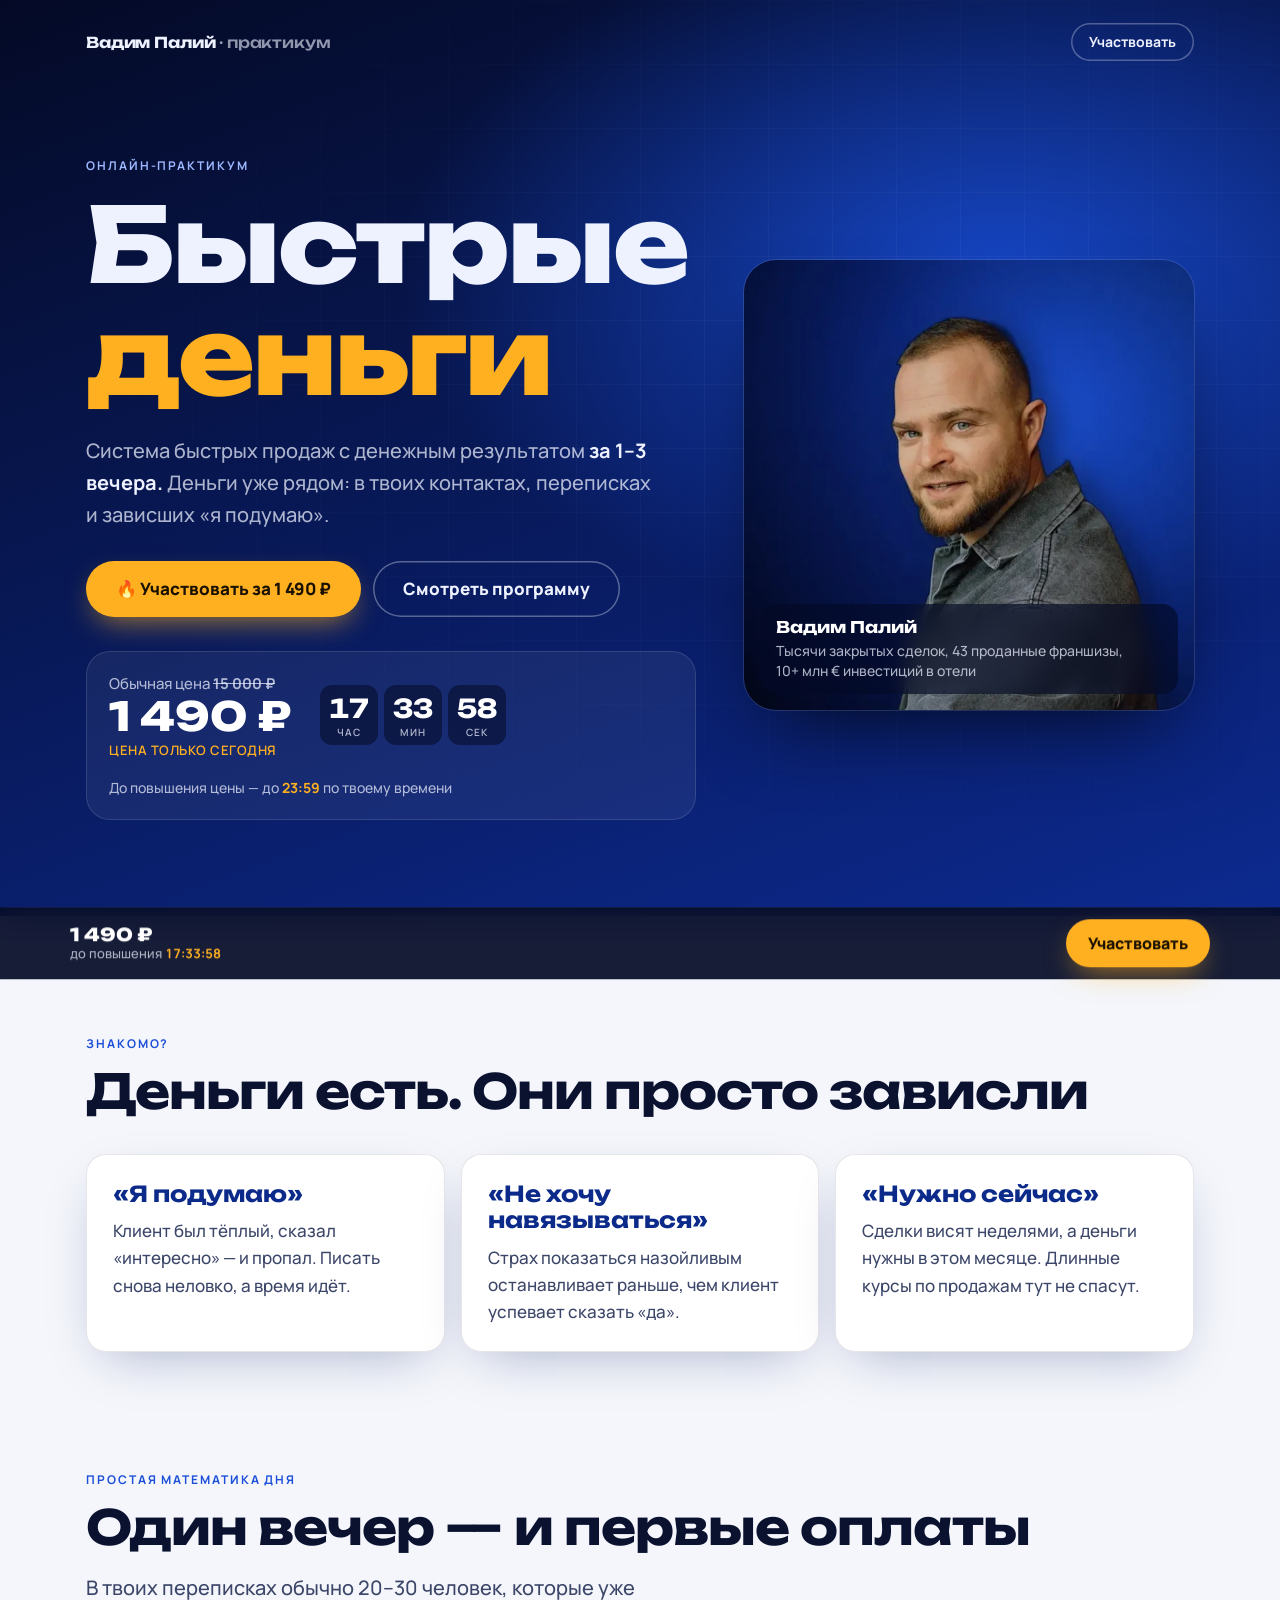
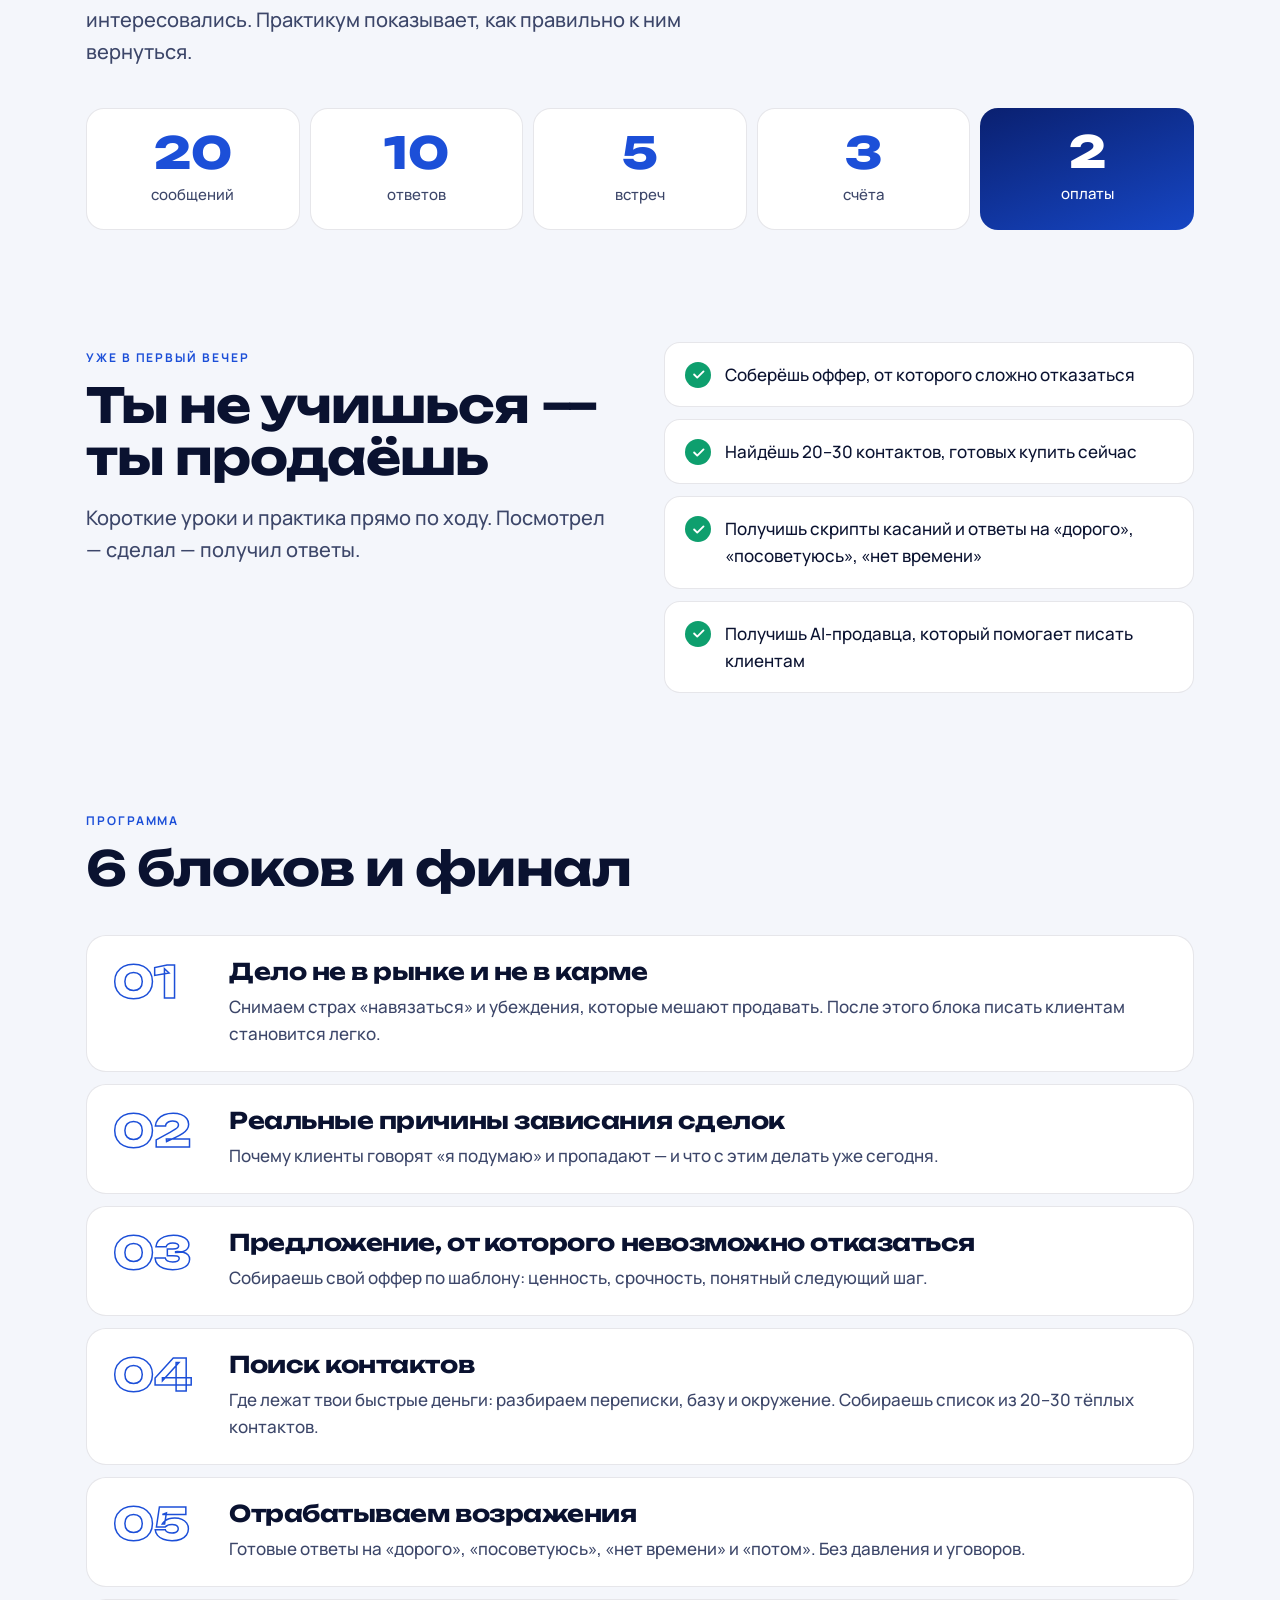
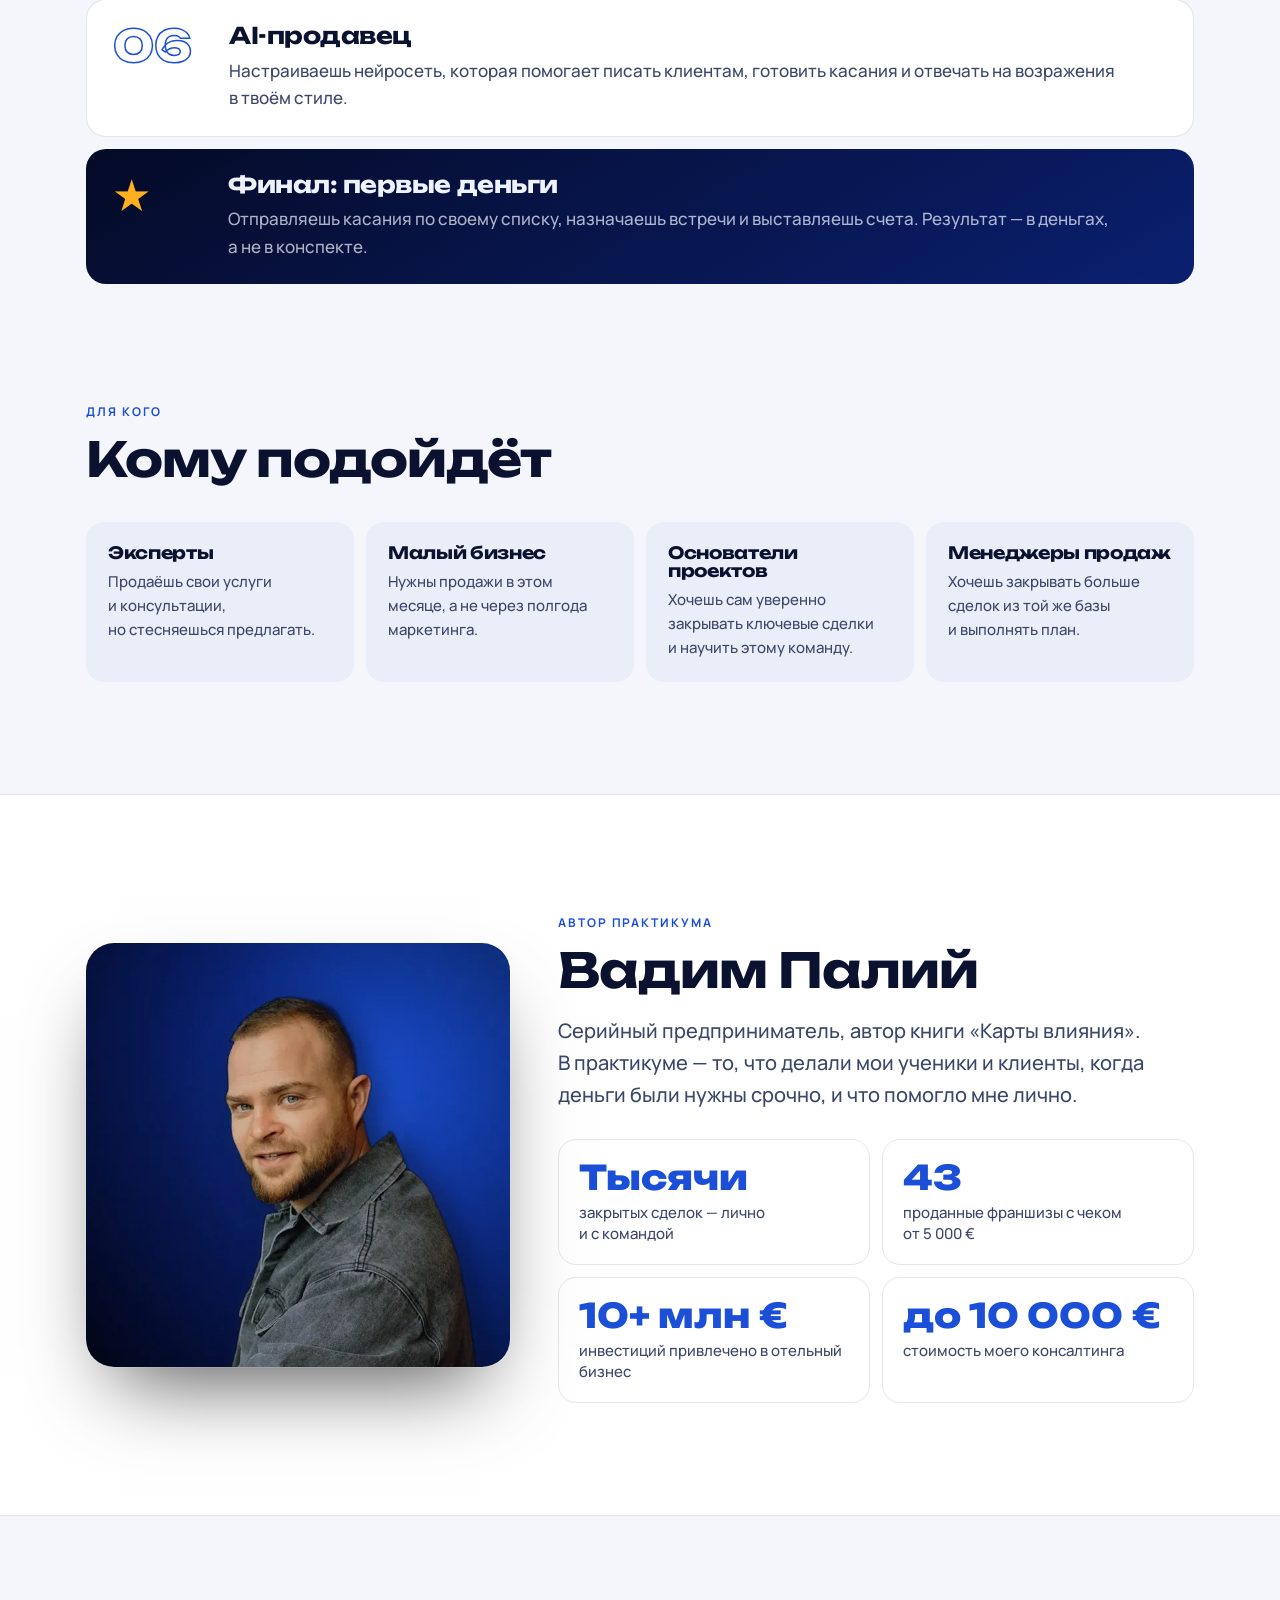
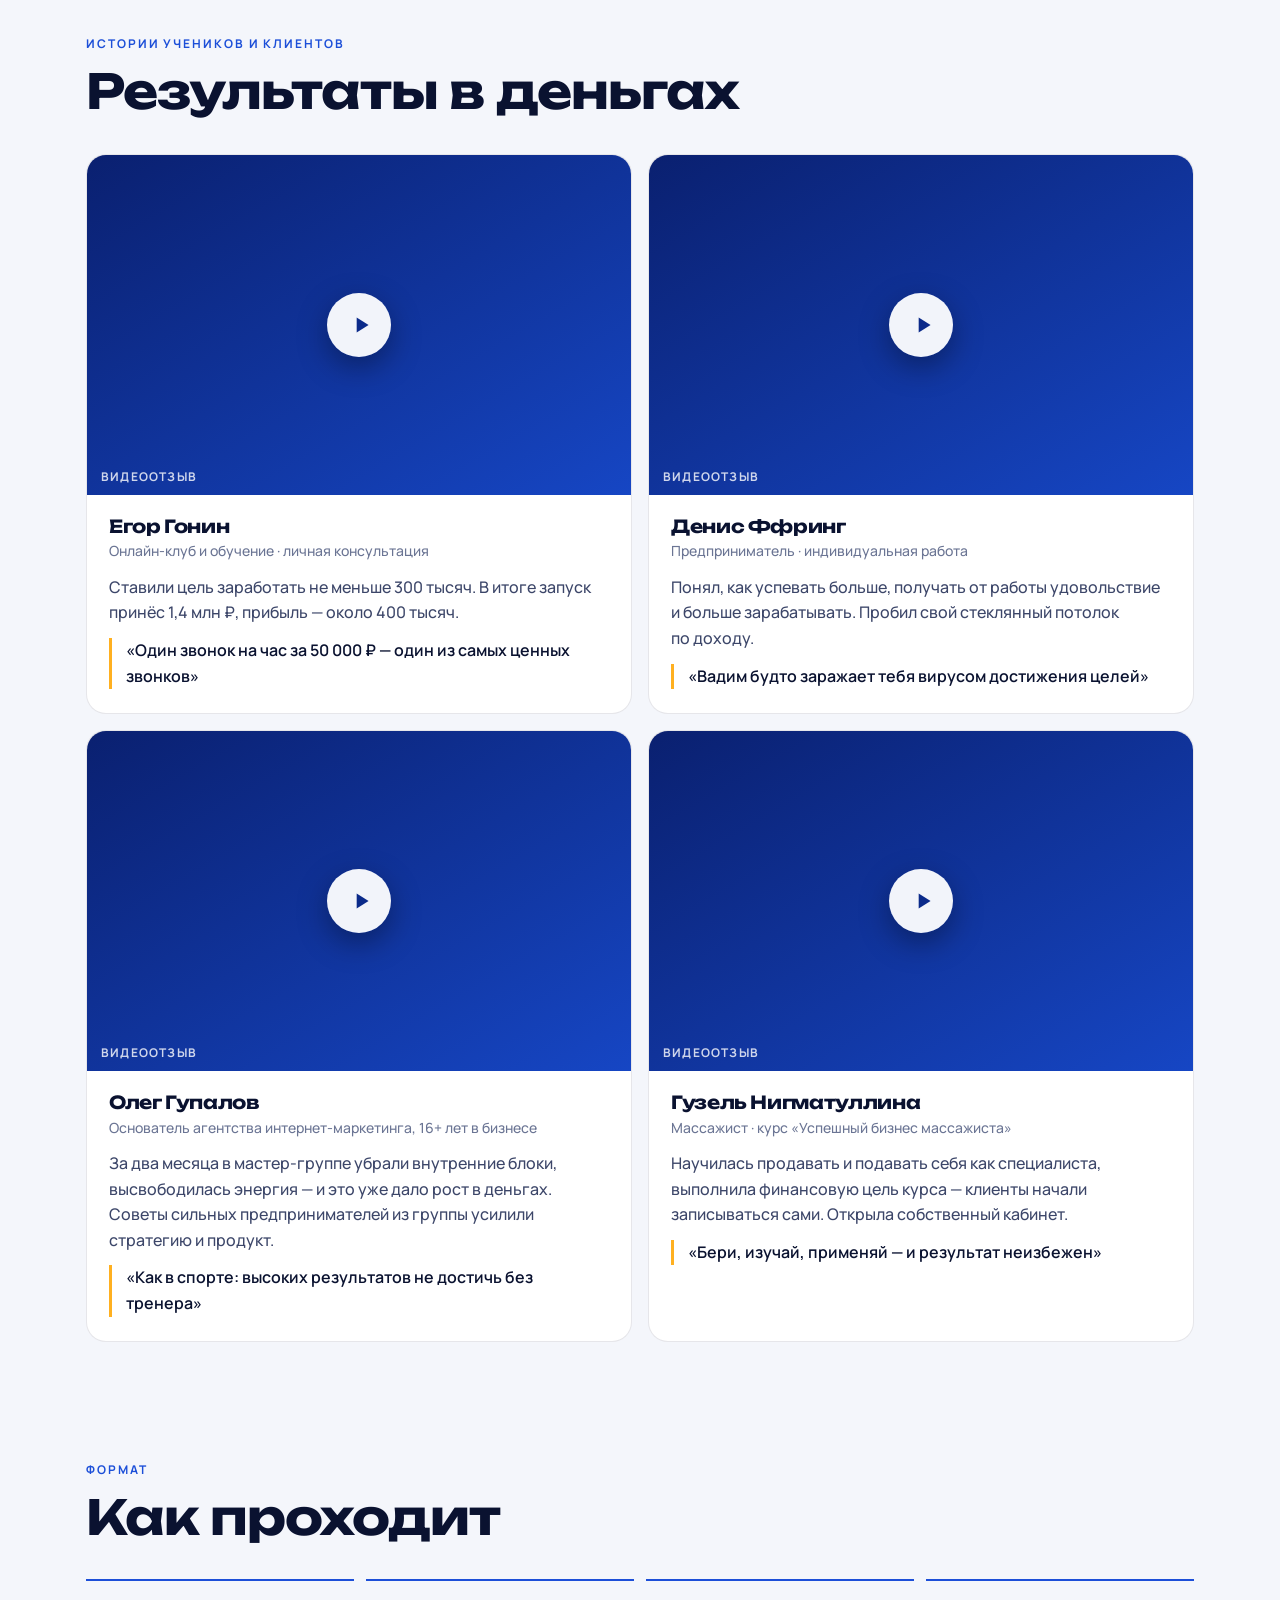
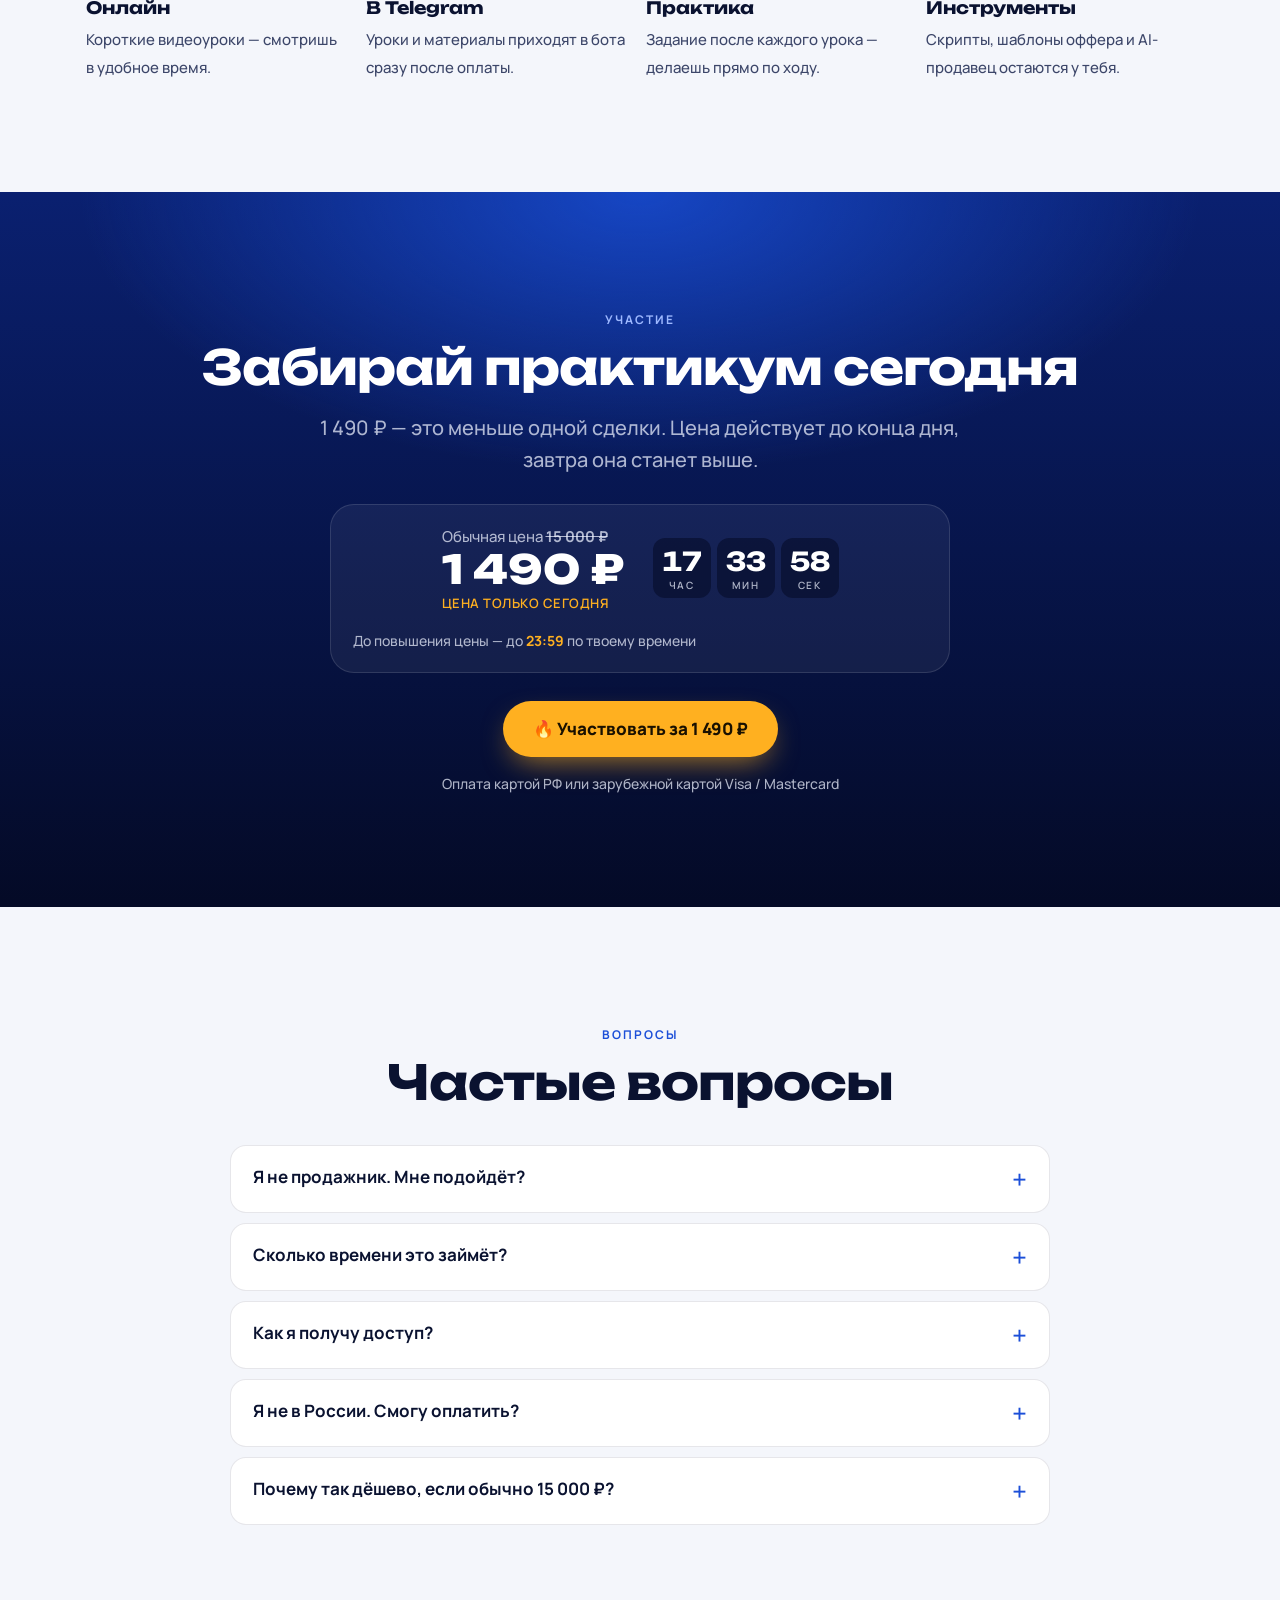
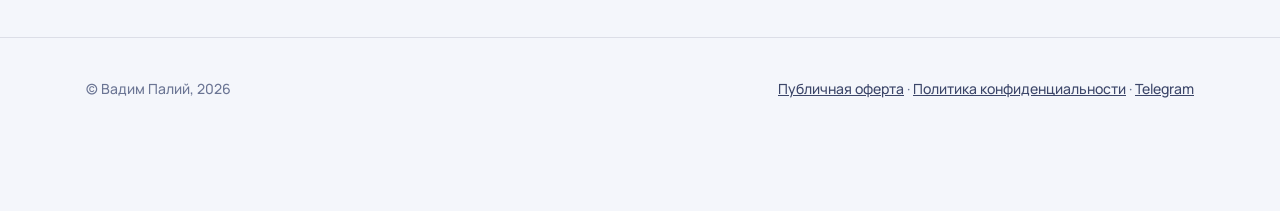
==== index.html @ 4d9430d3 "Add files via upload" ====
<!doctype html>
<html lang="ru">
<head>
<meta charset="utf-8">
<meta name="viewport" content="width=device-width, initial-scale=1, viewport-fit=cover">
<title>Быстрые деньги</title>
<meta name="description" content="Онлайн-практикум Вадима Палий: система быстрых продаж с денежным результатом за 1–3 вечера.">
<link rel="preconnect" href="https://fonts.googleapis.com">
<link rel="preconnect" href="https://fonts.gstatic.com" crossorigin>
<link href="https://fonts.googleapis.com/css2?family=Unbounded:wght@500;700;800&family=Manrope:wght@400;500;600;700;800&display=swap" rel="stylesheet">
<style>
:root{
  --bg:#f4f6fb; --surface:#ffffff; --surface-2:#e9eef8; --ink:#0a1230; --ink-2:#3c4669; --muted:#6b7594;
  --line:rgba(10,18,48,.10); --brand:#0b2a8a; --brand-2:#1c4fd8; --accent:#ffb020; --accent-ink:#1a1100;
  --hero-a:#040a26; --hero-b:#0a2070; --hero-c:#1646c4; --on-hero:#eef2ff; --on-hero-2:rgba(238,242,255,.72);
  --ok:#0e9f6e; --shadow:0 18px 50px -20px rgba(10,30,100,.35);
  --r:20px; --gut:max(16px, env(safe-area-inset-left)); --gut-r:max(16px, env(safe-area-inset-right));
}
@media (prefers-color-scheme: dark){
  :root:not([data-theme="light"]){
    --bg:#060b20; --surface:#0d1533; --surface-2:#121d45; --ink:#eef2ff; --ink-2:#c3cbe8; --muted:#8a94b8;
    --line:rgba(238,242,255,.10); --brand:#8fb0ff; --brand-2:#5c8cff; --shadow:0 18px 50px -20px rgba(0,0,0,.6);
  }
}
:root[data-theme="dark"]{
  --bg:#060b20; --surface:#0d1533; --surface-2:#121d45; --ink:#eef2ff; --ink-2:#c3cbe8; --muted:#8a94b8;
  --line:rgba(238,242,255,.10); --brand:#8fb0ff; --brand-2:#5c8cff; --shadow:0 18px 50px -20px rgba(0,0,0,.6);
}
*{box-sizing:border-box;margin:0;padding:0}
html{scroll-behavior:smooth;-webkit-text-size-adjust:100%}
body{background:var(--bg);color:var(--ink);font:500 17px/1.6 Manrope,system-ui,sans-serif;overflow-x:hidden}
a{color:inherit}
h1,h2,h3{font-family:Unbounded,Manrope,sans-serif;line-height:1.08;letter-spacing:-.02em}
h2{font-size:clamp(28px,4.4vw,48px);font-weight:700;margin-bottom:18px}
.wrap{max-width:1140px;margin:0 auto;padding-left:var(--gut);padding-right:var(--gut-r)}
section{padding:clamp(64px,9vw,112px) 0}
.eyebrow{display:inline-block;font:700 12px/1 Manrope,system-ui,sans-serif;letter-spacing:.16em;text-transform:uppercase;color:var(--brand-2);margin-bottom:16px}
.lead{font-size:clamp(17px,1.6vw,20px);color:var(--ink-2);max-width:640px}
.btn{display:inline-flex;align-items:center;justify-content:center;gap:10px;min-height:56px;padding:0 30px;border-radius:999px;
  background:var(--accent);color:var(--accent-ink);font:800 17px/1 Manrope,system-ui,sans-serif;text-decoration:none;border:0;cursor:pointer;
  box-shadow:0 12px 30px -10px rgba(255,176,32,.7);transition:transform .15s ease, box-shadow .15s ease}
.btn:hover{transform:translateY(-2px);box-shadow:0 16px 36px -10px rgba(255,176,32,.85)}
.btn.ghost{background:transparent;color:var(--on-hero);box-shadow:inset 0 0 0 1.5px rgba(238,242,255,.35)}
.btn.ghost:hover{box-shadow:inset 0 0 0 1.5px rgba(238,242,255,.7)}

/* top bar */
.top{position:absolute;top:0;left:0;right:0;z-index:5;padding-top:max(14px,env(safe-area-inset-top))}
.top .wrap{display:flex;align-items:center;justify-content:space-between;gap:12px;height:56px}
.logo{font:700 15px/1 Unbounded,Manrope,system-ui,sans-serif;color:var(--on-hero);text-decoration:none;letter-spacing:-.01em}
.logo span{opacity:.6;font-weight:500}
.top a.mini{font:700 14px/1 Manrope,system-ui,sans-serif;color:var(--on-hero);text-decoration:none;padding:12px 18px;border-radius:999px;box-shadow:inset 0 0 0 1.5px rgba(238,242,255,.3)}

/* hero */
.hero{position:relative;color:var(--on-hero);padding:clamp(110px,14vw,150px) 0 clamp(64px,8vw,96px);overflow:hidden;
  background:radial-gradient(1000px 600px at 78% 30%, var(--hero-c) 0%, transparent 60%),
             linear-gradient(160deg,var(--hero-a) 0%, var(--hero-b) 70%, #0c2a8f 100%)}
.hero::after{content:"";position:absolute;inset:0;pointer-events:none;opacity:.07;
  background-image:linear-gradient(rgba(255,255,255,.6) 1px,transparent 1px),linear-gradient(90deg,rgba(255,255,255,.6) 1px,transparent 1px);
  background-size:64px 64px;mask-image:radial-gradient(ellipse at 70% 40%,#000 0%,transparent 70%)}
.hero .wrap{position:relative;z-index:1;display:grid;grid-template-columns:1.15fr .85fr;gap:48px;align-items:center}
.hero .eyebrow{color:#9db8ff}
.hero h1{font-size:clamp(46px,8.4vw,104px);font-weight:800;margin-bottom:22px}
.hero h1 em{font-style:normal;color:var(--accent)}
.hero .lead{color:var(--on-hero-2);margin-bottom:30px}
.hero .lead b{color:var(--on-hero)}
.ctas{display:flex;flex-wrap:wrap;gap:12px}
.photo{position:relative;aspect-ratio:1;border-radius:32px;overflow:hidden;box-shadow:0 40px 80px -30px rgba(0,0,0,.7);
  outline:1px solid rgba(255,255,255,.12)}
.photo img{width:100%;height:100%;object-fit:cover;display:block}
.photo .tag{position:absolute;left:16px;bottom:16px;right:16px;background:rgba(4,10,38,.62);backdrop-filter:blur(10px);-webkit-backdrop-filter:blur(10px);
  border-radius:16px;padding:14px 16px;font-size:14px;line-height:1.4;color:var(--on-hero-2)}
.photo .tag b{display:block;color:#fff;font:700 16px/1.2 Unbounded,Manrope,system-ui,sans-serif;margin-bottom:4px}

/* price card */
.price{margin-top:34px;background:rgba(255,255,255,.06);border:1px solid rgba(255,255,255,.12);border-radius:24px;padding:20px 22px;
  display:flex;flex-wrap:wrap;align-items:center;gap:18px 28px;max-width:620px}
.price .old{color:var(--on-hero-2);font-size:15px}
.price .old s{font-weight:700}
.price .now{font:800 clamp(30px,4vw,40px)/1 Unbounded,Manrope,system-ui,sans-serif;color:#fff}
.price .now small{display:block;font:600 13px/1.3 Manrope,system-ui,sans-serif;color:var(--accent);letter-spacing:.04em;margin-top:6px}
.timer{display:flex;gap:6px;align-items:flex-start}
.timer .cell{min-width:58px;text-align:center;background:rgba(4,10,38,.55);border-radius:12px;padding:10px 6px 8px}
.timer .n{font:700 26px/1 Unbounded,Manrope,system-ui,sans-serif;color:#fff;font-variant-numeric:tabular-nums}
.timer .l{font:600 10px/1 Manrope,system-ui,sans-serif;letter-spacing:.12em;text-transform:uppercase;color:var(--on-hero-2);margin-top:6px}
.timer-cap{flex-basis:100%;font-size:14px;color:var(--on-hero-2)}
.timer-cap b{color:var(--accent)}

/* pains */
.grid3{display:grid;grid-template-columns:repeat(3,1fr);gap:16px;margin-top:36px}
.card{background:var(--surface);border:1px solid var(--line);border-radius:var(--r);padding:26px;box-shadow:var(--shadow)}
.card .q{font:700 22px/1.2 Unbounded,Manrope,system-ui,sans-serif;color:var(--brand);margin-bottom:10px}
.card p{color:var(--ink-2)}

/* funnel math */
.math{margin-top:40px;display:grid;grid-template-columns:repeat(5,1fr);gap:10px}
.math div{background:var(--surface);border:1px solid var(--line);border-radius:18px;padding:22px 14px;text-align:center;position:relative}
.math b{display:block;font:800 clamp(30px,4vw,44px)/1 Unbounded,Manrope,system-ui,sans-serif;color:var(--brand-2)}
.math span{display:block;margin-top:8px;font-size:15px;color:var(--ink-2)}
.math div:last-child{background:linear-gradient(160deg,var(--hero-b),var(--hero-c));border:0}
.math div:last-child b,.math div:last-child span{color:#fff}

/* first evening */
.split{display:grid;grid-template-columns:1fr 1fr;gap:48px;align-items:start}
.checks{list-style:none;display:grid;gap:12px}
.checks li{display:flex;gap:14px;align-items:flex-start;background:var(--surface);border:1px solid var(--line);border-radius:16px;padding:18px 20px}
.checks li::before{content:"";flex:none;width:26px;height:26px;border-radius:50%;margin-top:1px;
  background:var(--ok) url("data:image/svg+xml,%3Csvg xmlns='http://www.w3.org/2000/svg' viewBox='0 0 24 24' fill='none' stroke='white' stroke-width='3' stroke-linecap='round' stroke-linejoin='round'%3E%3Cpath d='M5 12l5 5L20 7'/%3E%3C/svg%3E") center/15px no-repeat}

/* program */
.prog{margin-top:40px;display:grid;gap:12px}
.mod{display:grid;grid-template-columns:96px 1fr;gap:20px;align-items:start;background:var(--surface);border:1px solid var(--line);border-radius:var(--r);padding:24px 26px}
.mod .num{font:800 44px/1 Unbounded,Manrope,system-ui,sans-serif;color:transparent;-webkit-text-stroke:1.5px var(--brand-2)}
.mod h3{font-size:clamp(19px,2vw,23px);font-weight:700;margin-bottom:8px}
.mod p{color:var(--ink-2)}
.mod.final{background:linear-gradient(150deg,var(--hero-a),var(--hero-b));border:0;color:var(--on-hero)}
.mod.final p{color:var(--on-hero-2)}
.mod.final .num{-webkit-text-stroke:0;color:var(--accent)}

/* who */
.who{display:grid;grid-template-columns:repeat(4,1fr);gap:12px;margin-top:36px}
.who div{background:var(--surface-2);border-radius:18px;padding:22px}
.who h3{font-size:17px;margin-bottom:8px}
.who p{font-size:15px;color:var(--ink-2)}

/* author */
.author{background:var(--surface);border-top:1px solid var(--line);border-bottom:1px solid var(--line)}
.author .split{grid-template-columns:.8fr 1.2fr;align-items:center}
.author .photo{border-radius:28px}
.stats{display:grid;grid-template-columns:repeat(2,1fr);gap:12px;margin-top:28px}
.stat{border:1px solid var(--line);border-radius:18px;padding:20px}
.stat b{display:block;font:800 clamp(26px,3vw,34px)/1 Unbounded,Manrope,system-ui,sans-serif;color:var(--brand-2)}
.stat span{display:block;margin-top:8px;font-size:15px;color:var(--ink-2);line-height:1.4}

/* cases */
.cases{display:grid;grid-template-columns:repeat(2,1fr);gap:16px;margin-top:36px}
.case{background:var(--surface);border:1px solid var(--line);border-radius:var(--r);overflow:hidden;display:flex;flex-direction:column}
.case .vid{position:relative;aspect-ratio:16/10;display:grid;place-items:center;text-decoration:none;
  background:linear-gradient(150deg,var(--hero-b),var(--hero-c))}
.case .vid::before{content:"";width:64px;height:64px;border-radius:50%;background:rgba(255,255,255,.95) url("data:image/svg+xml,%3Csvg xmlns='http://www.w3.org/2000/svg' viewBox='0 0 24 24'%3E%3Cpath d='M8 5v14l11-7z' fill='%230b2a8a'/%3E%3C/svg%3E") 55% center/26px no-repeat;box-shadow:0 10px 30px rgba(0,0,0,.35)}
.case .vid span{position:absolute;left:14px;bottom:12px;font:700 12px/1 Manrope,system-ui,sans-serif;letter-spacing:.1em;text-transform:uppercase;color:rgba(255,255,255,.8)}
.case .body{padding:22px 22px 24px}
.case h3{font-size:18px;margin-bottom:4px}
.case .role{font-size:14px;color:var(--muted);margin-bottom:12px}
.case p{color:var(--ink-2);font-size:16px}
.case .quote{margin-top:12px;padding-left:14px;border-left:3px solid var(--accent);color:var(--ink);font-weight:600}

/* format */
.fmt{display:grid;grid-template-columns:repeat(4,1fr);gap:12px;margin-top:36px}
.fmt div{border-top:2px solid var(--brand-2);padding-top:16px}
.fmt b{display:block;font:700 17px/1.3 Unbounded,Manrope,system-ui,sans-serif;margin-bottom:6px}
.fmt span{color:var(--ink-2);font-size:15px}

/* offer */
.offer{color:var(--on-hero);text-align:center;
  background:radial-gradient(800px 400px at 50% 0%, var(--hero-c), transparent 70%),linear-gradient(180deg,var(--hero-b),var(--hero-a))}
.offer h2{color:#fff}
.offer .lead{margin:0 auto 28px;color:var(--on-hero-2)}
.offer .price{margin:0 auto 28px;justify-content:center;text-align:left}

/* faq */
.faq{max-width:820px;margin:36px auto 0;display:grid;gap:10px}
details{background:var(--surface);border:1px solid var(--line);border-radius:16px;padding:0 22px}
summary{list-style:none;cursor:pointer;padding:20px 0;font:700 17px/1.35 Manrope,system-ui,sans-serif;display:flex;justify-content:space-between;gap:16px}
summary::-webkit-details-marker{display:none}
summary::after{content:"+";font:500 26px/1 Manrope,system-ui,sans-serif;color:var(--brand-2);transition:transform .2s}
details[open] summary::after{transform:rotate(45deg)}
details p{padding:0 0 20px;color:var(--ink-2)}

footer{padding:40px 0 calc(110px + env(safe-area-inset-bottom));color:var(--muted);font-size:14px;border-top:1px solid var(--line)}
footer .wrap{display:flex;flex-wrap:wrap;justify-content:space-between;gap:16px}
footer a{color:var(--ink-2)}

/* sticky bar */
.bar{position:fixed;left:0;right:0;bottom:0;z-index:20;transform:translateY(110%);transition:transform .25s ease;
  background:rgba(4,10,38,.92);backdrop-filter:blur(12px);-webkit-backdrop-filter:blur(12px);color:var(--on-hero);
  padding:12px var(--gut-r) calc(12px + env(safe-area-inset-bottom)) var(--gut)}
.bar.show{transform:none}
.bar .in{max-width:1140px;margin:0 auto;display:flex;align-items:center;justify-content:space-between;gap:12px}
.bar .t{font-size:13px;line-height:1.3;color:var(--on-hero-2)}
.bar .t b{display:block;font:800 18px/1.2 Unbounded,Manrope,system-ui,sans-serif;color:#fff}
.bar .t i{font-style:normal;color:var(--accent);font-variant-numeric:tabular-nums;font-weight:700}
.bar .btn{min-height:48px;padding:0 22px;font-size:16px;flex:none}

@media (max-width:900px){
  .hero .wrap,.split,.author .split{grid-template-columns:1fr}
  .hero .photo{max-width:420px;order:-1;margin-top:8px}
  .grid3,.cases{grid-template-columns:1fr}
  .who,.fmt{grid-template-columns:1fr 1fr}
  .math{grid-template-columns:1fr 1fr}
  .math div:last-child{grid-column:1/-1}
}
@media (max-width:560px){
  body{font-size:16px}
  .who,.fmt{grid-template-columns:1fr}
  .mod{grid-template-columns:1fr;gap:10px;padding:22px}
  .mod .num{font-size:34px}
  .timer .cell{min-width:52px}
  .btn{width:100%}
  .bar .btn{width:auto}
  .top a.mini{display:none}
  .price{padding:18px}
}
@media (prefers-reduced-motion:reduce){*{transition:none!important;scroll-behavior:auto!important}}
</style>
</head>
<body>

<header class="top">
  <div class="wrap">
    <a class="logo" href="#">Вадим Палий <span>· практикум</span></a>
    <a class="mini" href="#buy">Участвовать</a>
  </div>
</header>

<section class="hero">
  <div class="wrap">
    <div>
      <span class="eyebrow">Онлайн-практикум</span>
      <h1>Быстрые <em>деньги</em></h1>
      <p class="lead">Система быстрых продаж с&nbsp;денежным результатом <b>за&nbsp;1–3 вечера.</b> Деньги уже рядом: в&nbsp;твоих контактах, переписках и&nbsp;зависших «я&nbsp;подумаю».</p>
      <div class="ctas">
        <a class="btn js-pay" href="#buy">🔥 Участвовать за 1 490 ₽</a>
        <a class="btn ghost" href="#program">Смотреть программу</a>
      </div>
      <div class="price">
        <div>
          <div class="old">Обычная цена <s>15 000 ₽</s></div>
          <div class="now">1 490 ₽<small>ЦЕНА ТОЛЬКО СЕГОДНЯ</small></div>
        </div>
        <div class="timer" data-timer>
          <div class="cell"><div class="n" data-h>00</div><div class="l">час</div></div>
          <div class="cell"><div class="n" data-m>00</div><div class="l">мин</div></div>
          <div class="cell"><div class="n" data-s>00</div><div class="l">сек</div></div>
        </div>
        <div class="timer-cap">До повышения цены — до <b>23:59</b> по твоему времени</div>
      </div>
    </div>
    <div class="photo">
      <img src="hero.webp" alt="Вадим Палий" width="640" height="640">
      <div class="tag"><b>Вадим Палий</b>Тысячи закрытых сделок, 43&nbsp;проданные франшизы, 10+&nbsp;млн&nbsp;€ инвестиций в&nbsp;отели</div>
    </div>
  </div>
</section>

<section>
  <div class="wrap">
    <span class="eyebrow">Знакомо?</span>
    <h2>Деньги есть. Они просто зависли</h2>
    <div class="grid3">
      <div class="card"><div class="q">«Я подумаю»</div><p>Клиент был тёплый, сказал «интересно» — и&nbsp;пропал. Писать снова неловко, а&nbsp;время идёт.</p></div>
      <div class="card"><div class="q">«Не хочу навязываться»</div><p>Страх показаться назойливым останавливает раньше, чем клиент успевает сказать «да».</p></div>
      <div class="card"><div class="q">«Нужно сейчас»</div><p>Сделки висят неделями, а&nbsp;деньги нужны в&nbsp;этом месяце. Длинные курсы по&nbsp;продажам тут не&nbsp;спасут.</p></div>
    </div>
  </div>
</section>

<section style="padding-top:0">
  <div class="wrap">
    <span class="eyebrow">Простая математика дня</span>
    <h2>Один вечер — и&nbsp;первые оплаты</h2>
    <p class="lead">В&nbsp;твоих переписках обычно 20–30 человек, которые уже интересовались. Практикум показывает, как правильно к&nbsp;ним вернуться.</p>
    <div class="math">
      <div><b>20</b><span>сообщений</span></div>
      <div><b>10</b><span>ответов</span></div>
      <div><b>5</b><span>встреч</span></div>
      <div><b>3</b><span>счёта</span></div>
      <div><b>2</b><span>оплаты</span></div>
    </div>
  </div>
</section>

<section style="padding-top:0">
  <div class="wrap split">
    <div>
      <span class="eyebrow">Уже в первый вечер</span>
      <h2>Ты не учишься — ты продаёшь</h2>
      <p class="lead">Короткие уроки и&nbsp;практика прямо по&nbsp;ходу. Посмотрел — сделал — получил ответы.</p>
    </div>
    <ul class="checks">
      <li>Соберёшь оффер, от&nbsp;которого сложно отказаться</li>
      <li>Найдёшь 20–30 контактов, готовых купить сейчас</li>
      <li>Получишь скрипты касаний и&nbsp;ответы на&nbsp;«дорого», «посоветуюсь», «нет времени»</li>
      <li>Получишь AI-продавца, который помогает писать клиентам</li>
    </ul>
  </div>
</section>

<section id="program" style="padding-top:0">
  <div class="wrap">
    <span class="eyebrow">Программа</span>
    <h2>6 блоков и&nbsp;финал</h2>
    <div class="prog">
      <div class="mod"><div class="num">01</div><div><h3>Дело не в&nbsp;рынке и&nbsp;не&nbsp;в&nbsp;карме</h3><p>Снимаем страх «навязаться» и&nbsp;убеждения, которые мешают продавать. После этого блока писать клиентам становится легко.</p></div></div>
      <div class="mod"><div class="num">02</div><div><h3>Реальные причины зависания сделок</h3><p>Почему клиенты говорят «я подумаю» и&nbsp;пропадают — и&nbsp;что с&nbsp;этим делать уже сегодня.</p></div></div>
      <div class="mod"><div class="num">03</div><div><h3>Предложение, от&nbsp;которого невозможно отказаться</h3><p>Собираешь свой оффер по&nbsp;шаблону: ценность, срочность, понятный следующий шаг.</p></div></div>
      <div class="mod"><div class="num">04</div><div><h3>Поиск контактов</h3><p>Где лежат твои быстрые деньги: разбираем переписки, базу и&nbsp;окружение. Собираешь список из&nbsp;20–30 тёплых контактов.</p></div></div>
      <div class="mod"><div class="num">05</div><div><h3>Отрабатываем возражения</h3><p>Готовые ответы на&nbsp;«дорого», «посоветуюсь», «нет времени» и&nbsp;«потом». Без давления и&nbsp;уговоров.</p></div></div>
      <div class="mod"><div class="num">06</div><div><h3>AI-продавец</h3><p>Настраиваешь нейросеть, которая помогает писать клиентам, готовить касания и&nbsp;отвечать на&nbsp;возражения в&nbsp;твоём стиле.</p></div></div>
      <div class="mod final"><div class="num">★</div><div><h3>Финал: первые деньги</h3><p>Отправляешь касания по&nbsp;своему списку, назначаешь встречи и&nbsp;выставляешь счета. Результат — в&nbsp;деньгах, а&nbsp;не&nbsp;в&nbsp;конспекте.</p></div></div>
    </div>
  </div>
</section>

<section style="padding-top:0">
  <div class="wrap">
    <span class="eyebrow">Для кого</span>
    <h2>Кому подойдёт</h2>
    <div class="who">
      <div><h3>Эксперты</h3><p>Продаёшь свои услуги и&nbsp;консультации, но&nbsp;стесняешься предлагать.</p></div>
      <div><h3>Малый бизнес</h3><p>Нужны продажи в&nbsp;этом месяце, а&nbsp;не&nbsp;через полгода маркетинга.</p></div>
      <div><h3>Основатели проектов</h3><p>Хочешь сам уверенно закрывать ключевые сделки и&nbsp;научить этому команду.</p></div>
      <div><h3>Менеджеры продаж</h3><p>Хочешь закрывать больше сделок из&nbsp;той же базы и&nbsp;выполнять план.</p></div>
    </div>
  </div>
</section>

<section class="author">
  <div class="wrap split">
    <div class="photo"><img src="hero.webp" alt="Вадим Палий" width="640" height="640" loading="lazy"></div>
    <div>
      <span class="eyebrow">Автор практикума</span>
      <h2>Вадим Палий</h2>
      <p class="lead">Серийный предприниматель, автор книги «Карты влияния». В&nbsp;практикуме — то, что делали мои ученики и&nbsp;клиенты, когда деньги были нужны срочно, и&nbsp;что помогло мне лично.</p>
      <div class="stats">
        <div class="stat"><b>Тысячи</b><span>закрытых сделок — лично и&nbsp;с&nbsp;командой</span></div>
        <div class="stat"><b>43</b><span>проданные франшизы с&nbsp;чеком от&nbsp;5&nbsp;000&nbsp;€</span></div>
        <div class="stat"><b>10+ млн €</b><span>инвестиций привлечено в&nbsp;отельный бизнес</span></div>
        <div class="stat"><b>до 10 000 €</b><span>стоимость моего консалтинга</span></div>
      </div>
    </div>
  </div>
</section>

<section id="cases">
  <div class="wrap">
    <span class="eyebrow">Истории учеников и клиентов</span>
    <h2>Результаты в&nbsp;деньгах</h2>
    <div class="cases">
      <article class="case">
        <a class="vid" href="https://youtu.be/YE8bRK0YZPk" target="_blank" rel="noopener"><span>Видеоотзыв</span></a>
        <div class="body"><h3>Егор Гонин</h3><div class="role">Онлайн-клуб и обучение · личная консультация</div><p>Ставили цель заработать не&nbsp;меньше 300&nbsp;тысяч. В&nbsp;итоге запуск принёс 1,4&nbsp;млн&nbsp;₽, прибыль — около 400&nbsp;тысяч.</p><p class="quote">«Один звонок на&nbsp;час за&nbsp;50&nbsp;000&nbsp;₽ — один из&nbsp;самых ценных звонков»</p></div>
      </article>
      <article class="case">
        <a class="vid" href="https://youtu.be/LFIDPD8yHEM" target="_blank" rel="noopener"><span>Видеоотзыв</span></a>
        <div class="body"><h3>Денис Ффринг</h3><div class="role">Предприниматель · индивидуальная работа</div><p>Понял, как успевать больше, получать от&nbsp;работы удовольствие и&nbsp;больше зарабатывать. Пробил свой стеклянный потолок по&nbsp;доходу.</p><p class="quote">«Вадим будто заражает тебя вирусом достижения целей»</p></div>
      </article>
      <article class="case">
        <a class="vid" href="https://youtu.be/c1ngCHvK3rc" target="_blank" rel="noopener"><span>Видеоотзыв</span></a>
        <div class="body"><h3>Олег Гупалов</h3><div class="role">Основатель агентства интернет-маркетинга, 16+ лет в&nbsp;бизнесе</div><p>За&nbsp;два месяца в&nbsp;мастер-группе убрали внутренние блоки, высвободилась энергия — и&nbsp;это уже дало рост в&nbsp;деньгах. Советы сильных предпринимателей из&nbsp;группы усилили стратегию и&nbsp;продукт.</p><p class="quote">«Как в&nbsp;спорте: высоких результатов не&nbsp;достичь без тренера»</p></div>
      </article>
      <article class="case">
        <a class="vid" href="https://youtu.be/S6bD1MUVCJA" target="_blank" rel="noopener"><span>Видеоотзыв</span></a>
        <div class="body"><h3>Гузель Нигматуллина</h3><div class="role">Массажист · курс «Успешный бизнес массажиста»</div><p>Научилась продавать и&nbsp;подавать себя как специалиста, выполнила финансовую цель курса — клиенты начали записываться сами. Открыла собственный кабинет.</p><p class="quote">«Бери, изучай, применяй — и&nbsp;результат неизбежен»</p></div>
      </article>
    </div>
  </div>
</section>

<section style="padding-top:0">
  <div class="wrap">
    <span class="eyebrow">Формат</span>
    <h2>Как проходит</h2>
    <div class="fmt">
      <div><b>Онлайн</b><span>Короткие видеоуроки — смотришь в&nbsp;удобное время.</span></div>
      <div><b>В Telegram</b><span>Уроки и&nbsp;материалы приходят в&nbsp;бота сразу после оплаты.</span></div>
      <div><b>Практика</b><span>Задание после каждого урока — делаешь прямо по&nbsp;ходу.</span></div>
      <div><b>Инструменты</b><span>Скрипты, шаблоны оффера и&nbsp;AI-продавец остаются у&nbsp;тебя.</span></div>
    </div>
  </div>
</section>

<section class="offer" id="buy">
  <div class="wrap">
    <span class="eyebrow" style="color:#9db8ff">Участие</span>
    <h2>Забирай практикум сегодня</h2>
    <p class="lead">1 490 ₽ — это меньше одной сделки. Цена действует до&nbsp;конца дня, завтра она станет выше.</p>
    <div class="price">
      <div>
        <div class="old">Обычная цена <s>15 000 ₽</s></div>
        <div class="now">1 490 ₽<small>ЦЕНА ТОЛЬКО СЕГОДНЯ</small></div>
      </div>
      <div class="timer" data-timer>
        <div class="cell"><div class="n" data-h>00</div><div class="l">час</div></div>
        <div class="cell"><div class="n" data-m>00</div><div class="l">мин</div></div>
        <div class="cell"><div class="n" data-s>00</div><div class="l">сек</div></div>
      </div>
      <div class="timer-cap">До повышения цены — до <b>23:59</b> по твоему времени</div>
    </div>
    <a class="btn js-pay" href="https://t.me/vadim_palii_bot" target="_blank" rel="noopener">🔥 Участвовать за 1 490 ₽</a>
    <p style="margin-top:16px;font-size:14px;color:var(--on-hero-2)">Оплата картой РФ или зарубежной картой Visa / Mastercard</p>
  </div>
</section>

<section>
  <div class="wrap">
    <div style="text-align:center"><span class="eyebrow">Вопросы</span><h2>Частые вопросы</h2></div>
    <div class="faq">
      <details><summary>Я не продажник. Мне подойдёт?</summary><p>Да. Практикум как раз для тех, кто боится навязываться. Первый блок снимает этот страх, а&nbsp;дальше — готовые скрипты, которые остаётся только отправить.</p></details>
      <details><summary>Сколько времени это займёт?</summary><p>Это не&nbsp;длинный курс: короткие уроки и&nbsp;практика по&nbsp;ходу. Многие получают первые ответы и&nbsp;встречи уже в&nbsp;первый вечер, а&nbsp;всю систему проходят за&nbsp;1–3 вечера.</p></details>
      <details><summary>Как я получу доступ?</summary><p>Сразу после оплаты бот в&nbsp;Telegram пришлёт уроки и&nbsp;материалы.</p></details>
      <details><summary>Я не в России. Смогу оплатить?</summary><p>Да, принимаем карты российских банков и&nbsp;зарубежные карты Visa и&nbsp;Mastercard.</p></details>
      <details><summary>Почему так дёшево, если обычно 15 000 ₽?</summary><p>Это стартовая цена для тех, кто приходит первым. Она действует до&nbsp;23:59 сегодняшнего дня, дальше цена растёт.</p></details>
    </div>
  </div>
</section>

<footer>
  <div class="wrap">
    <div>© Вадим Палий, <span data-year>2026</span></div>
    <div><a href="#">Публичная оферта</a> · <a href="#">Политика конфиденциальности</a> · <a href="https://t.me/vadim_palii_bot" target="_blank" rel="noopener">Telegram</a></div>
  </div>
</footer>

<div class="bar" id="bar">
  <div class="in">
    <div class="t"><b>1 490 ₽</b>до повышения <i data-bar>00:00:00</i></div>
    <a class="btn js-pay" href="#buy">Участвовать</a>
  </div>
</div>

<script>
(function(){
  /* Ссылка на оплату Prodamus — заменить, когда будет готова */
  var PAY_URL = "https://t.me/vadim_palii_bot";
  document.querySelectorAll('.js-pay').forEach(function(a){ a.href = PAY_URL; a.target = "_blank"; a.rel = "noopener"; });

  var pad = function(n){ return (n<10?'0':'') + n; };
  function tick(){
    var now = new Date();
    var end = new Date(now.getFullYear(), now.getMonth(), now.getDate(), 23, 59, 59, 999);
    var s = Math.max(0, Math.floor((end - now)/1000));
    var h = Math.floor(s/3600), m = Math.floor(s%3600/60), sec = s%60;
    document.querySelectorAll('[data-timer]').forEach(function(t){
      t.querySelector('[data-h]').textContent = pad(h);
      t.querySelector('[data-m]').textContent = pad(m);
      t.querySelector('[data-s]').textContent = pad(sec);
    });
    var b = document.querySelector('[data-bar]'); if (b) b.textContent = pad(h)+':'+pad(m)+':'+pad(sec);
  }
  tick(); setInterval(tick, 1000);

  var y = document.querySelector('[data-year]'); if (y) y.textContent = new Date().getFullYear();

  var bar = document.getElementById('bar'), hero = document.querySelector('.hero'), buy = document.getElementById('buy');
  function onScroll(){
    var pastHero = hero.getBoundingClientRect().bottom < 0;
    var r = buy.getBoundingClientRect(), inBuy = r.top < innerHeight && r.bottom > 0;
    bar.classList.toggle('show', pastHero && !inBuy);
  }
  addEventListener('scroll', onScroll, {passive:true}); onScroll();
})();
</script>
</body>
</html>
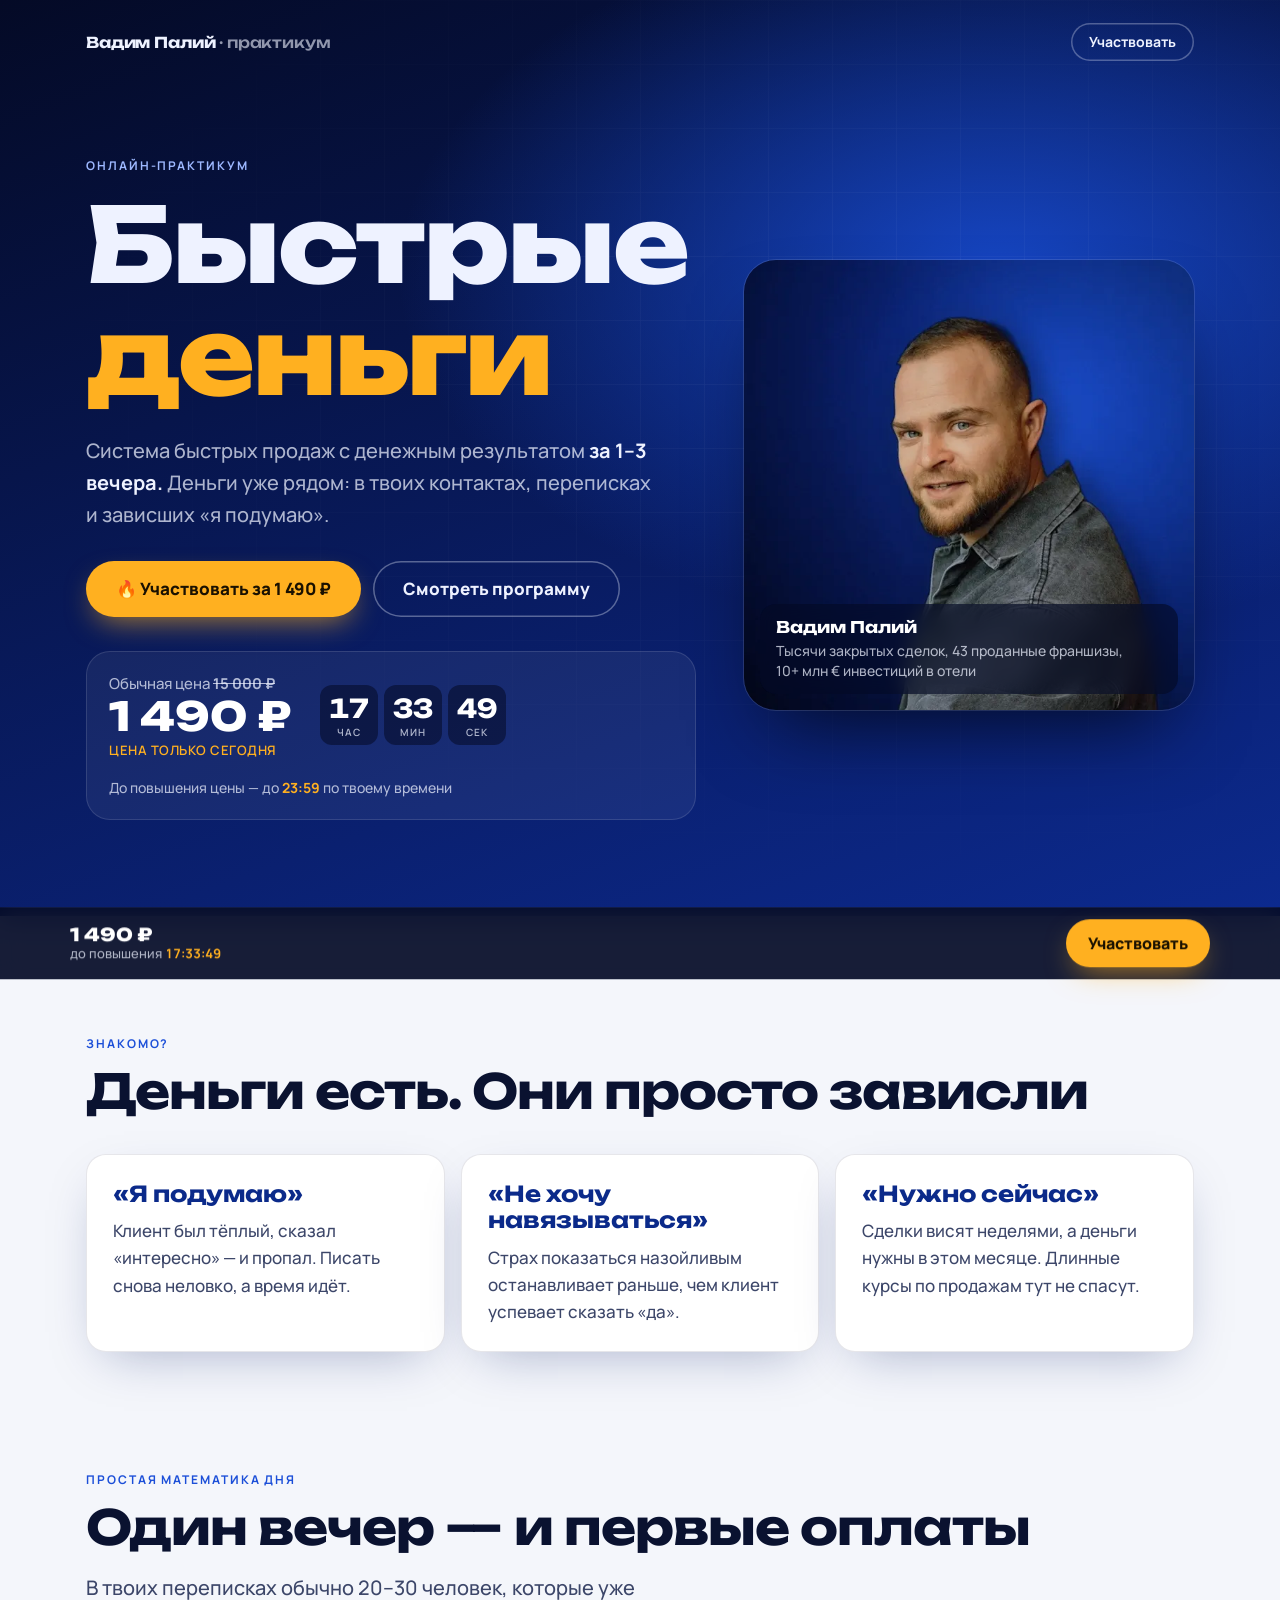
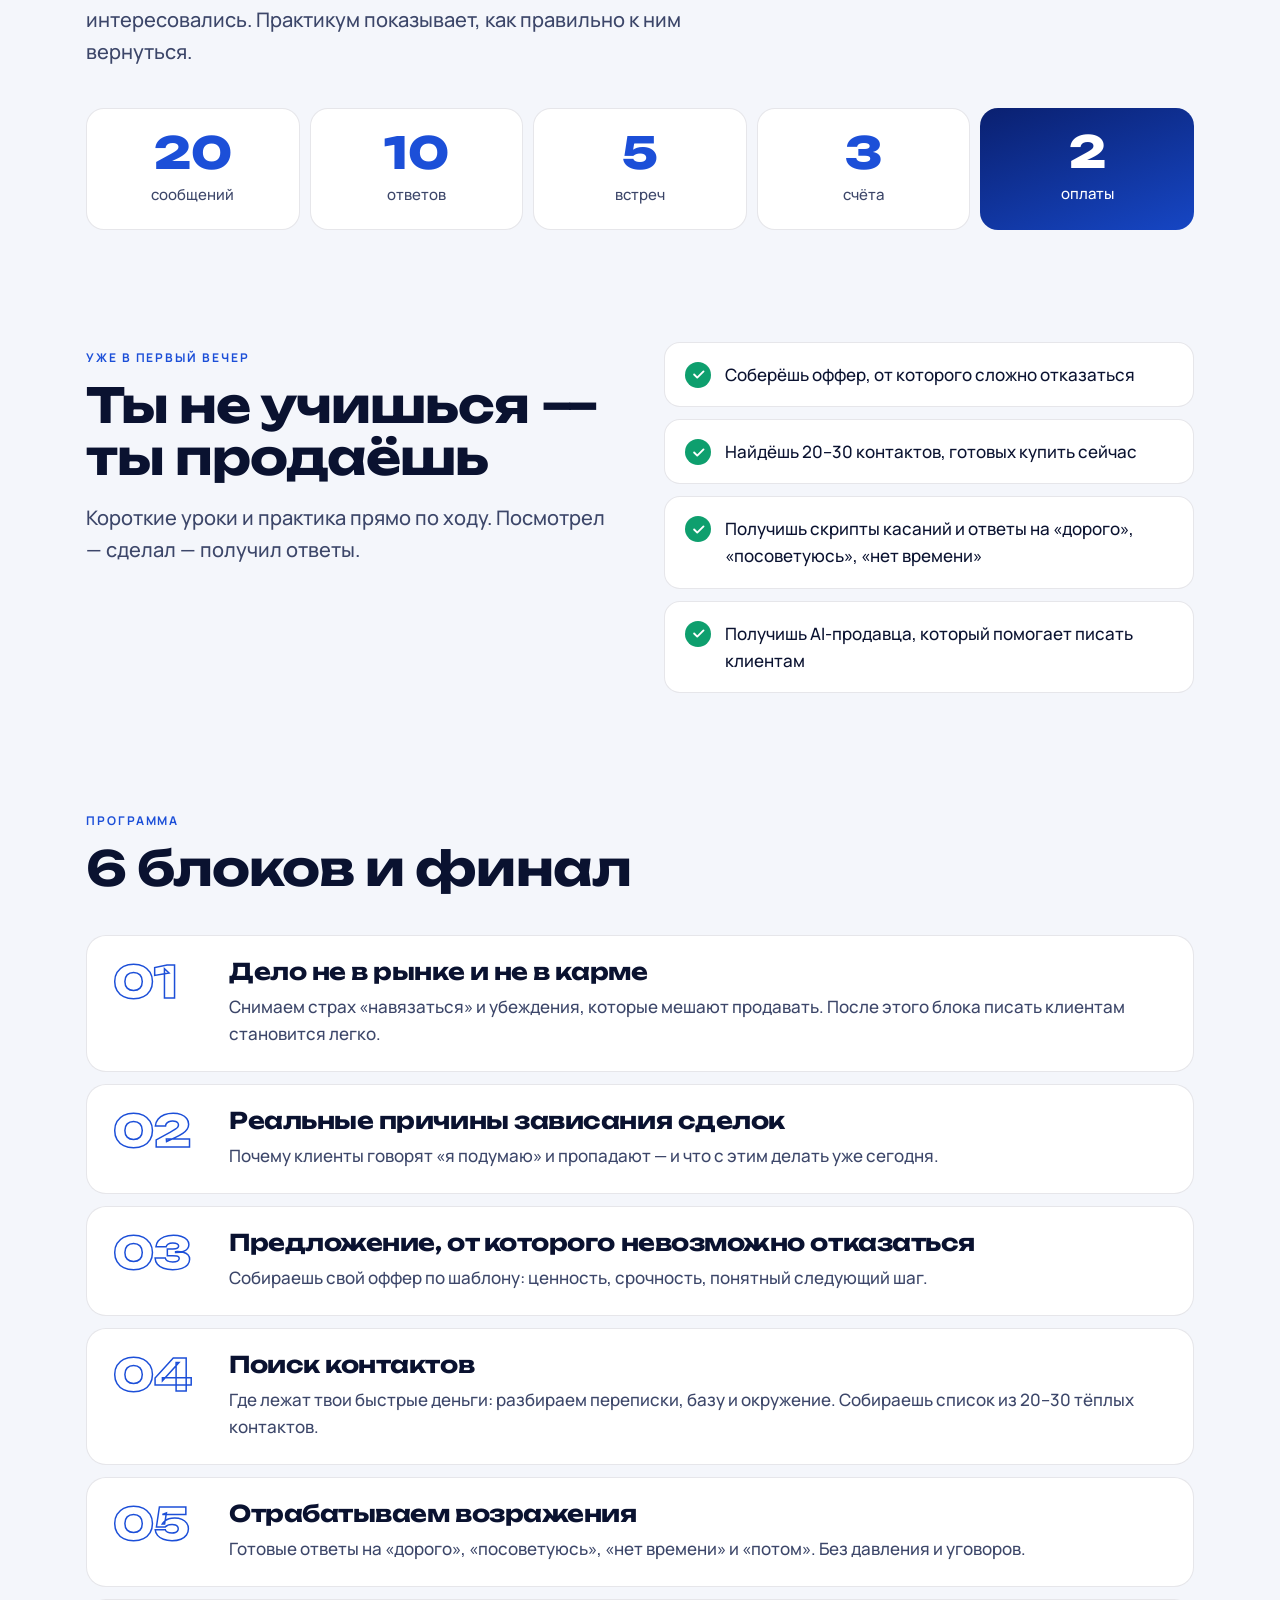
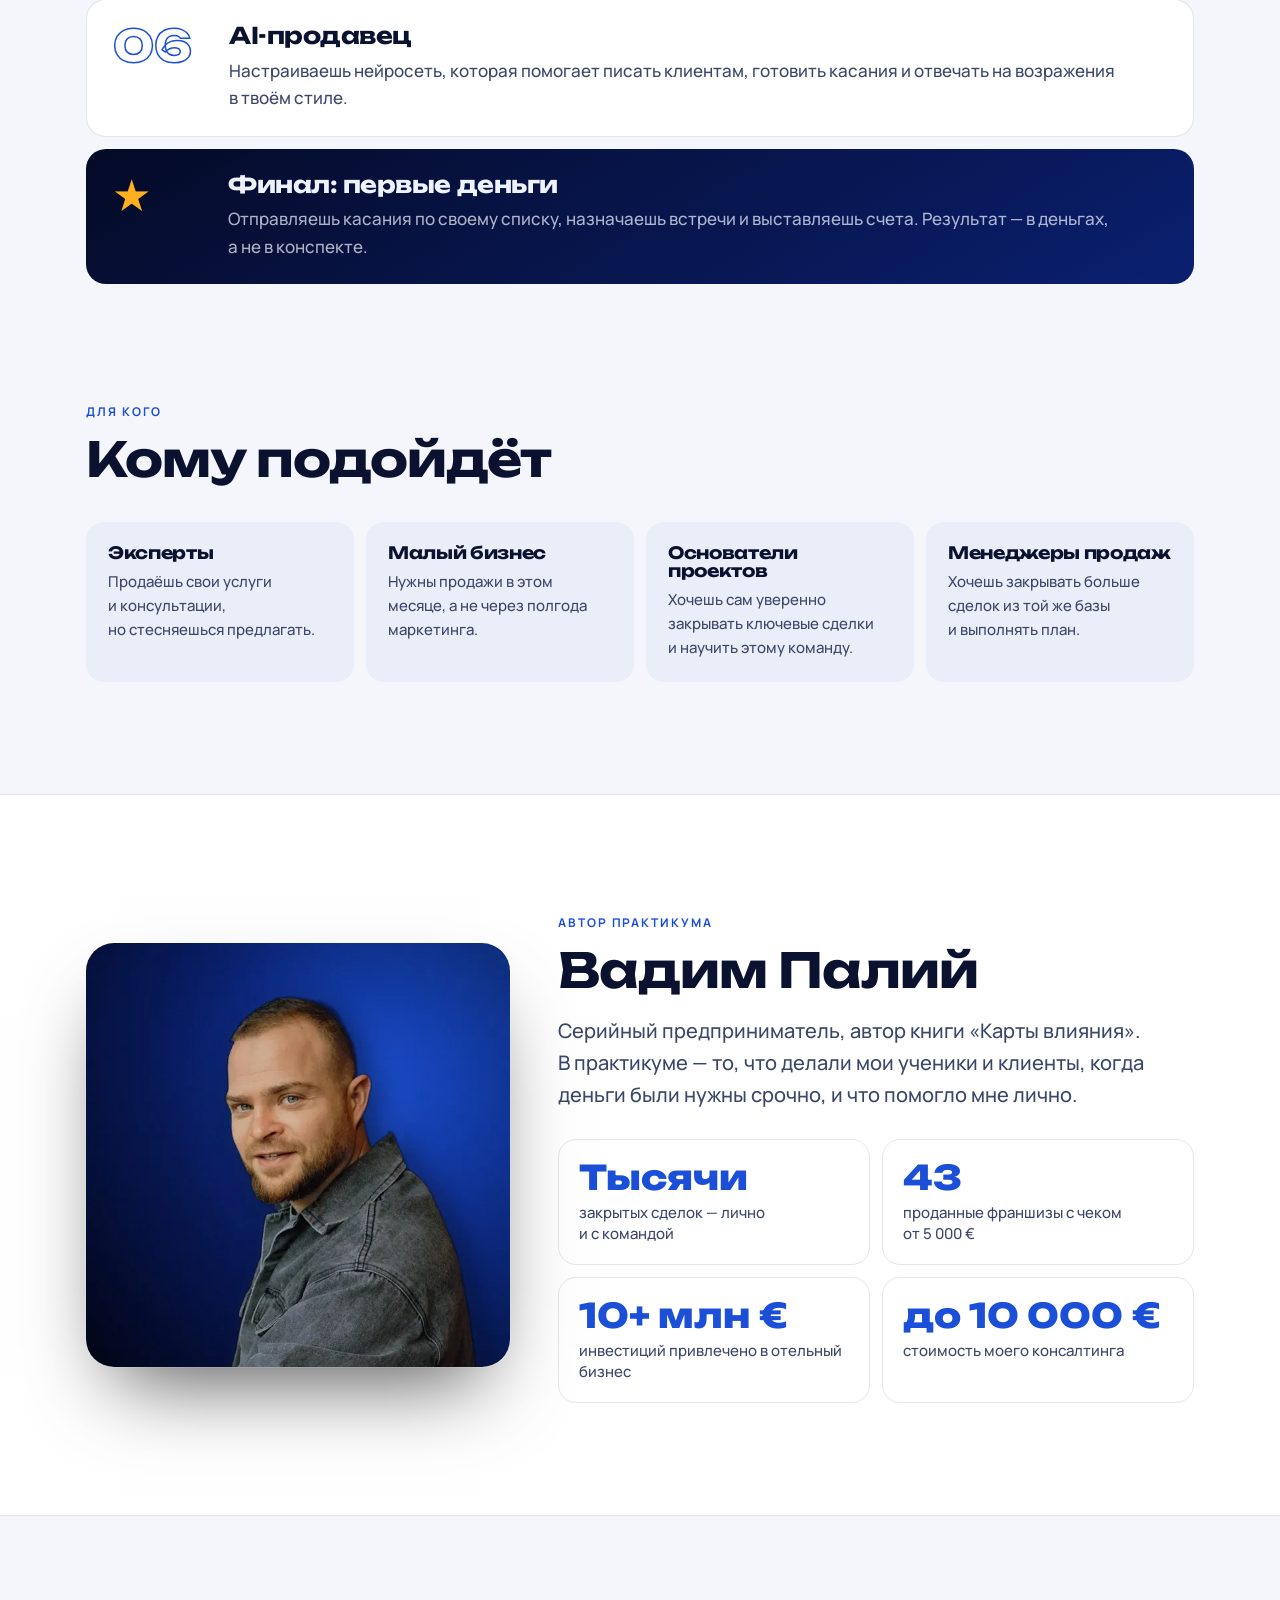
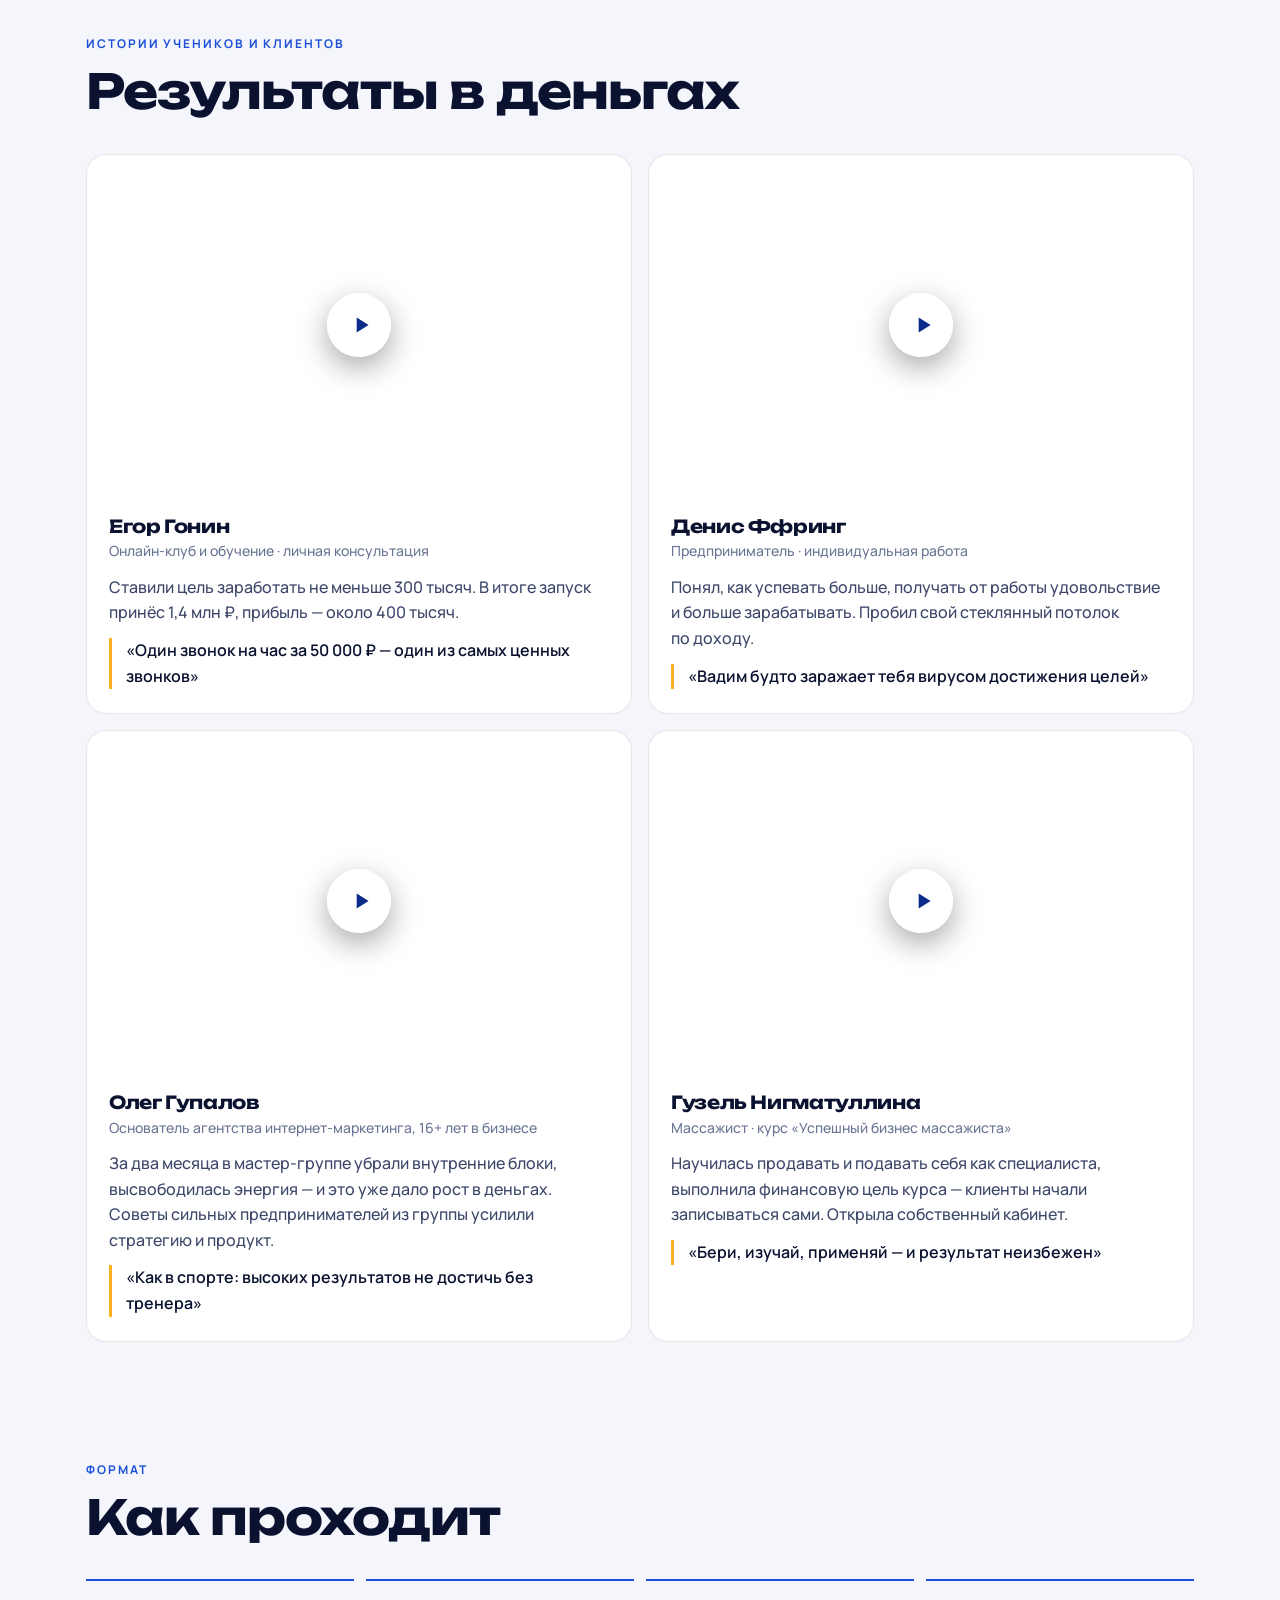
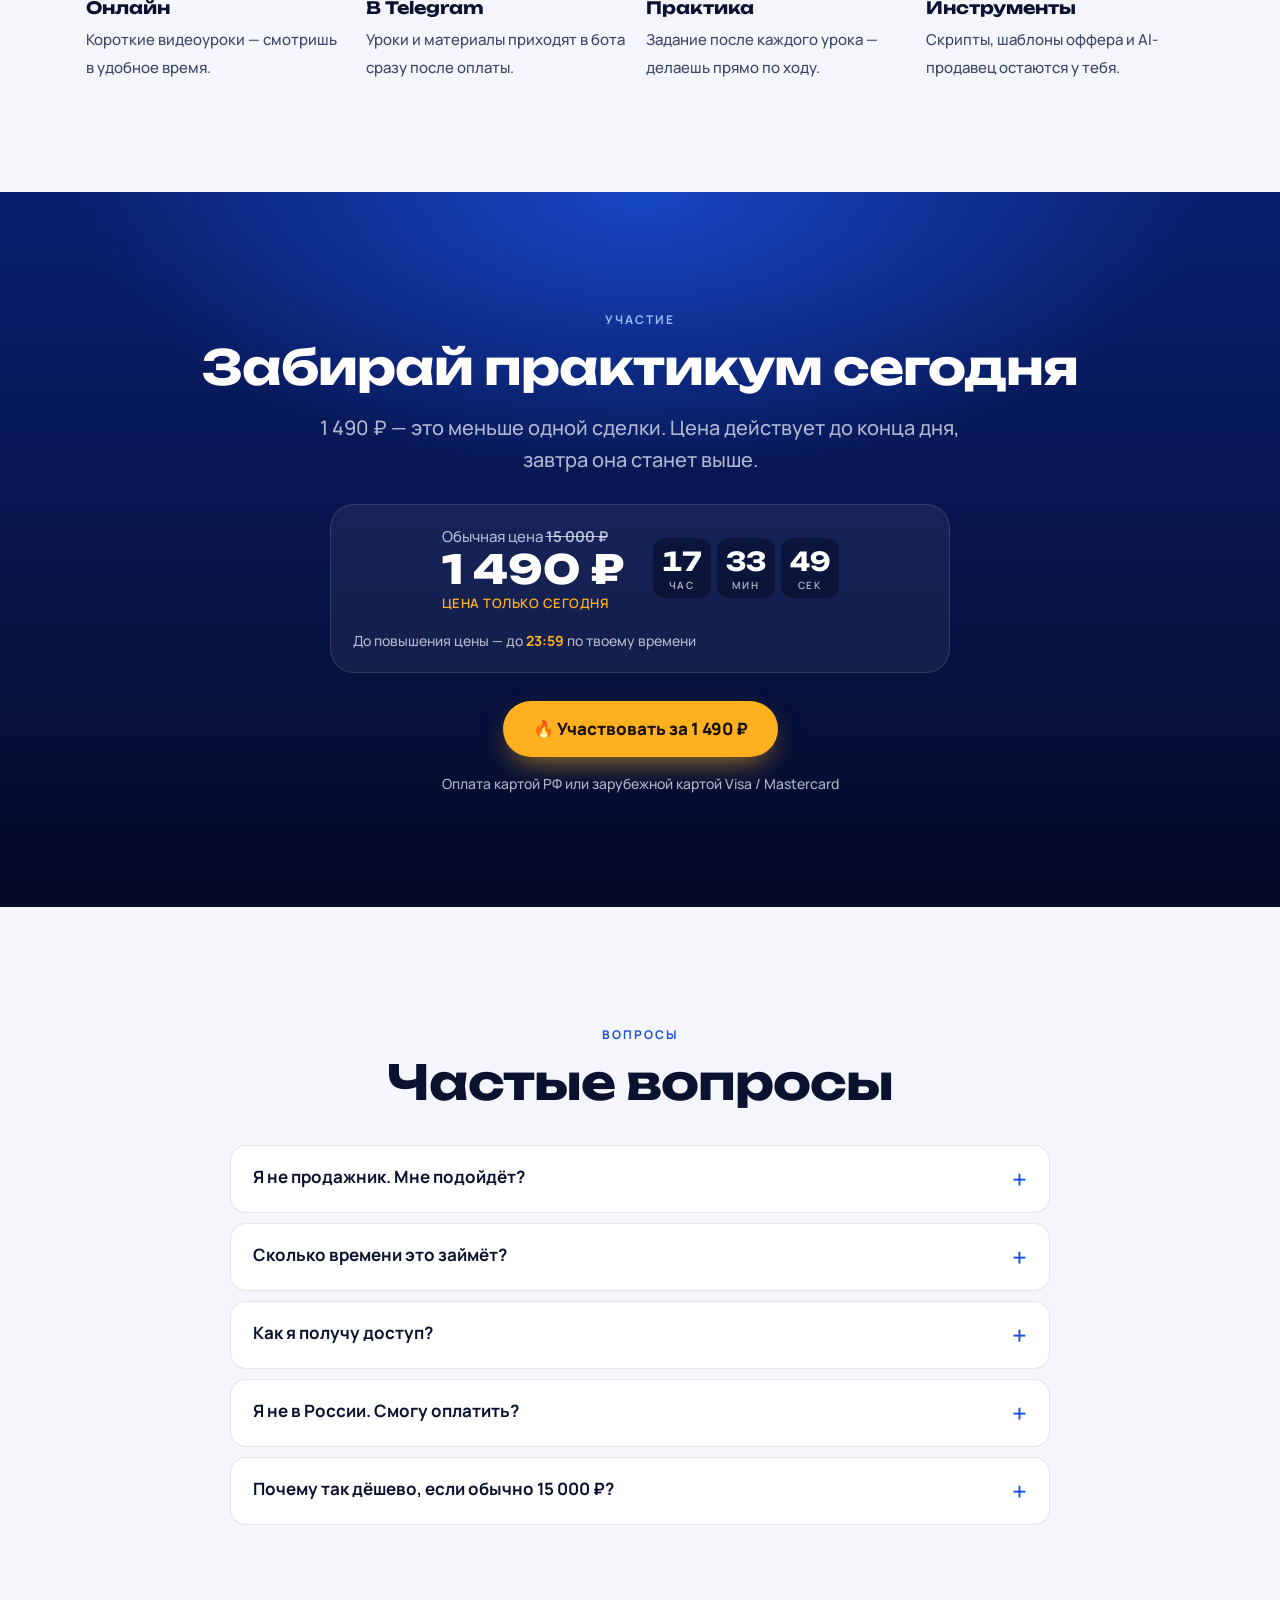
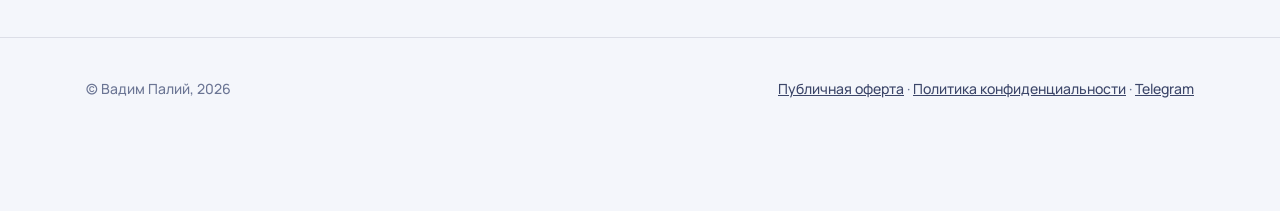
==== commit b44df935: "Update video links with thumbnail backgrounds" ====
--- a/index.html
+++ b/index.html
@@ -337,19 +337,19 @@
     <h2>Результаты в&nbsp;деньгах</h2>
     <div class="cases">
       <article class="case">
-        <a class="vid" href="https://youtu.be/YE8bRK0YZPk" target="_blank" rel="noopener"><span>Видеоотзыв</span></a>
+        <a class="vid" href="https://youtu.be/YE8bRK0YZPk" style="background:url(https://i.ytimg.com/vi/YE8bRK0YZPk/hqdefault.jpg) center/cover" target="_blank" rel="noopener"><span>Видеоотзыв</span></a>
         <div class="body"><h3>Егор Гонин</h3><div class="role">Онлайн-клуб и обучение · личная консультация</div><p>Ставили цель заработать не&nbsp;меньше 300&nbsp;тысяч. В&nbsp;итоге запуск принёс 1,4&nbsp;млн&nbsp;₽, прибыль — около 400&nbsp;тысяч.</p><p class="quote">«Один звонок на&nbsp;час за&nbsp;50&nbsp;000&nbsp;₽ — один из&nbsp;самых ценных звонков»</p></div>
       </article>
       <article class="case">
-        <a class="vid" href="https://youtu.be/LFIDPD8yHEM" target="_blank" rel="noopener"><span>Видеоотзыв</span></a>
+        <a class="vid" href="https://youtu.be/LFIDPD8yHEM" style="background:url(https://i.ytimg.com/vi/LFIDPD8yHEM/hqdefault.jpg) center/cover" target="_blank" rel="noopener"><span>Видеоотзыв</span></a>
         <div class="body"><h3>Денис Ффринг</h3><div class="role">Предприниматель · индивидуальная работа</div><p>Понял, как успевать больше, получать от&nbsp;работы удовольствие и&nbsp;больше зарабатывать. Пробил свой стеклянный потолок по&nbsp;доходу.</p><p class="quote">«Вадим будто заражает тебя вирусом достижения целей»</p></div>
       </article>
       <article class="case">
-        <a class="vid" href="https://youtu.be/c1ngCHvK3rc" target="_blank" rel="noopener"><span>Видеоотзыв</span></a>
+        <a class="vid" href="https://youtu.be/c1ngCHvK3rc" style="background:url(https://i.ytimg.com/vi/c1ngCHvK3rc/hqdefault.jpg) center/cover" target="_blank" rel="noopener"><span>Видеоотзыв</span></a>
         <div class="body"><h3>Олег Гупалов</h3><div class="role">Основатель агентства интернет-маркетинга, 16+ лет в&nbsp;бизнесе</div><p>За&nbsp;два месяца в&nbsp;мастер-группе убрали внутренние блоки, высвободилась энергия — и&nbsp;это уже дало рост в&nbsp;деньгах. Советы сильных предпринимателей из&nbsp;группы усилили стратегию и&nbsp;продукт.</p><p class="quote">«Как в&nbsp;спорте: высоких результатов не&nbsp;достичь без тренера»</p></div>
       </article>
       <article class="case">
-        <a class="vid" href="https://youtu.be/S6bD1MUVCJA" target="_blank" rel="noopener"><span>Видеоотзыв</span></a>
+        <a class="vid" href="https://youtu.be/S6bD1MUVCJA" style="background:url(https://i.ytimg.com/vi/S6bD1MUVCJA/hqdefault.jpg) center/cover" target="_blank" rel="noopener"><span>Видеоотзыв</span></a>
         <div class="body"><h3>Гузель Нигматуллина</h3><div class="role">Массажист · курс «Успешный бизнес массажиста»</div><p>Научилась продавать и&nbsp;подавать себя как специалиста, выполнила финансовую цель курса — клиенты начали записываться сами. Открыла собственный кабинет.</p><p class="quote">«Бери, изучай, применяй — и&nbsp;результат неизбежен»</p></div>
       </article>
     </div>
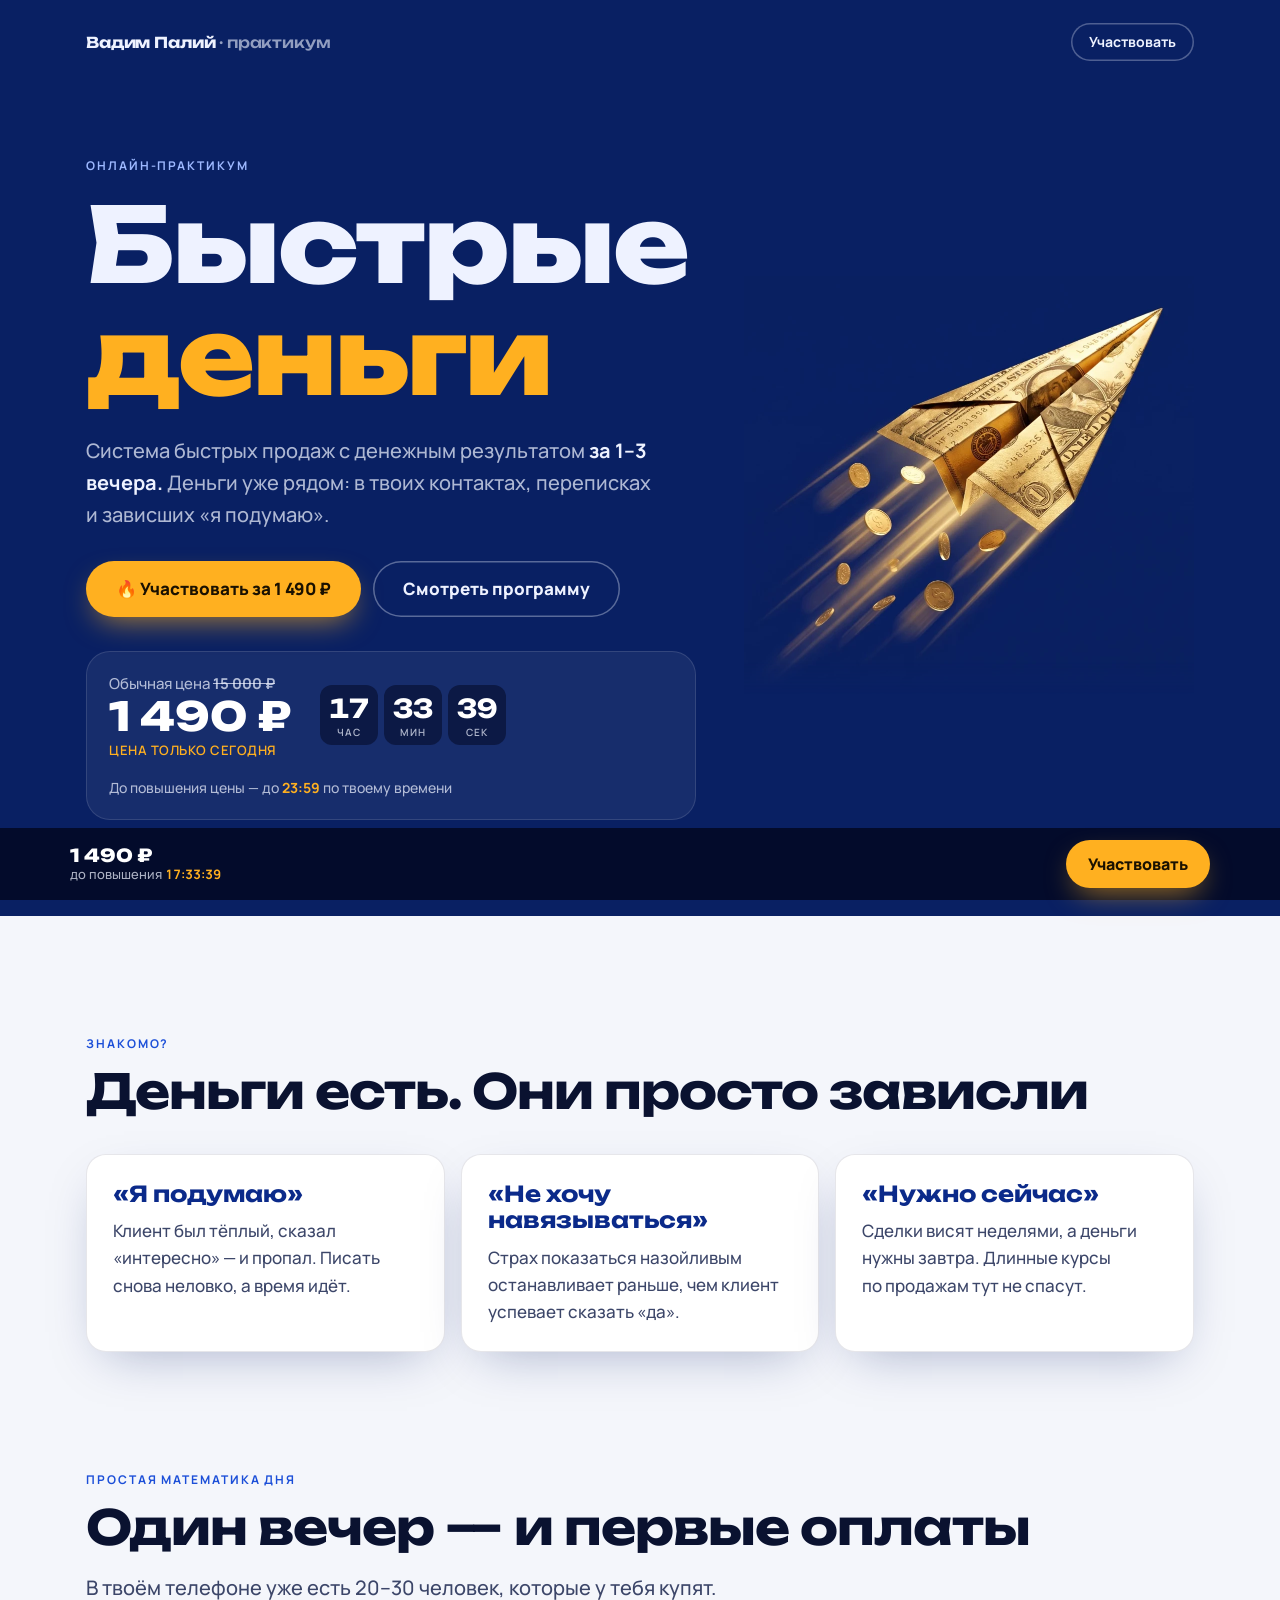
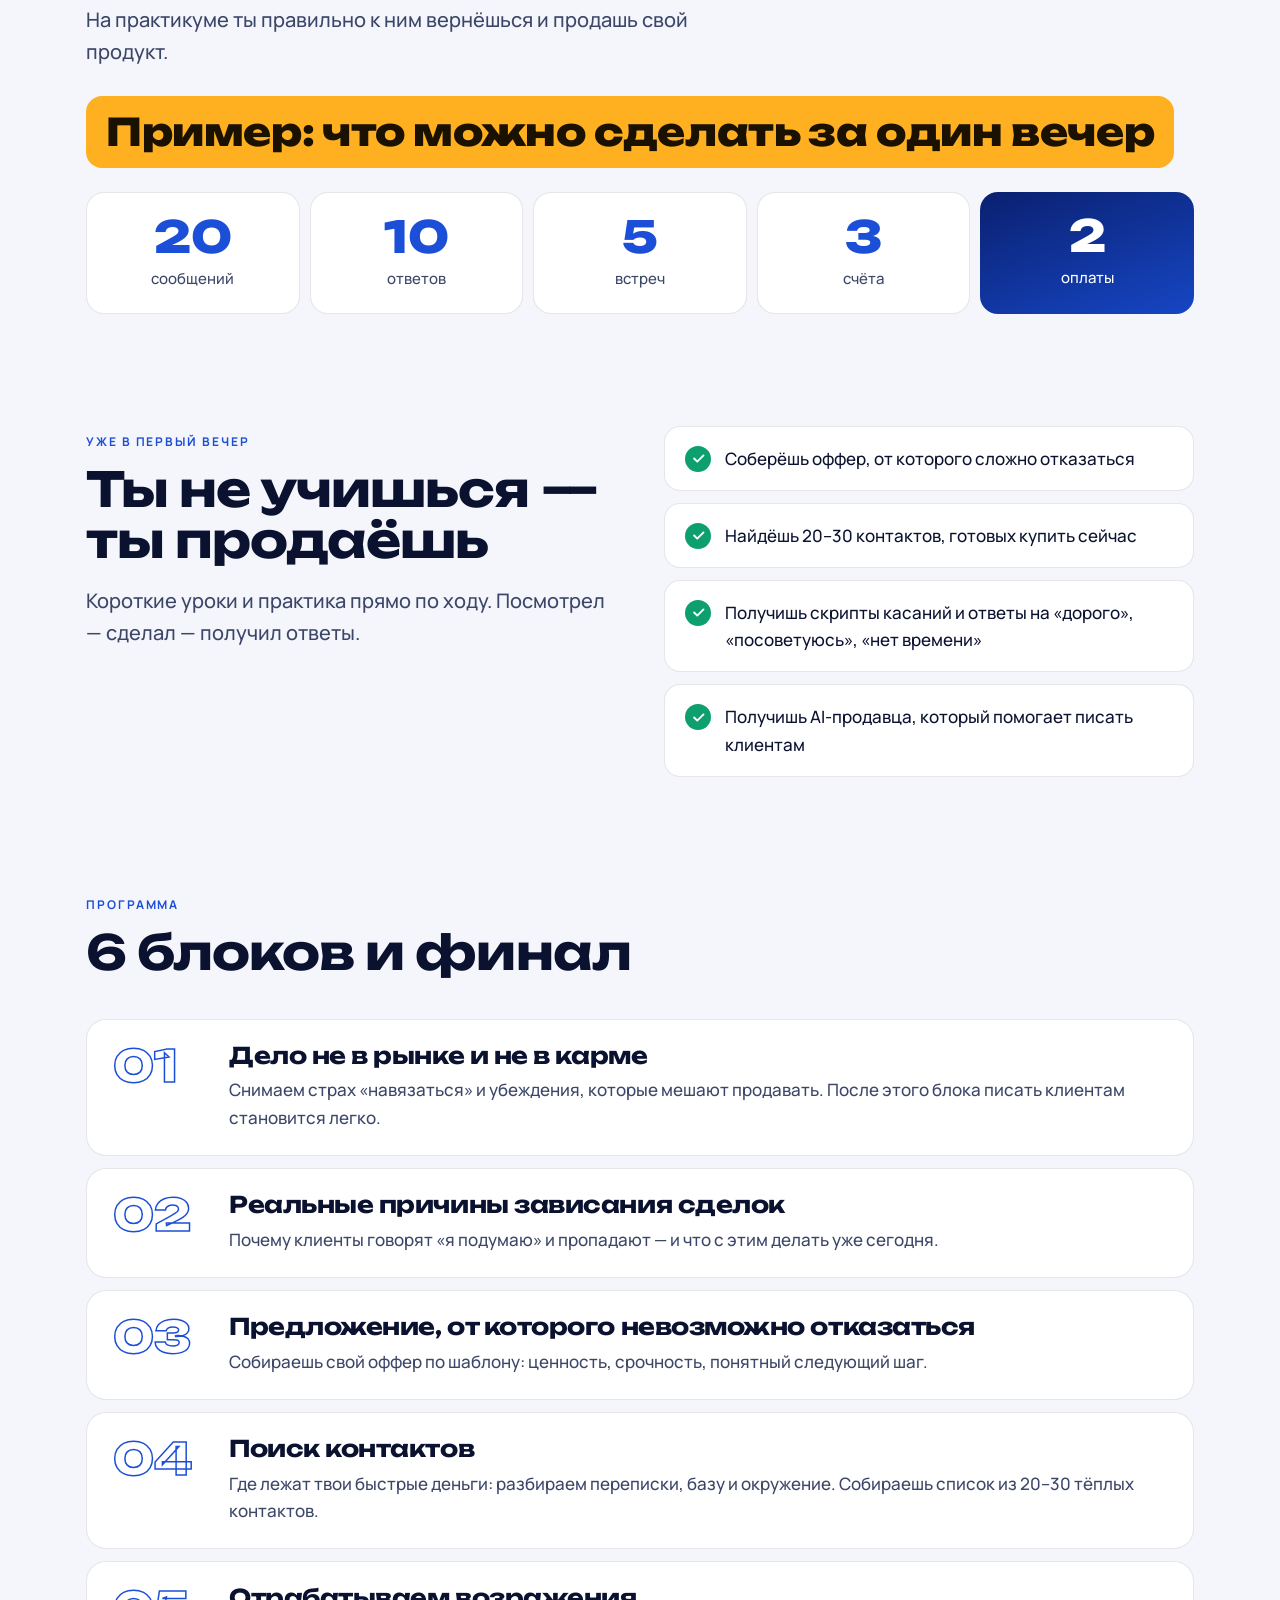
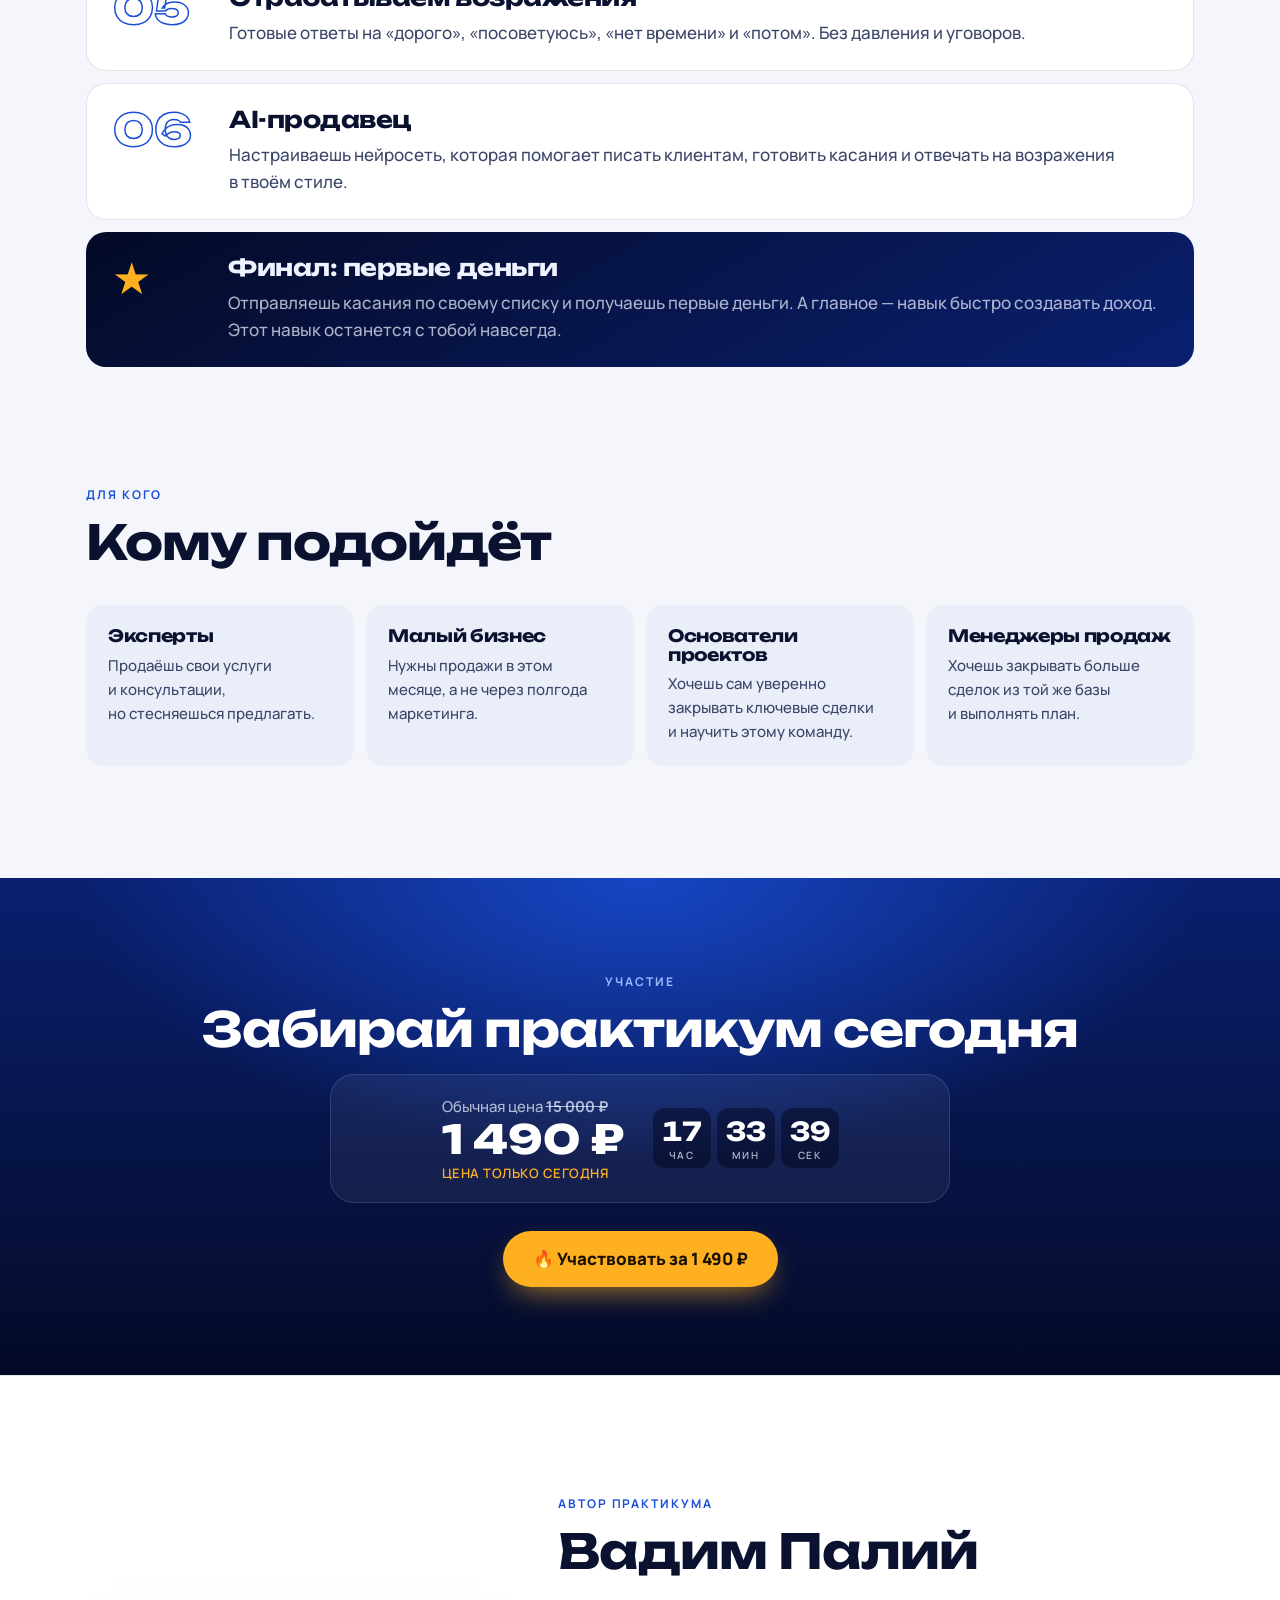
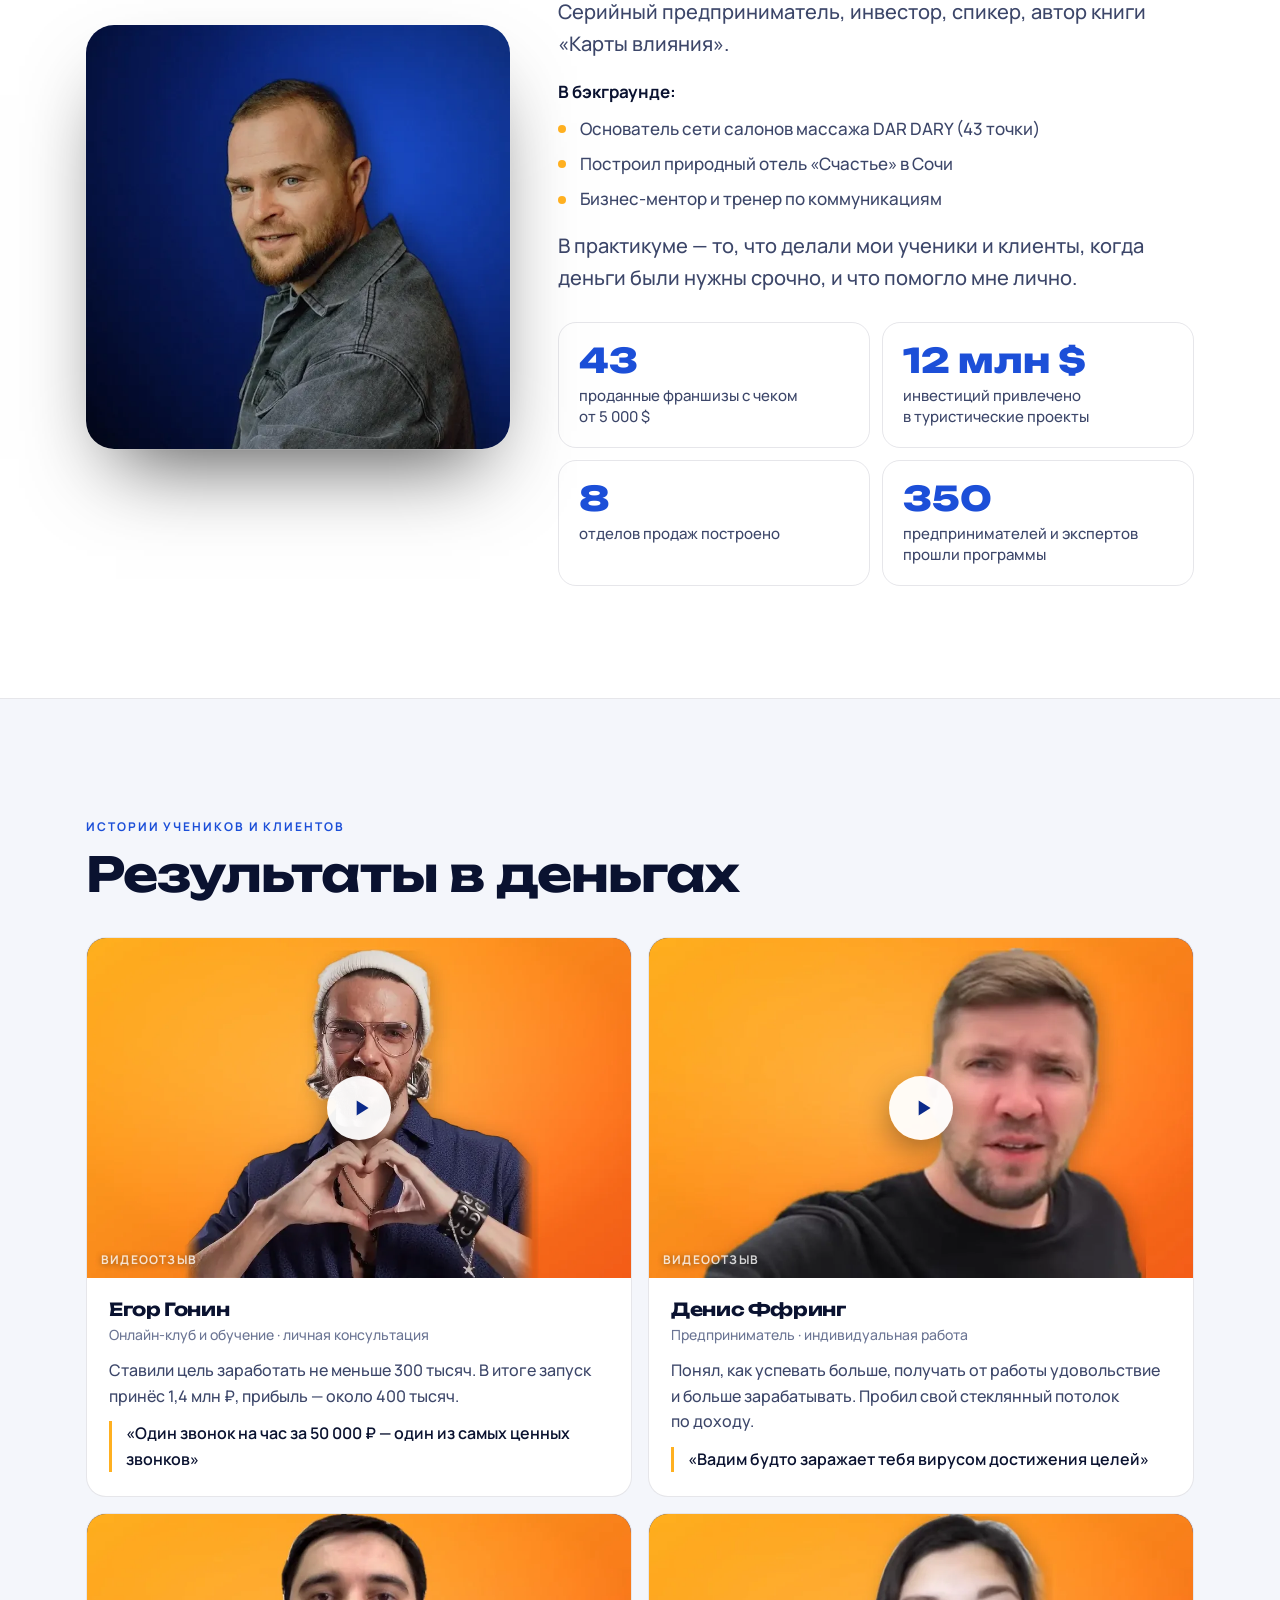
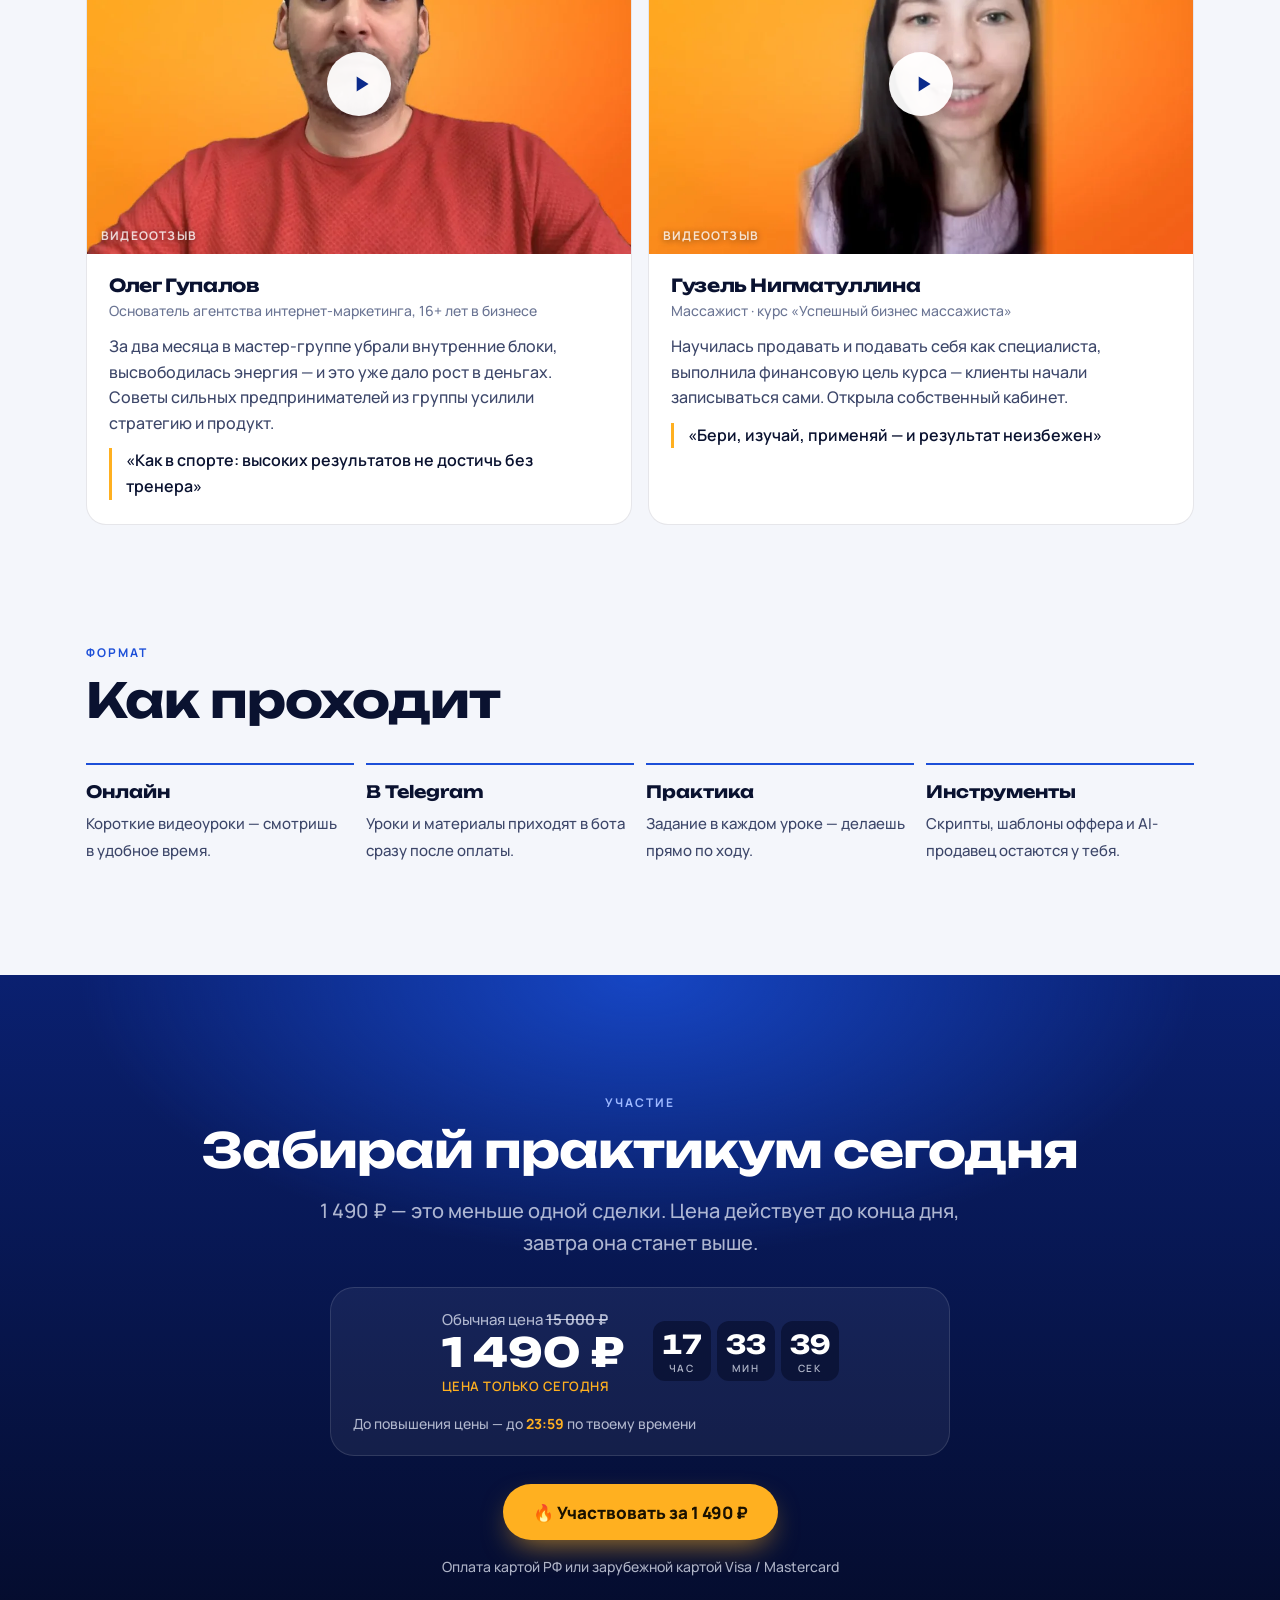
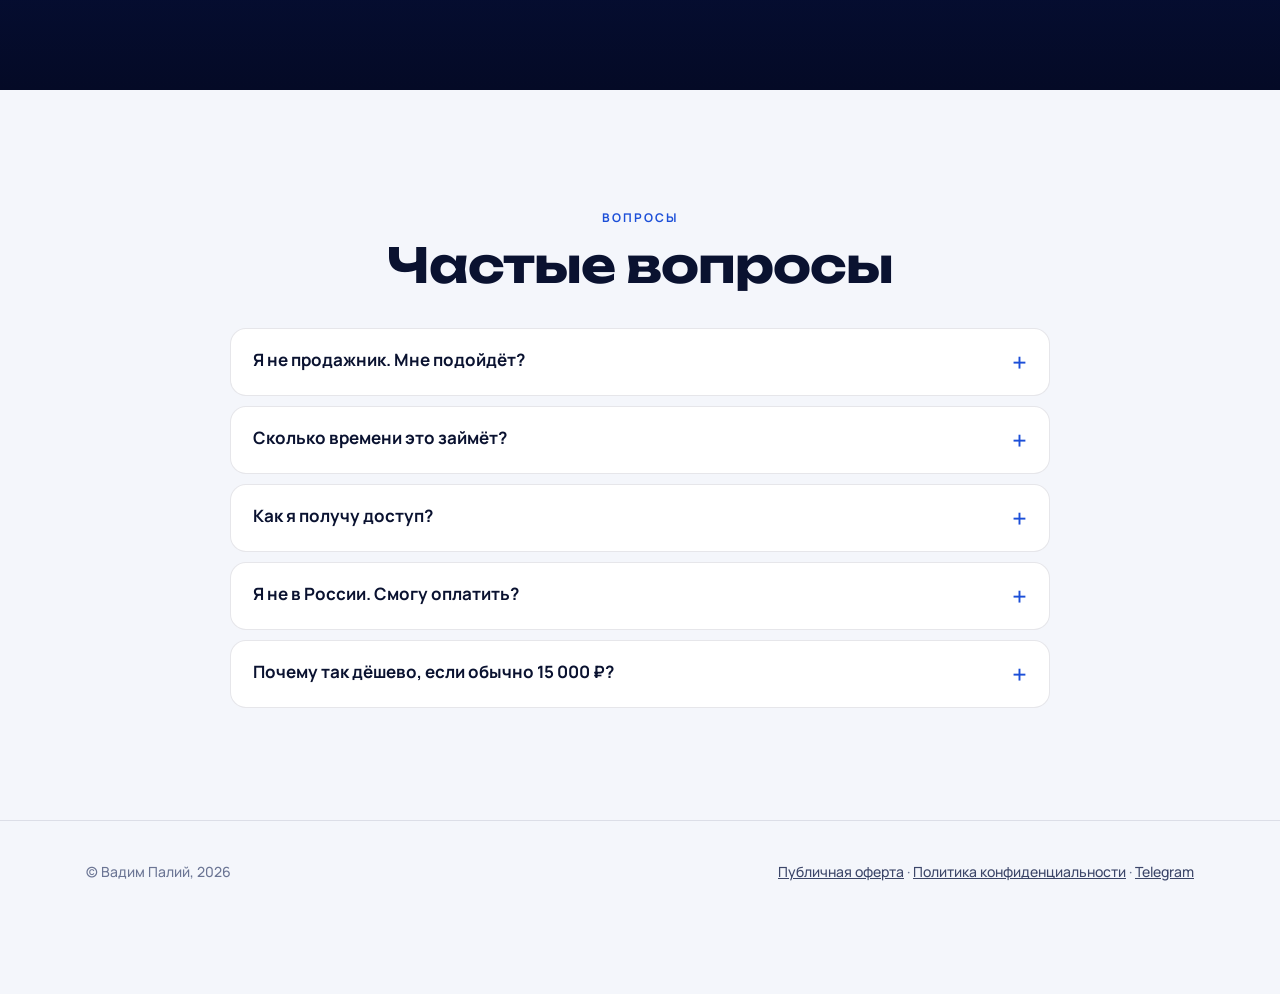
==== commit 8a244e03: "Add files via upload" ====
--- a/index.html
+++ b/index.html
@@ -12,7 +12,7 @@
 :root{
   --bg:#f4f6fb; --surface:#ffffff; --surface-2:#e9eef8; --ink:#0a1230; --ink-2:#3c4669; --muted:#6b7594;
   --line:rgba(10,18,48,.10); --brand:#0b2a8a; --brand-2:#1c4fd8; --accent:#ffb020; --accent-ink:#1a1100;
-  --hero-a:#040a26; --hero-b:#0a2070; --hero-c:#1646c4; --on-hero:#eef2ff; --on-hero-2:rgba(238,242,255,.72);
+  --hero-flat:#092063; --hero-a:#040a26; --hero-b:#0a2070; --hero-c:#1646c4; --on-hero:#eef2ff; --on-hero-2:rgba(238,242,255,.72);
   --ok:#0e9f6e; --shadow:0 18px 50px -20px rgba(10,30,100,.35);
   --r:20px; --gut:max(16px, env(safe-area-inset-left)); --gut-r:max(16px, env(safe-area-inset-right));
 }
@@ -52,9 +52,8 @@
 
 /* hero */
 .hero{position:relative;color:var(--on-hero);padding:clamp(110px,14vw,150px) 0 clamp(64px,8vw,96px);overflow:hidden;
-  background:radial-gradient(1000px 600px at 78% 30%, var(--hero-c) 0%, transparent 60%),
-             linear-gradient(160deg,var(--hero-a) 0%, var(--hero-b) 70%, #0c2a8f 100%)}
-.hero::after{content:"";position:absolute;inset:0;pointer-events:none;opacity:.07;
+  background:var(--hero-flat)}
+.hero::after{display:none;content:"";position:absolute;inset:0;pointer-events:none;opacity:.07;
   background-image:linear-gradient(rgba(255,255,255,.6) 1px,transparent 1px),linear-gradient(90deg,rgba(255,255,255,.6) 1px,transparent 1px);
   background-size:64px 64px;mask-image:radial-gradient(ellipse at 70% 40%,#000 0%,transparent 70%)}
 .hero .wrap{position:relative;z-index:1;display:grid;grid-template-columns:1.15fr .85fr;gap:48px;align-items:center}
@@ -92,7 +91,7 @@
 .card p{color:var(--ink-2)}
 
 /* funnel math */
-.math{margin-top:40px;display:grid;grid-template-columns:repeat(5,1fr);gap:10px}
+.math{margin-top:24px;display:grid;grid-template-columns:repeat(5,1fr);gap:10px}
 .math div{background:var(--surface);border:1px solid var(--line);border-radius:18px;padding:22px 14px;text-align:center;position:relative}
 .math b{display:block;font:800 clamp(30px,4vw,44px)/1 Unbounded,Manrope,system-ui,sans-serif;color:var(--brand-2)}
 .math span{display:block;margin-top:8px;font-size:15px;color:var(--ink-2)}
@@ -131,6 +130,10 @@
 .stat b{display:block;font:800 clamp(26px,3vw,34px)/1 Unbounded,Manrope,system-ui,sans-serif;color:var(--brand-2)}
 .stat span{display:block;margin-top:8px;font-size:15px;color:var(--ink-2);line-height:1.4}
 
+.bg-title{margin-top:18px;font-weight:700;color:var(--ink)}
+.bg{list-style:none;display:grid;gap:8px;margin:10px 0 18px}
+.bg li{position:relative;padding-left:22px;color:var(--ink-2)}
+.bg li::before{content:"";position:absolute;left:0;top:.62em;width:8px;height:8px;border-radius:50%;background:var(--accent)}
 /* cases */
 .cases{display:grid;grid-template-columns:repeat(2,1fr);gap:16px;margin-top:36px}
 .case{background:var(--surface);border:1px solid var(--line);border-radius:var(--r);overflow:hidden;display:flex;flex-direction:column}
@@ -170,6 +173,15 @@
 footer .wrap{display:flex;flex-wrap:wrap;justify-content:space-between;gap:16px}
 footer a{color:var(--ink-2)}
 
+
+.hero-art{position:relative;display:grid;place-items:center}
+.hero-art img{position:relative;width:100%;max-width:560px;height:auto;
+  -webkit-mask-image:linear-gradient(to top,transparent 0,#000 8%);mask-image:linear-gradient(to top,transparent 0,#000 8%)}
+.evening{font:800 clamp(24px,3.6vw,38px)/1.15 Unbounded,Manrope,system-ui,sans-serif;color:var(--accent-ink);background:var(--accent);display:inline-block;padding:14px 20px;border-radius:16px;margin-top:28px;letter-spacing:-.01em}
+.case .vid img{position:absolute;inset:0;width:100%;height:100%;object-fit:cover;object-position:center top}
+.case .vid::before,.case .vid span{position:relative;z-index:1}
+.case .vid span{position:absolute;text-shadow:0 1px 6px rgba(0,0,0,.45)}
+.offer.mid{padding:clamp(56px,7vw,88px) 0}
 /* sticky bar */
 .bar{position:fixed;left:0;right:0;bottom:0;z-index:20;transform:translateY(110%);transition:transform .25s ease;
   background:rgba(4,10,38,.92);backdrop-filter:blur(12px);-webkit-backdrop-filter:blur(12px);color:var(--on-hero);
@@ -182,6 +194,7 @@
 .bar .btn{min-height:48px;padding:0 22px;font-size:16px;flex:none}
 
 @media (max-width:900px){
+  .hero .hero-art{max-width:360px;margin:0 auto;order:-1}
   .hero .wrap,.split,.author .split{grid-template-columns:1fr}
   .hero .photo{max-width:420px;order:-1;margin-top:8px}
   .grid3,.cases{grid-template-columns:1fr}
@@ -197,7 +210,8 @@
   .timer .cell{min-width:52px}
   .btn{width:100%}
   .bar .btn{width:auto}
-  .top a.mini{display:none}
+  .top{display:none}
+  .hero{padding-top:36px}
   .price{padding:18px}
 }
 @media (prefers-reduced-motion:reduce){*{transition:none!important;scroll-behavior:auto!important}}
@@ -235,10 +249,7 @@
         <div class="timer-cap">До повышения цены — до <b>23:59</b> по твоему времени</div>
       </div>
     </div>
-    <div class="photo">
-      <img src="hero.webp" alt="Вадим Палий" width="640" height="640">
-      <div class="tag"><b>Вадим Палий</b>Тысячи закрытых сделок, 43&nbsp;проданные франшизы, 10+&nbsp;млн&nbsp;€ инвестиций в&nbsp;отели</div>
-    </div>
+    <div class="hero-art"><img src="hero.webp" alt="Бумажный самолёт из купюры летит, оставляя след из монет" width="900" height="835"></div>
   </div>
 </section>
 
@@ -249,7 +260,7 @@
     <div class="grid3">
       <div class="card"><div class="q">«Я подумаю»</div><p>Клиент был тёплый, сказал «интересно» — и&nbsp;пропал. Писать снова неловко, а&nbsp;время идёт.</p></div>
       <div class="card"><div class="q">«Не хочу навязываться»</div><p>Страх показаться назойливым останавливает раньше, чем клиент успевает сказать «да».</p></div>
-      <div class="card"><div class="q">«Нужно сейчас»</div><p>Сделки висят неделями, а&nbsp;деньги нужны в&nbsp;этом месяце. Длинные курсы по&nbsp;продажам тут не&nbsp;спасут.</p></div>
+      <div class="card"><div class="q">«Нужно сейчас»</div><p>Сделки висят неделями, а&nbsp;деньги нужны завтра. Длинные курсы по&nbsp;продажам тут не&nbsp;спасут.</p></div>
     </div>
   </div>
 </section>
@@ -258,7 +269,8 @@
   <div class="wrap">
     <span class="eyebrow">Простая математика дня</span>
     <h2>Один вечер — и&nbsp;первые оплаты</h2>
-    <p class="lead">В&nbsp;твоих переписках обычно 20–30 человек, которые уже интересовались. Практикум показывает, как правильно к&nbsp;ним вернуться.</p>
+    <p class="lead">В&nbsp;твоём телефоне уже есть 20–30 человек, которые у&nbsp;тебя купят. На&nbsp;практикуме ты правильно к&nbsp;ним вернёшься и&nbsp;продашь свой продукт.</p>
+    <div class="evening">Пример: что можно сделать за&nbsp;один вечер</div>
     <div class="math">
       <div><b>20</b><span>сообщений</span></div>
       <div><b>10</b><span>ответов</span></div>
@@ -296,7 +308,7 @@
       <div class="mod"><div class="num">04</div><div><h3>Поиск контактов</h3><p>Где лежат твои быстрые деньги: разбираем переписки, базу и&nbsp;окружение. Собираешь список из&nbsp;20–30 тёплых контактов.</p></div></div>
       <div class="mod"><div class="num">05</div><div><h3>Отрабатываем возражения</h3><p>Готовые ответы на&nbsp;«дорого», «посоветуюсь», «нет времени» и&nbsp;«потом». Без давления и&nbsp;уговоров.</p></div></div>
       <div class="mod"><div class="num">06</div><div><h3>AI-продавец</h3><p>Настраиваешь нейросеть, которая помогает писать клиентам, готовить касания и&nbsp;отвечать на&nbsp;возражения в&nbsp;твоём стиле.</p></div></div>
-      <div class="mod final"><div class="num">★</div><div><h3>Финал: первые деньги</h3><p>Отправляешь касания по&nbsp;своему списку, назначаешь встречи и&nbsp;выставляешь счета. Результат — в&nbsp;деньгах, а&nbsp;не&nbsp;в&nbsp;конспекте.</p></div></div>
+      <div class="mod final"><div class="num">★</div><div><h3>Финал: первые деньги</h3><p>Отправляешь касания по&nbsp;своему списку и&nbsp;получаешь первые деньги. А&nbsp;главное — навык быстро создавать доход. Этот навык останется с&nbsp;тобой навсегда.</p></div></div>
     </div>
   </div>
 </section>
@@ -314,19 +326,46 @@
   </div>
 </section>
 
+<section class="offer mid">
+  <div class="wrap">
+    <span class="eyebrow" style="color:#9db8ff">Участие</span>
+    <h2>Забирай практикум сегодня</h2>
+    <div class="price">
+      <div>
+        <div class="old">Обычная цена <s>15 000 ₽</s></div>
+        <div class="now">1 490 ₽<small>ЦЕНА ТОЛЬКО СЕГОДНЯ</small></div>
+      </div>
+      <div class="timer" data-timer>
+        <div class="cell"><div class="n" data-h>00</div><div class="l">час</div></div>
+        <div class="cell"><div class="n" data-m>00</div><div class="l">мин</div></div>
+        <div class="cell"><div class="n" data-s>00</div><div class="l">сек</div></div>
+      </div>
+    </div>
+    <a class="btn js-pay" href="https://t.me/vadim_palii_bot" target="_blank" rel="noopener">🔥 Участвовать за 1 490 ₽</a>
+  </div>
+</section>
+
 <section class="author">
   <div class="wrap split">
-    <div class="photo"><img src="hero.webp" alt="Вадим Палий" width="640" height="640" loading="lazy"></div>
+    <div class="photo"><img src="author.webp" alt="Вадим Палий" width="640" height="640" loading="lazy"></div>
     <div>
       <span class="eyebrow">Автор практикума</span>
       <h2>Вадим Палий</h2>
-      <p class="lead">Серийный предприниматель, автор книги «Карты влияния». В&nbsp;практикуме — то, что делали мои ученики и&nbsp;клиенты, когда деньги были нужны срочно, и&nbsp;что помогло мне лично.</p>
+      <p class="lead">Серийный предприниматель, инвестор, спикер, автор книги «Карты влияния».</p>
+      <p class="bg-title">В&nbsp;бэкграунде:</p>
+      <ul class="bg">
+        <li>Основатель сети салонов массажа DAR DARY (43&nbsp;точки)</li>
+        <li>Построил природный отель «Счастье» в&nbsp;Сочи</li>
+        <li>Бизнес-ментор и&nbsp;тренер по&nbsp;коммуникациям</li>
+      </ul>
+      <p class="lead">В&nbsp;практикуме — то, что делали мои ученики и&nbsp;клиенты, когда деньги были нужны срочно, и&nbsp;что помогло мне лично.</p>
       <div class="stats">
-        <div class="stat"><b>Тысячи</b><span>закрытых сделок — лично и&nbsp;с&nbsp;командой</span></div>
-        <div class="stat"><b>43</b><span>проданные франшизы с&nbsp;чеком от&nbsp;5&nbsp;000&nbsp;€</span></div>
-        <div class="stat"><b>10+ млн €</b><span>инвестиций привлечено в&nbsp;отельный бизнес</span></div>
-        <div class="stat"><b>до 10 000 €</b><span>стоимость моего консалтинга</span></div>
-      </div>
+        <div class="stat"><b>43</b><span>проданные франшизы с&nbsp;чеком от&nbsp;5&nbsp;000&nbsp;$</span></div>
+        <div class="stat"><b>12 млн $</b><span>инвестиций привлечено в&nbsp;туристические проекты</span></div>
+        <div class="stat"><b>8</b><span>отделов продаж построено</span></div>
+        <div class="stat"><b>350</b><span>предпринимателей и&nbsp;экспертов прошли программы</span></div>
+      </div>
+    </div>
     </div>
   </div>
 </section>
@@ -337,19 +376,19 @@
     <h2>Результаты в&nbsp;деньгах</h2>
     <div class="cases">
       <article class="case">
-        <a class="vid" href="https://youtu.be/YE8bRK0YZPk" style="background:url(https://i.ytimg.com/vi/YE8bRK0YZPk/hqdefault.jpg) center/cover" target="_blank" rel="noopener"><span>Видеоотзыв</span></a>
+        <a class="vid" href="https://youtu.be/YE8bRK0YZPk" target="_blank" rel="noopener"><img src="review1.webp" alt="" loading="lazy" width="960" height="600"><span>Видеоотзыв</span></a>
         <div class="body"><h3>Егор Гонин</h3><div class="role">Онлайн-клуб и обучение · личная консультация</div><p>Ставили цель заработать не&nbsp;меньше 300&nbsp;тысяч. В&nbsp;итоге запуск принёс 1,4&nbsp;млн&nbsp;₽, прибыль — около 400&nbsp;тысяч.</p><p class="quote">«Один звонок на&nbsp;час за&nbsp;50&nbsp;000&nbsp;₽ — один из&nbsp;самых ценных звонков»</p></div>
       </article>
       <article class="case">
-        <a class="vid" href="https://youtu.be/LFIDPD8yHEM" style="background:url(https://i.ytimg.com/vi/LFIDPD8yHEM/hqdefault.jpg) center/cover" target="_blank" rel="noopener"><span>Видеоотзыв</span></a>
+        <a class="vid" href="https://youtu.be/LFIDPD8yHEM" target="_blank" rel="noopener"><img src="review2.webp" alt="" loading="lazy" width="960" height="600"><span>Видеоотзыв</span></a>
         <div class="body"><h3>Денис Ффринг</h3><div class="role">Предприниматель · индивидуальная работа</div><p>Понял, как успевать больше, получать от&nbsp;работы удовольствие и&nbsp;больше зарабатывать. Пробил свой стеклянный потолок по&nbsp;доходу.</p><p class="quote">«Вадим будто заражает тебя вирусом достижения целей»</p></div>
       </article>
       <article class="case">
-        <a class="vid" href="https://youtu.be/c1ngCHvK3rc" style="background:url(https://i.ytimg.com/vi/c1ngCHvK3rc/hqdefault.jpg) center/cover" target="_blank" rel="noopener"><span>Видеоотзыв</span></a>
+        <a class="vid" href="https://youtu.be/c1ngCHvK3rc" target="_blank" rel="noopener"><img src="review3.webp" alt="" loading="lazy" width="960" height="600"><span>Видеоотзыв</span></a>
         <div class="body"><h3>Олег Гупалов</h3><div class="role">Основатель агентства интернет-маркетинга, 16+ лет в&nbsp;бизнесе</div><p>За&nbsp;два месяца в&nbsp;мастер-группе убрали внутренние блоки, высвободилась энергия — и&nbsp;это уже дало рост в&nbsp;деньгах. Советы сильных предпринимателей из&nbsp;группы усилили стратегию и&nbsp;продукт.</p><p class="quote">«Как в&nbsp;спорте: высоких результатов не&nbsp;достичь без тренера»</p></div>
       </article>
       <article class="case">
-        <a class="vid" href="https://youtu.be/S6bD1MUVCJA" style="background:url(https://i.ytimg.com/vi/S6bD1MUVCJA/hqdefault.jpg) center/cover" target="_blank" rel="noopener"><span>Видеоотзыв</span></a>
+        <a class="vid" href="https://youtu.be/S6bD1MUVCJA" target="_blank" rel="noopener"><img src="review4.webp" alt="" loading="lazy" width="960" height="600"><span>Видеоотзыв</span></a>
         <div class="body"><h3>Гузель Нигматуллина</h3><div class="role">Массажист · курс «Успешный бизнес массажиста»</div><p>Научилась продавать и&nbsp;подавать себя как специалиста, выполнила финансовую цель курса — клиенты начали записываться сами. Открыла собственный кабинет.</p><p class="quote">«Бери, изучай, применяй — и&nbsp;результат неизбежен»</p></div>
       </article>
     </div>
@@ -363,7 +402,7 @@
     <div class="fmt">
       <div><b>Онлайн</b><span>Короткие видеоуроки — смотришь в&nbsp;удобное время.</span></div>
       <div><b>В Telegram</b><span>Уроки и&nbsp;материалы приходят в&nbsp;бота сразу после оплаты.</span></div>
-      <div><b>Практика</b><span>Задание после каждого урока — делаешь прямо по&nbsp;ходу.</span></div>
+      <div><b>Практика</b><span>Задание в&nbsp;каждом уроке — делаешь прямо по&nbsp;ходу.</span></div>
       <div><b>Инструменты</b><span>Скрипты, шаблоны оффера и&nbsp;AI-продавец остаются у&nbsp;тебя.</span></div>
     </div>
   </div>
@@ -445,10 +484,10 @@
   function onScroll(){
     var pastHero = hero.getBoundingClientRect().bottom < 0;
     var r = buy.getBoundingClientRect(), inBuy = r.top < innerHeight && r.bottom > 0;
-    bar.classList.toggle('show', pastHero && !inBuy);
+    bar.classList.add('show');
   }
   addEventListener('scroll', onScroll, {passive:true}); onScroll();
 })();
 </script>
 </body>
-</html>
+</html>
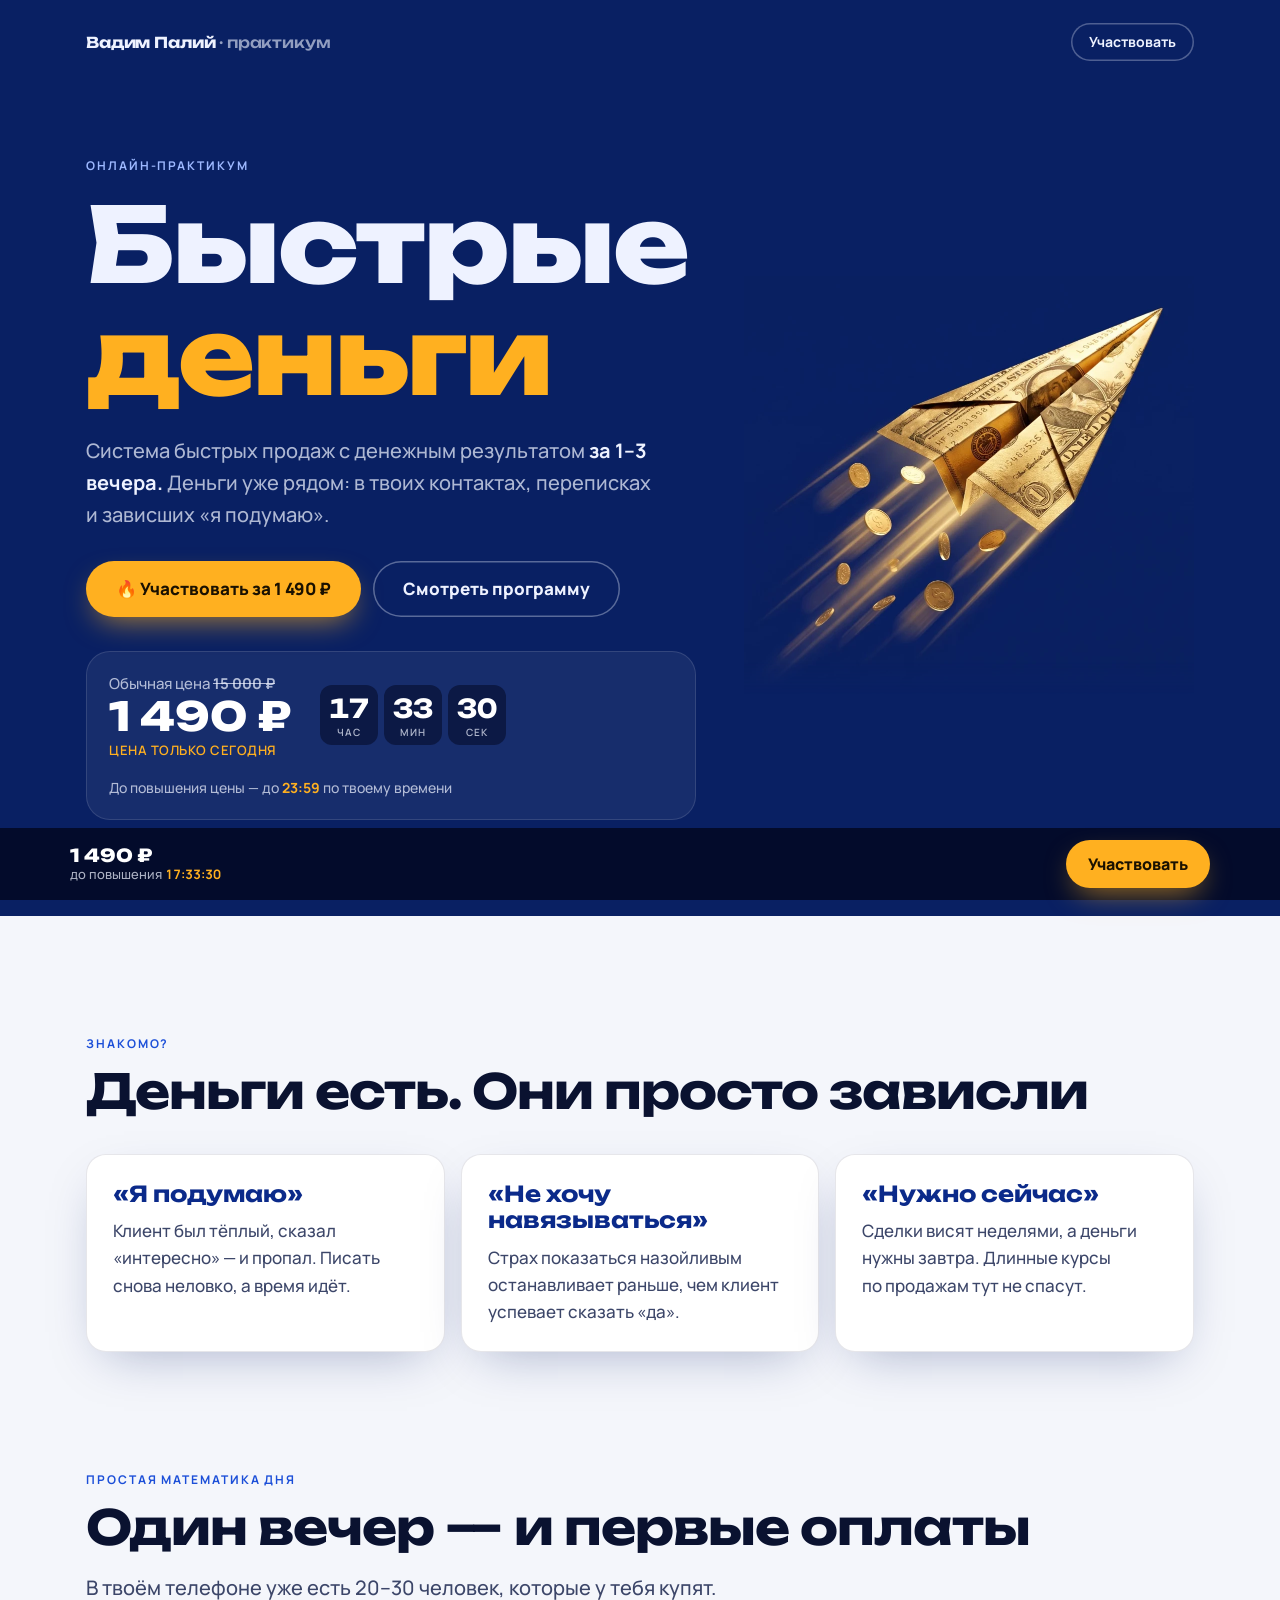
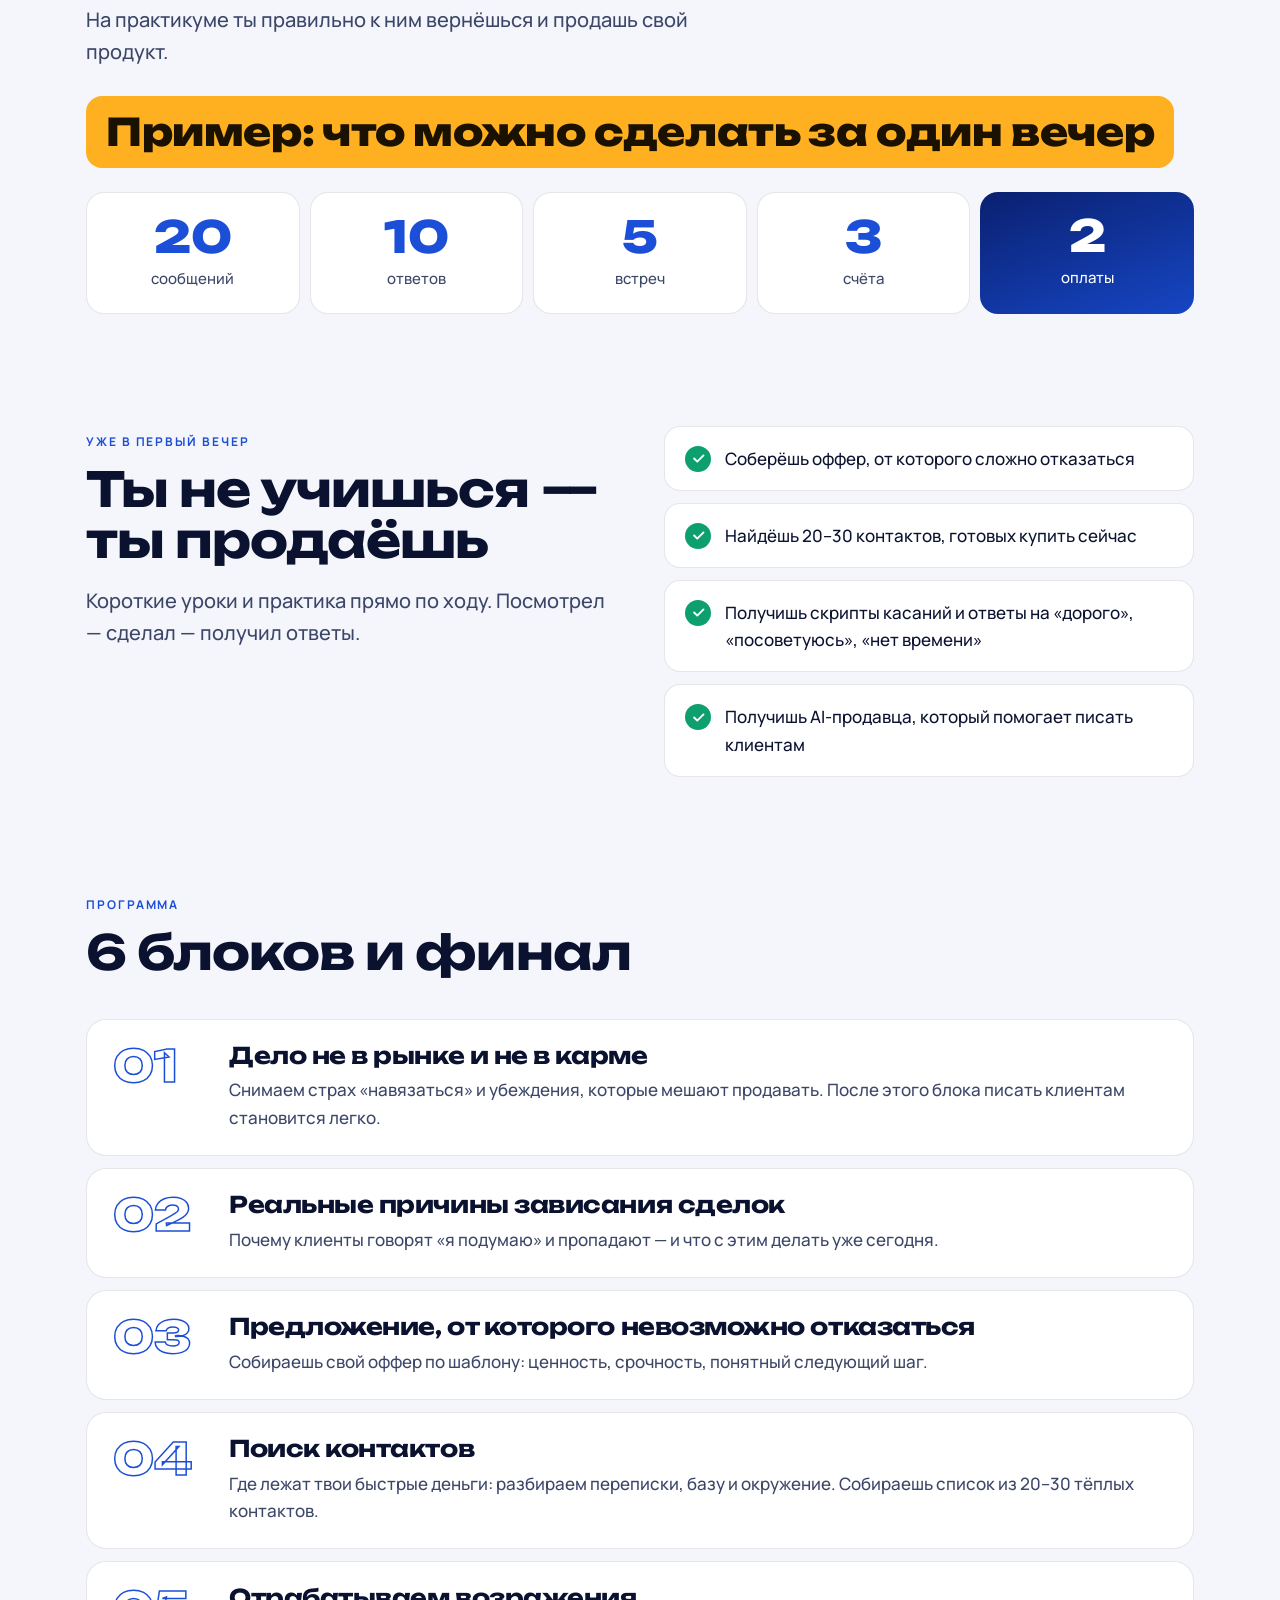
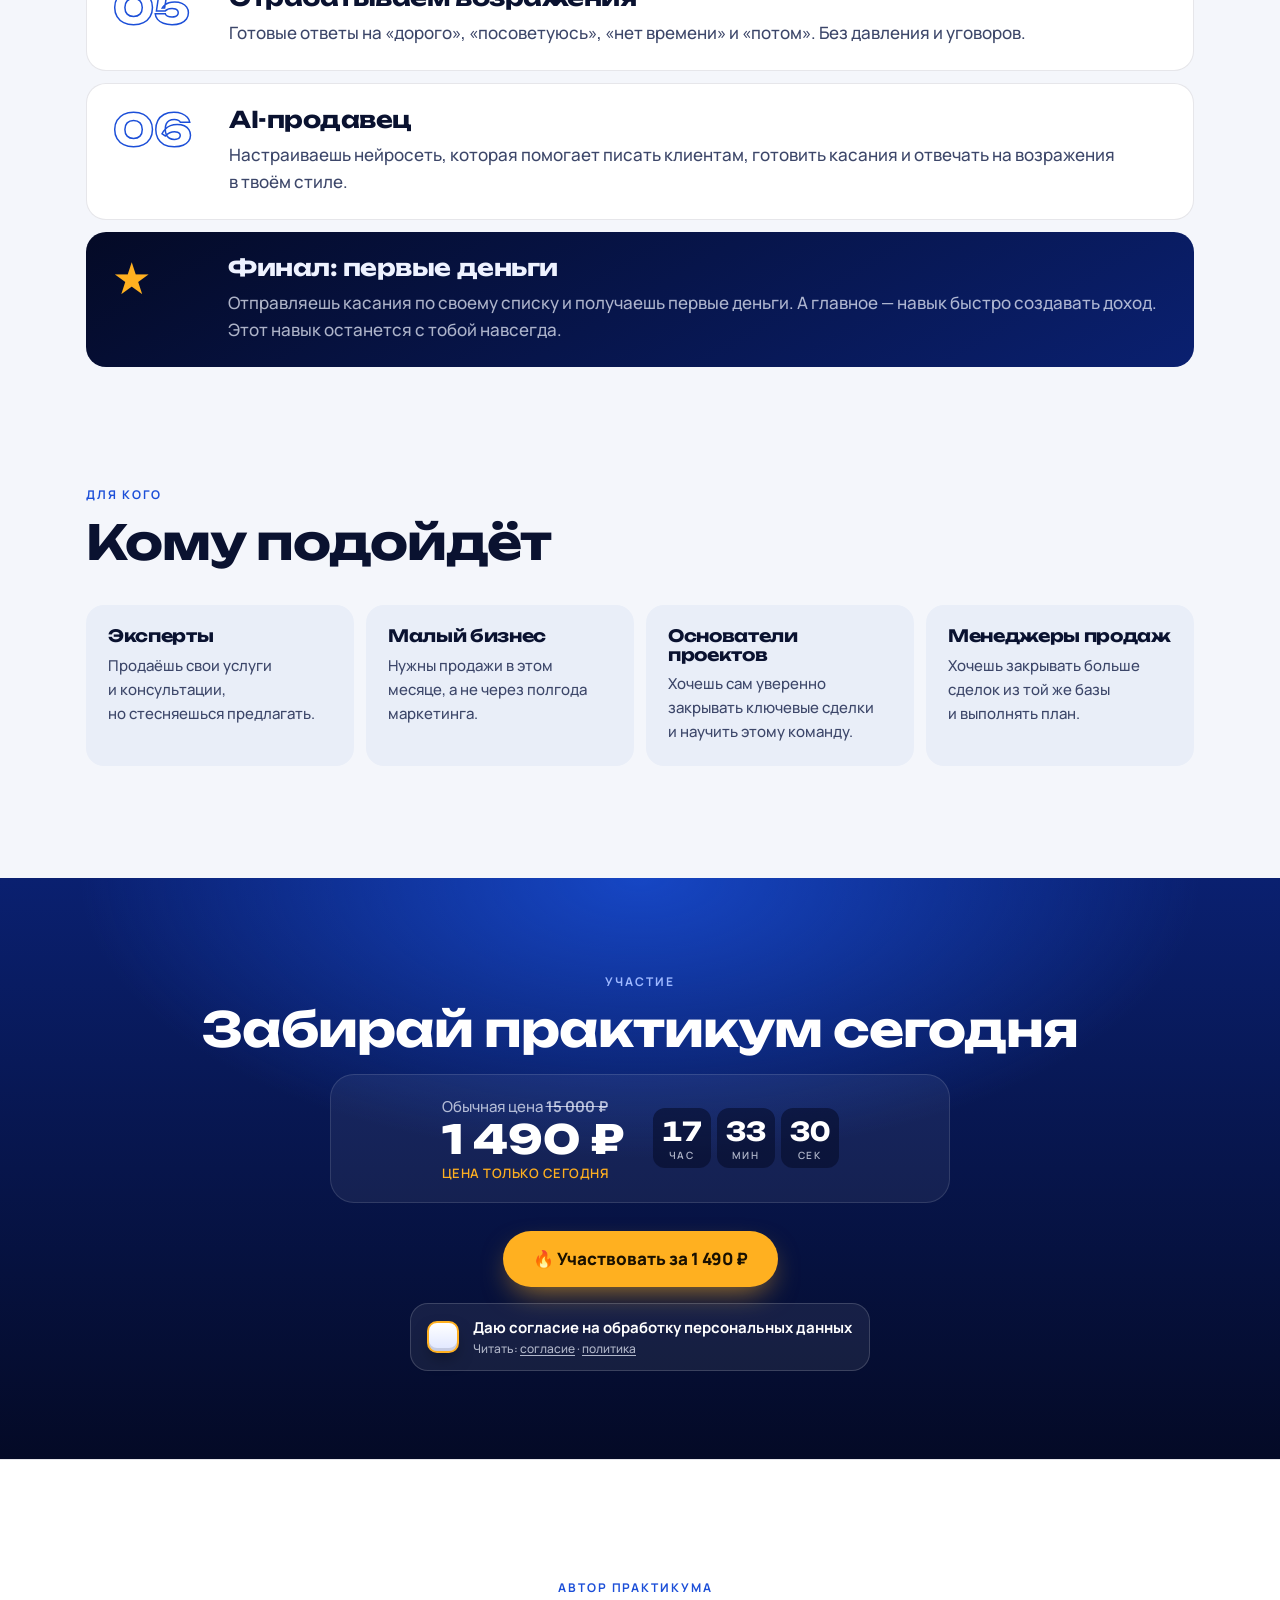
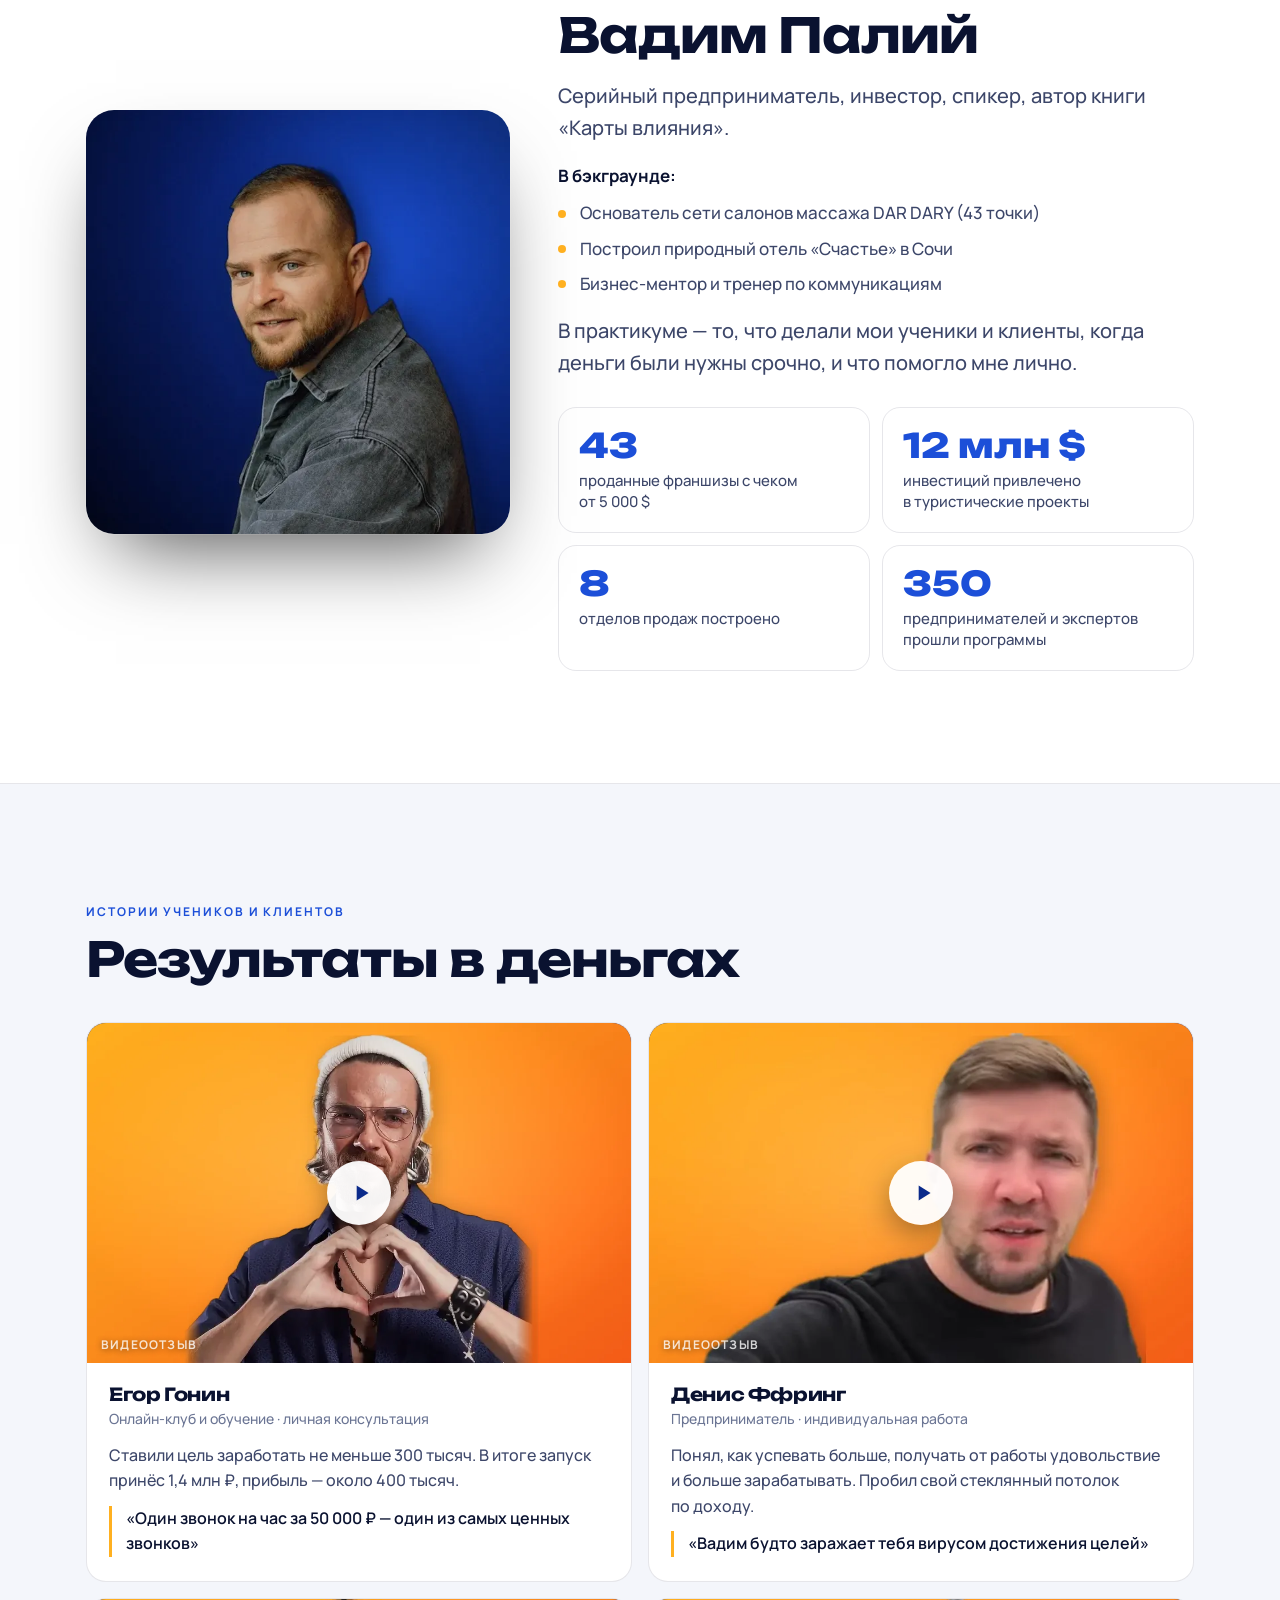
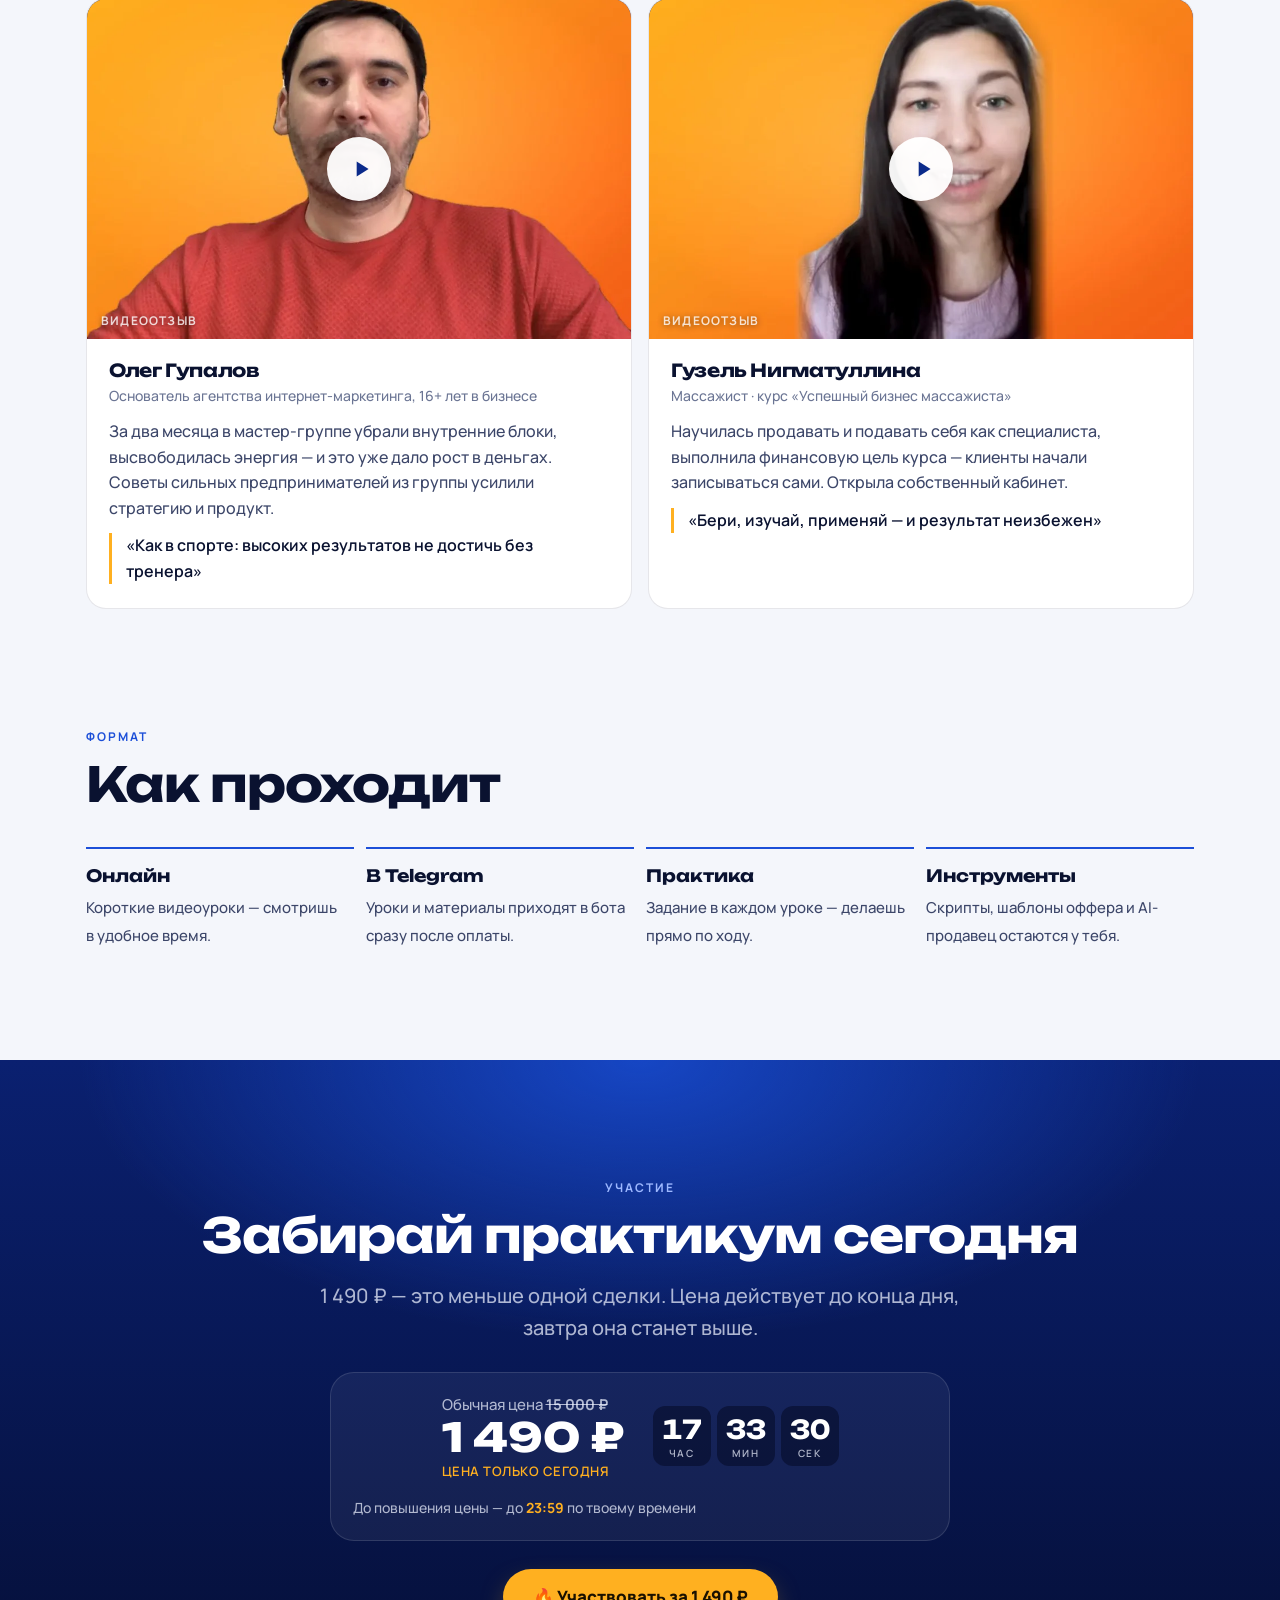
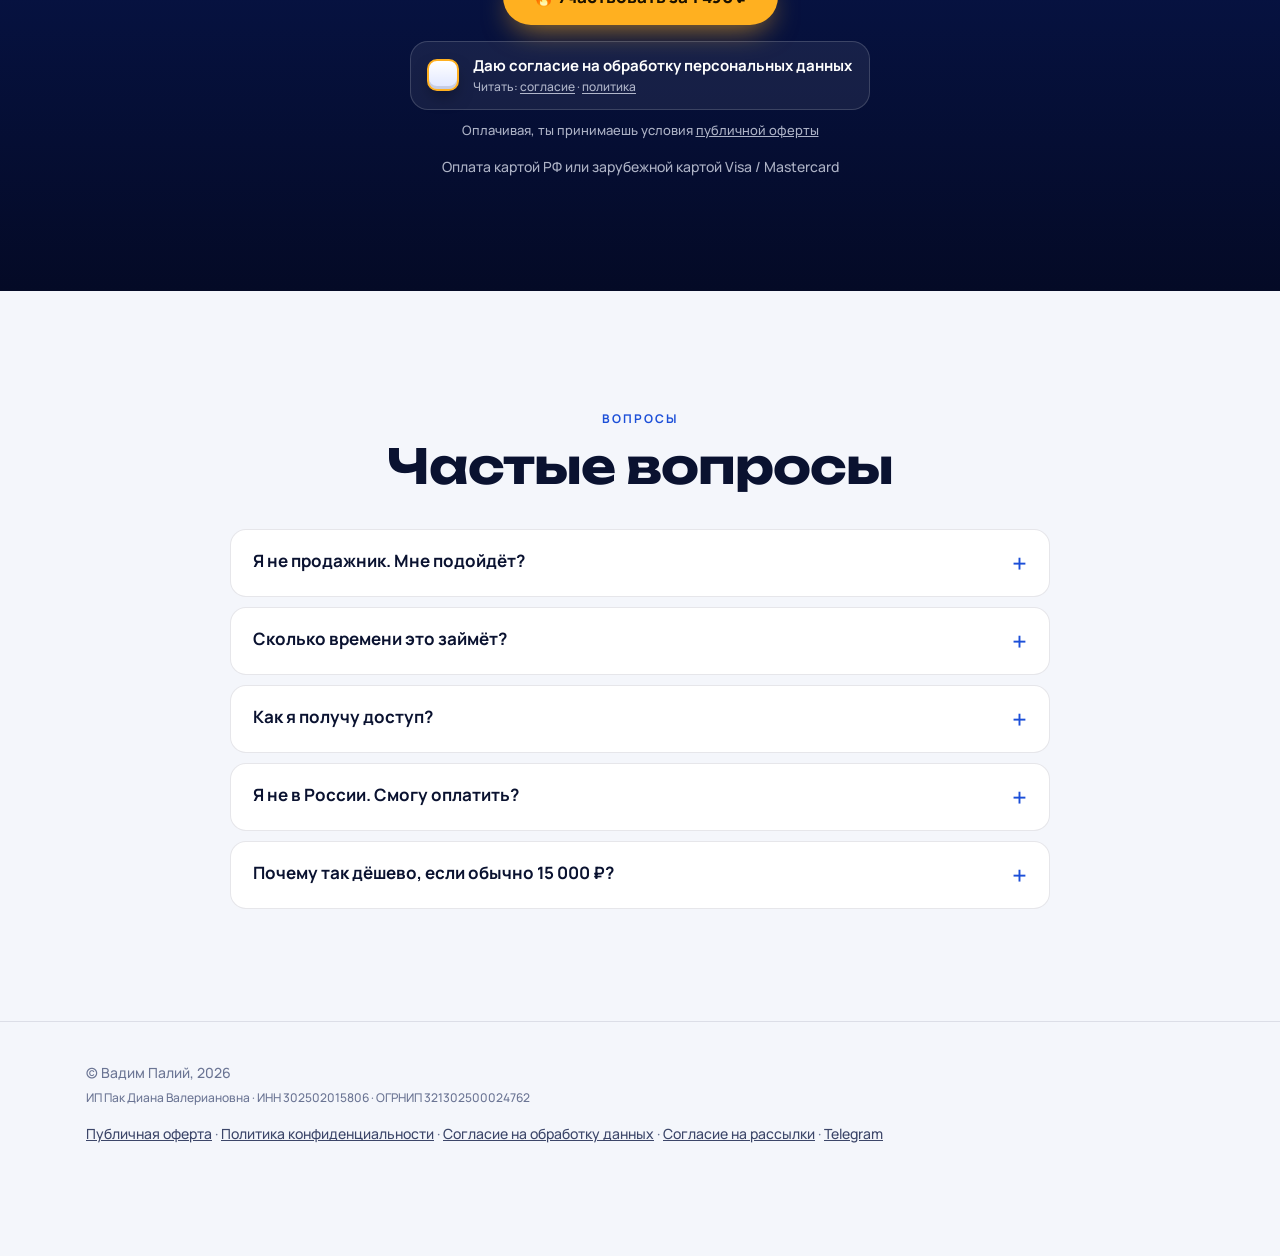
==== commit 16f6b9e2: "Галочка согласия на ПД, шторка перед оплатой, ссылки на документы Added consent checkbox for data pr" ====
--- a/index.html
+++ b/index.html
@@ -215,6 +215,32 @@
   .price{padding:18px}
 }
 @media (prefers-reduced-motion:reduce){*{transition:none!important;scroll-behavior:auto!important}}
+
+.consent{position:relative;display:flex;align-items:center;gap:14px;max-width:460px;margin:16px auto 0;padding:13px 16px;border-radius:18px;background:rgba(255,255,255,.07);border:1.5px solid rgba(255,255,255,.16);text-align:left;cursor:pointer;color:var(--on-hero-2);font-size:14px;line-height:1.4;transition:background .2s,border-color .2s,transform .15s;-webkit-tap-highlight-color:transparent;user-select:none}
+.consent:hover{background:rgba(255,255,255,.11)}
+.consent:active{transform:scale(.98)}
+.consent input{position:absolute;opacity:0;pointer-events:none}
+.consent .box{flex:none;width:32px;height:32px;border-radius:10px;display:grid;place-items:center;background:linear-gradient(180deg,#fff,#dfe6ff);border:2.5px solid #ffb020;box-shadow:0 8px 18px -6px rgba(0,0,0,.55),inset 0 -3px 0 rgba(10,18,48,.13);transition:transform .3s cubic-bezier(.3,1.7,.5,1),background .2s,box-shadow .2s;animation:cglow 2.2s ease-out infinite}
+.consent .box svg{width:20px;height:20px;fill:none;stroke:#1a1100;stroke-width:3.4;stroke-linecap:round;stroke-linejoin:round;stroke-dasharray:24;stroke-dashoffset:24;transition:stroke-dashoffset .3s .08s ease}
+.consent.on{background:rgba(255,176,32,.13);border-color:rgba(255,176,32,.6)}
+.consent.on .box{animation:none;transform:scale(1.1);border-color:#ffd166;background:linear-gradient(180deg,#ffd166,#ff9f0a);box-shadow:0 10px 24px -6px rgba(255,160,20,.95),inset 0 -3px 0 rgba(0,0,0,.12)}
+.consent.on .box svg{stroke-dashoffset:0}
+.consent b{display:block;color:#fff;font-weight:700;font-size:15px}.consent small{display:block;margin-top:3px;font-size:12px;color:var(--on-hero-2)}.consent a{color:inherit;text-decoration:underline;text-underline-offset:2px}
+.consent.nudge{animation:cnudge .45s}
+@keyframes cglow{0%{box-shadow:0 8px 18px -6px rgba(0,0,0,.55),inset 0 -3px 0 rgba(10,18,48,.13),0 0 0 0 rgba(255,176,32,.7)}70%,100%{box-shadow:0 8px 18px -6px rgba(0,0,0,.55),inset 0 -3px 0 rgba(10,18,48,.13),0 0 0 10px rgba(255,176,32,0)}}
+@keyframes cnudge{20%{transform:translateX(-7px)}40%{transform:translateX(7px)}60%{transform:translateX(-4px)}80%{transform:translateX(4px)}}
+.offer-note{margin:10px 0 0;font-size:13px;color:var(--on-hero-2)}.offer-note a{color:inherit}
+.sheet{position:fixed;inset:0;z-index:200;display:flex;align-items:flex-end;justify-content:center;background:rgba(4,10,38,.6);-webkit-backdrop-filter:blur(5px);backdrop-filter:blur(5px);opacity:0;pointer-events:none;transition:opacity .2s}
+.sheet.open{opacity:1;pointer-events:auto}
+.sheet .card{position:relative;width:100%;max-width:500px;background:linear-gradient(180deg,#123094,#071650);color:var(--on-hero);border-radius:26px 26px 0 0;padding:24px 20px calc(22px + env(safe-area-inset-bottom));text-align:center;transform:translateY(40px);transition:transform .3s cubic-bezier(.2,1.2,.4,1);box-shadow:0 -20px 60px -20px rgba(0,0,0,.6)}
+.sheet.open .card{transform:none}
+@media(min-width:640px){.sheet{align-items:center}.sheet .card{border-radius:26px}}
+.sheet h3{color:#fff;font-size:21px;margin:0 0 6px}
+.sheet p{margin:0;color:var(--on-hero-2);font-size:15px}
+.sheet .consent{margin:18px auto}
+.sheet .btn{width:100%}
+.sheet .x{position:absolute;top:10px;right:12px;width:36px;height:36px;border:0;border-radius:50%;background:rgba(255,255,255,.1);color:#fff;font-size:20px;cursor:pointer}
+footer .req{display:block;font-size:12px;margin-top:4px}
 </style>
 </head>
 <body>
@@ -342,6 +368,7 @@
       </div>
     </div>
     <a class="btn js-pay" href="https://t.me/vadim_palii_bot" target="_blank" rel="noopener">🔥 Участвовать за 1 490 ₽</a>
+    <label class="consent"><input type="checkbox" class="js-consent"><span class="box"><svg viewBox="0 0 24 24"><path d="M5 12.5l4.5 4.5L19 7.5"/></svg></span><span><b>Даю согласие на обработку персональных данных</b><small>Читать: <a href="//vadimpalii.pro/consent" target="_blank">согласие</a> · <a href="//vadimpalii.pro/privacy" target="_blank">политика</a></small></span></label>
   </div>
 </section>
 
@@ -426,6 +453,8 @@
       <div class="timer-cap">До повышения цены — до <b>23:59</b> по твоему времени</div>
     </div>
     <a class="btn js-pay" href="https://t.me/vadim_palii_bot" target="_blank" rel="noopener">🔥 Участвовать за 1 490 ₽</a>
+    <label class="consent"><input type="checkbox" class="js-consent"><span class="box"><svg viewBox="0 0 24 24"><path d="M5 12.5l4.5 4.5L19 7.5"/></svg></span><span><b>Даю согласие на обработку персональных данных</b><small>Читать: <a href="//vadimpalii.pro/consent" target="_blank">согласие</a> · <a href="//vadimpalii.pro/privacy" target="_blank">политика</a></small></span></label>
+    <p class="offer-note">Оплачивая, ты принимаешь условия <a href="//vadimpalii.pro/oferta" target="_blank">публичной оферты</a></p>
     <p style="margin-top:16px;font-size:14px;color:var(--on-hero-2)">Оплата картой РФ или зарубежной картой Visa / Mastercard</p>
   </div>
 </section>
@@ -445,8 +474,8 @@
 
 <footer>
   <div class="wrap">
-    <div>© Вадим Палий, <span data-year>2026</span></div>
-    <div><a href="#">Публичная оферта</a> · <a href="#">Политика конфиденциальности</a> · <a href="https://t.me/vadim_palii_bot" target="_blank" rel="noopener">Telegram</a></div>
+    <div>© Вадим Палий, <span data-year>2026</span><span class="req">ИП Пак Диана Валериановна · ИНН 302502015806 · ОГРНИП 321302500024762</span></div>
+    <div><a href="//vadimpalii.pro/oferta">Публичная оферта</a> · <a href="//vadimpalii.pro/privacy">Политика конфиденциальности</a> · <a href="//vadimpalii.pro/consent">Согласие на обработку данных</a> · <a href="//vadimpalii.pro/ads-consent">Согласие на рассылки</a> · <a href="https://t.me/vadim_palii_bot" target="_blank" rel="noopener">Telegram</a></div>
   </div>
 </footer>
 
@@ -489,5 +518,30 @@
   addEventListener('scroll', onScroll, {passive:true}); onScroll();
 })();
 </script>
+<div class="sheet" id="sheet" role="dialog" aria-modal="true" aria-labelledby="sh-t"><div class="card"><button class="x" type="button" aria-label="Закрыть">×</button><h3 id="sh-t">Последний шаг 🚀</h3><p>Отметь галочку — и переходим к оплате</p><label class="consent"><input type="checkbox" class="js-consent"><span class="box"><svg viewBox="0 0 24 24"><path d="M5 12.5l4.5 4.5L19 7.5"/></svg></span><span><b>Даю согласие на обработку персональных данных</b><small>Читать: <a href="//vadimpalii.pro/consent" target="_blank">согласие</a> · <a href="//vadimpalii.pro/privacy" target="_blank">политика</a></small></span></label><a class="btn" id="sheet-go" href="#">Перейти к оплате →</a><p class="offer-note">Оплачивая, ты принимаешь условия <a href="//vadimpalii.pro/oferta" target="_blank">публичной оферты</a></p></div></div>
+<script>
+(function(){
+  var KEY='pd_consent',ok=false;try{ok=localStorage.getItem(KEY)==='1'}catch(e){}
+  var boxes=[].slice.call(document.querySelectorAll('.js-consent'));
+  function sync(){boxes.forEach(function(b){b.checked=ok;b.closest('.consent').classList.toggle('on',ok)});}
+  function set(v){ok=v;try{localStorage.setItem(KEY,v?'1':'0')}catch(e){}sync();}
+  boxes.forEach(function(b){b.addEventListener('change',function(){set(b.checked)})});
+  sync();
+  var sheet=document.getElementById('sheet'),go=document.getElementById('sheet-go'),pay=null;
+  function open(){sheet.classList.add('open')}
+  function close(){sheet.classList.remove('open')}
+  document.querySelectorAll('a.js-pay').forEach(function(a){
+    a.addEventListener('click',function(e){pay=a.href;if(ok)return;e.preventDefault();open();});
+  });
+  go.addEventListener('click',function(e){
+    e.preventDefault();
+    if(!ok){var c=sheet.querySelector('.consent');c.classList.remove('nudge');void c.offsetWidth;c.classList.add('nudge');return;}
+    var u=pay||document.querySelector('a.js-pay').href;close();
+    var w=window.open(u,'_blank');if(!w)location.href=u;
+  });
+  sheet.addEventListener('click',function(e){if(e.target===sheet||e.target.classList.contains('x'))close();});
+  document.addEventListener('keydown',function(e){if(e.key==='Escape')close();});
+})();
+</script>
 </body>
-</html>+</html>
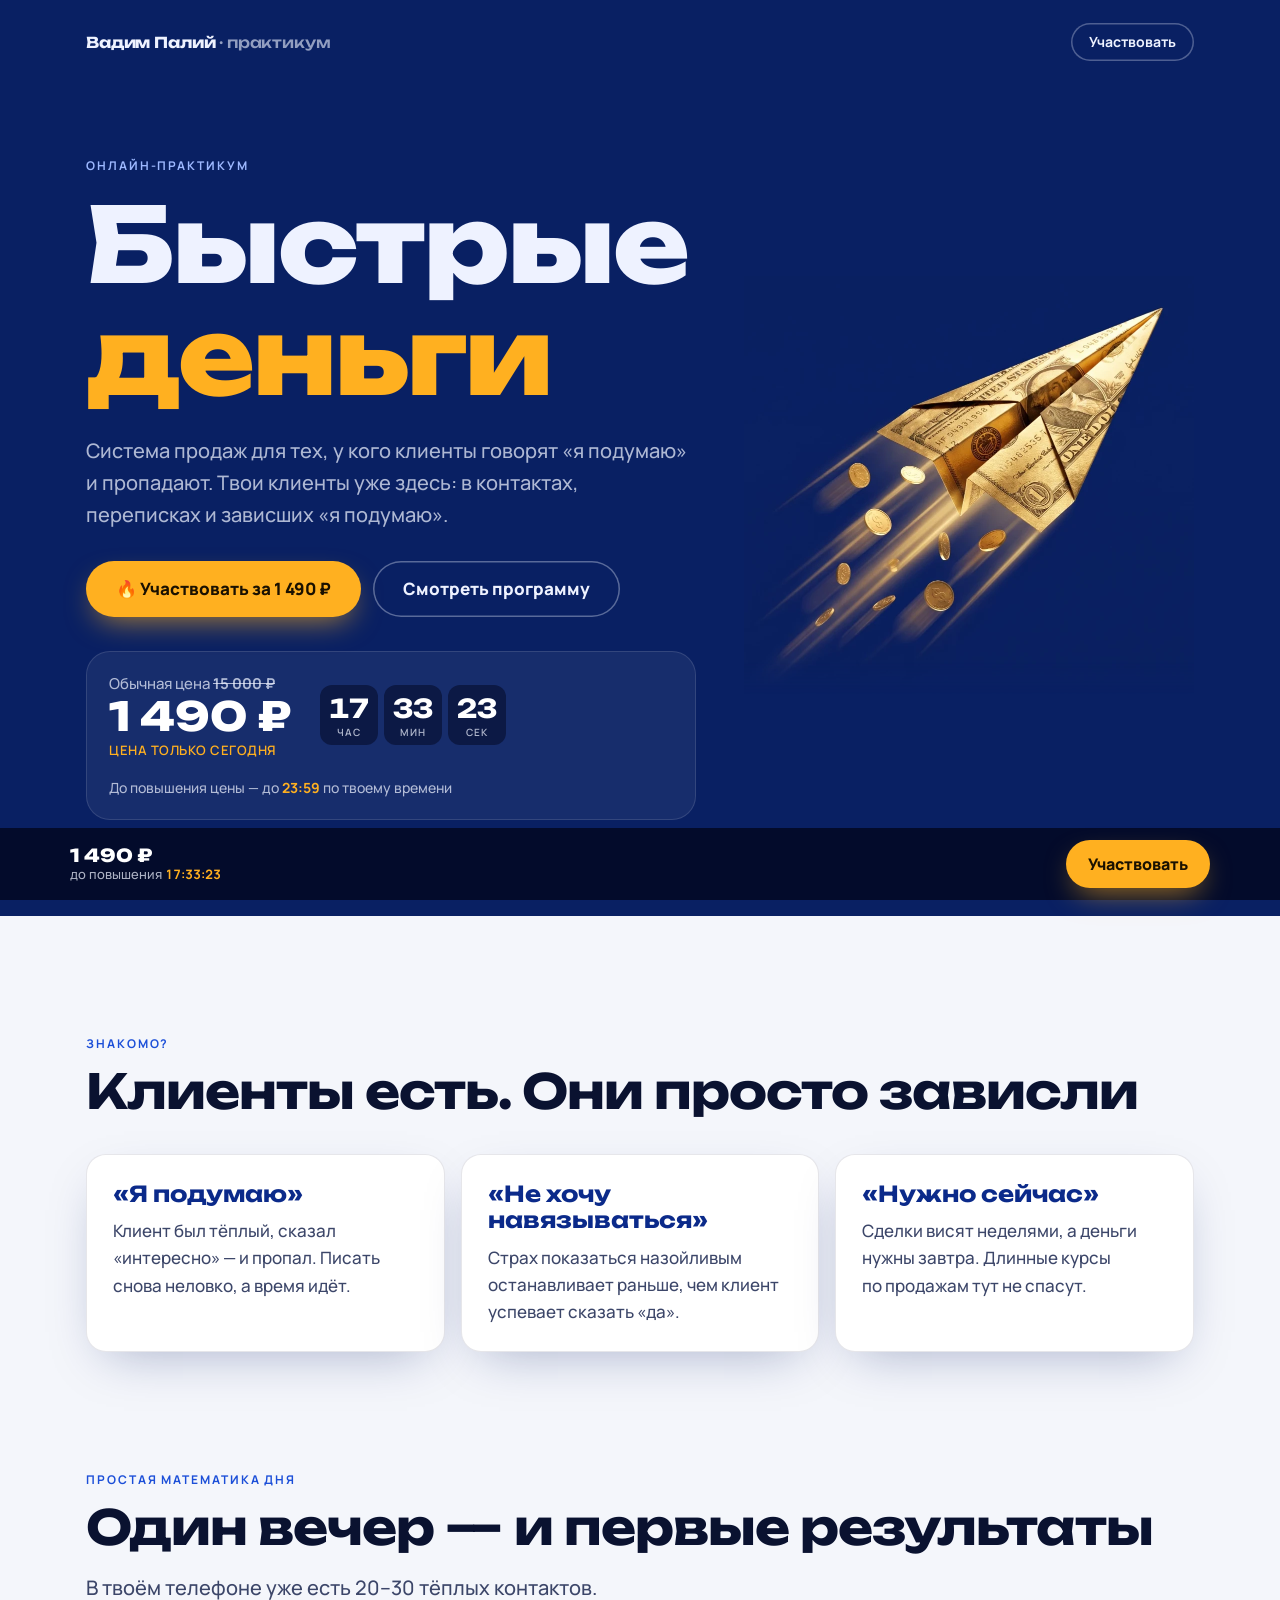
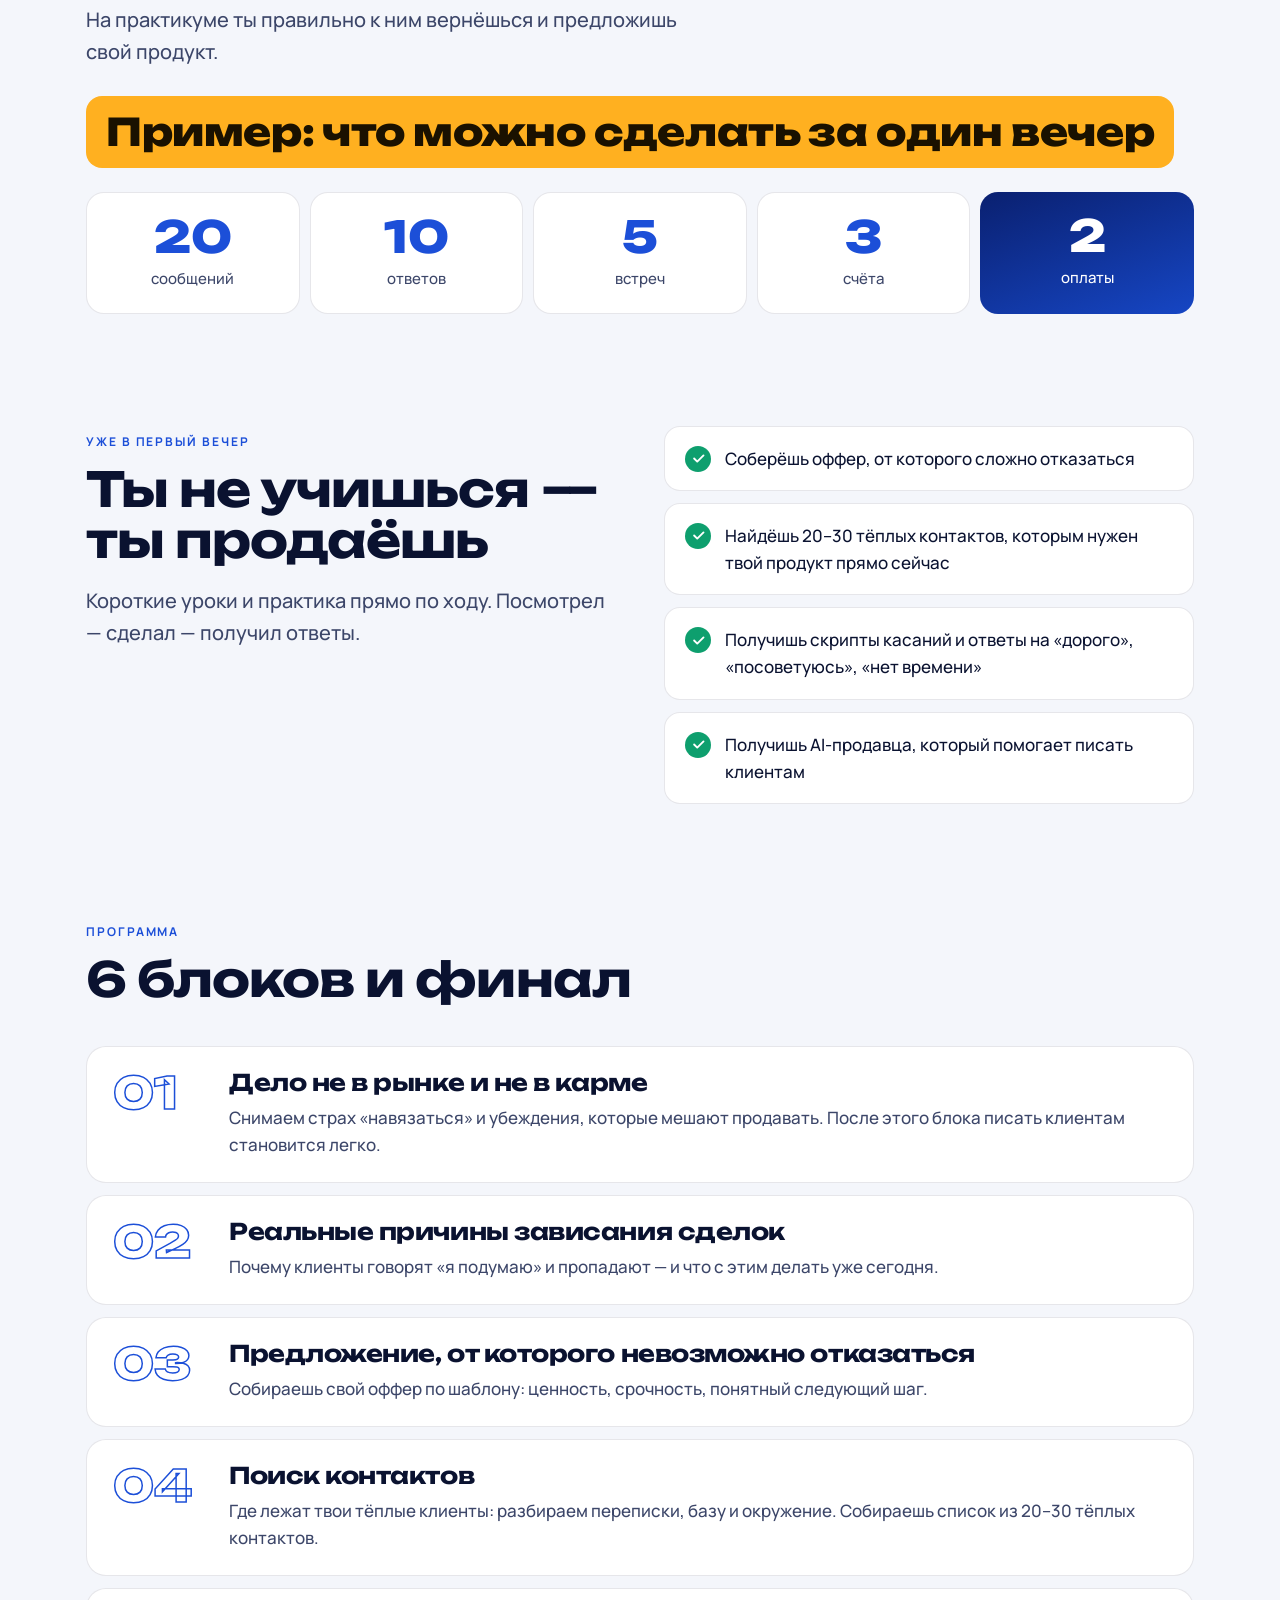
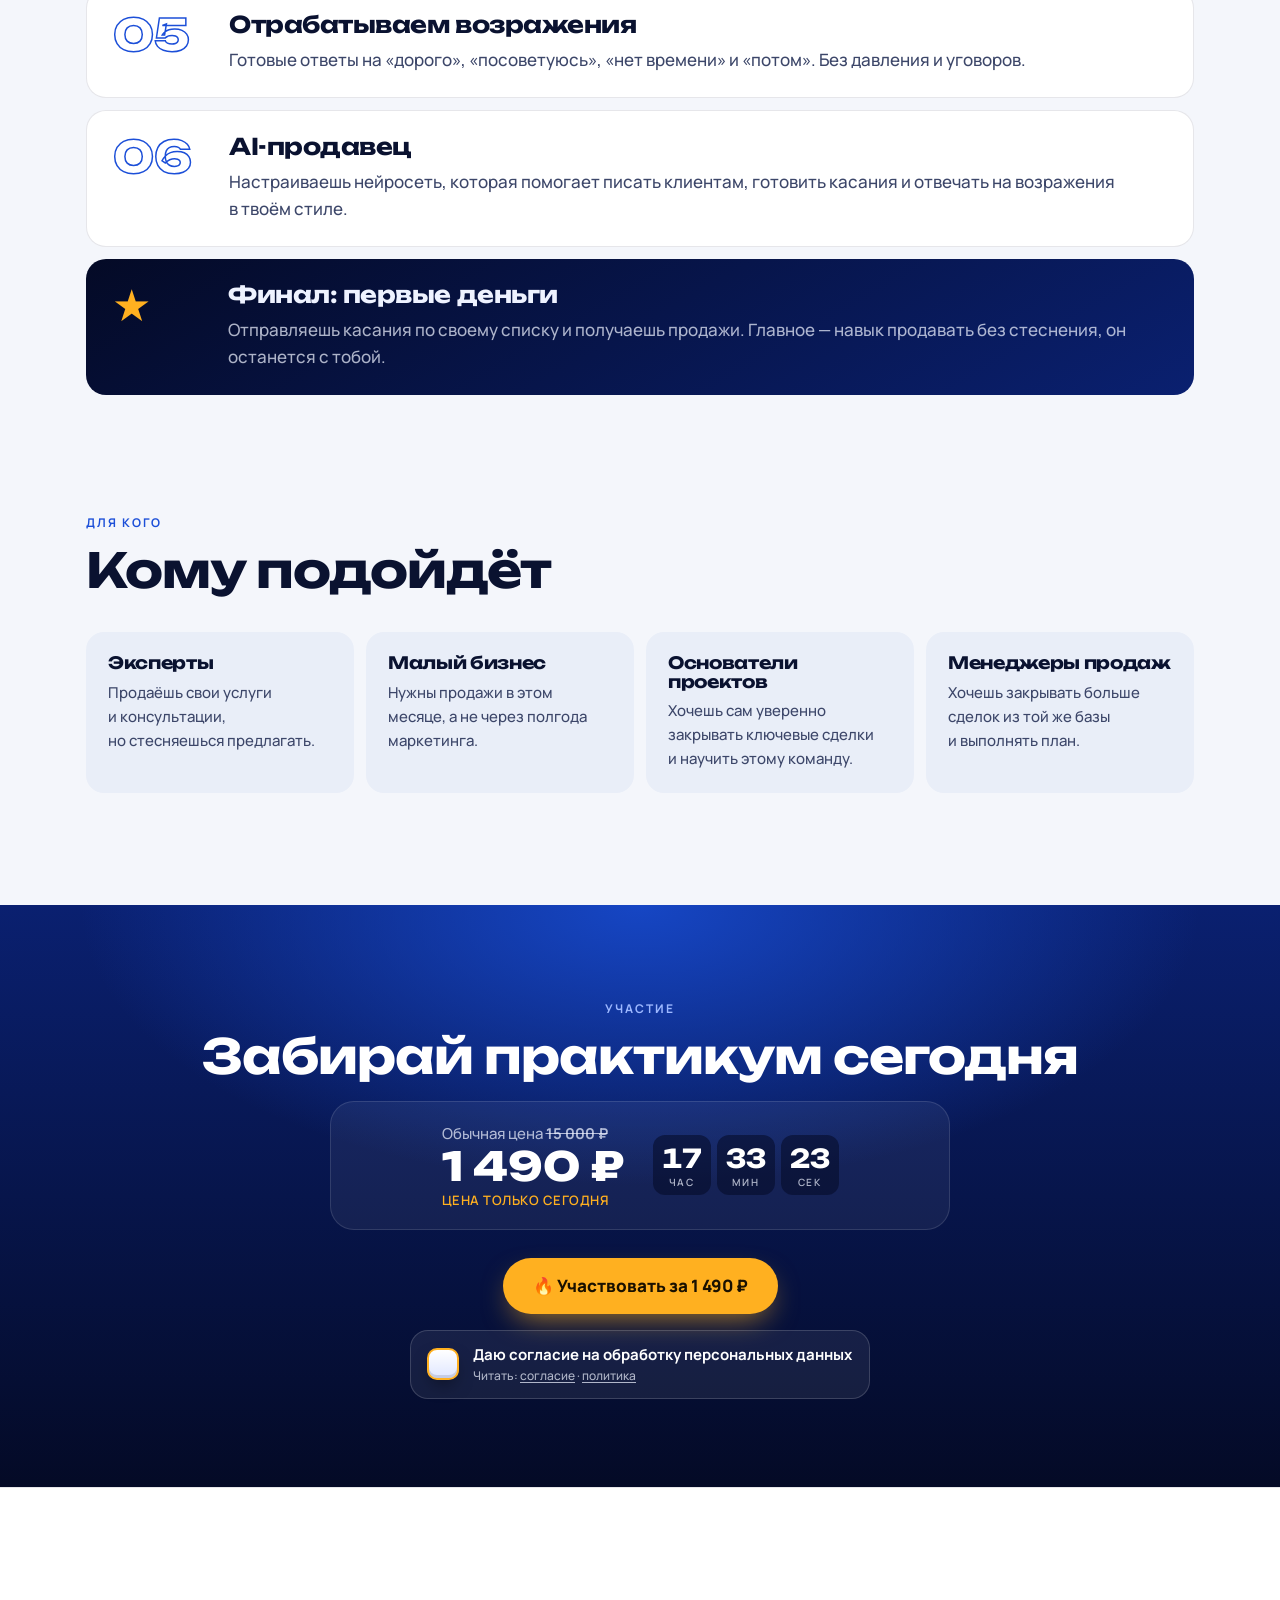
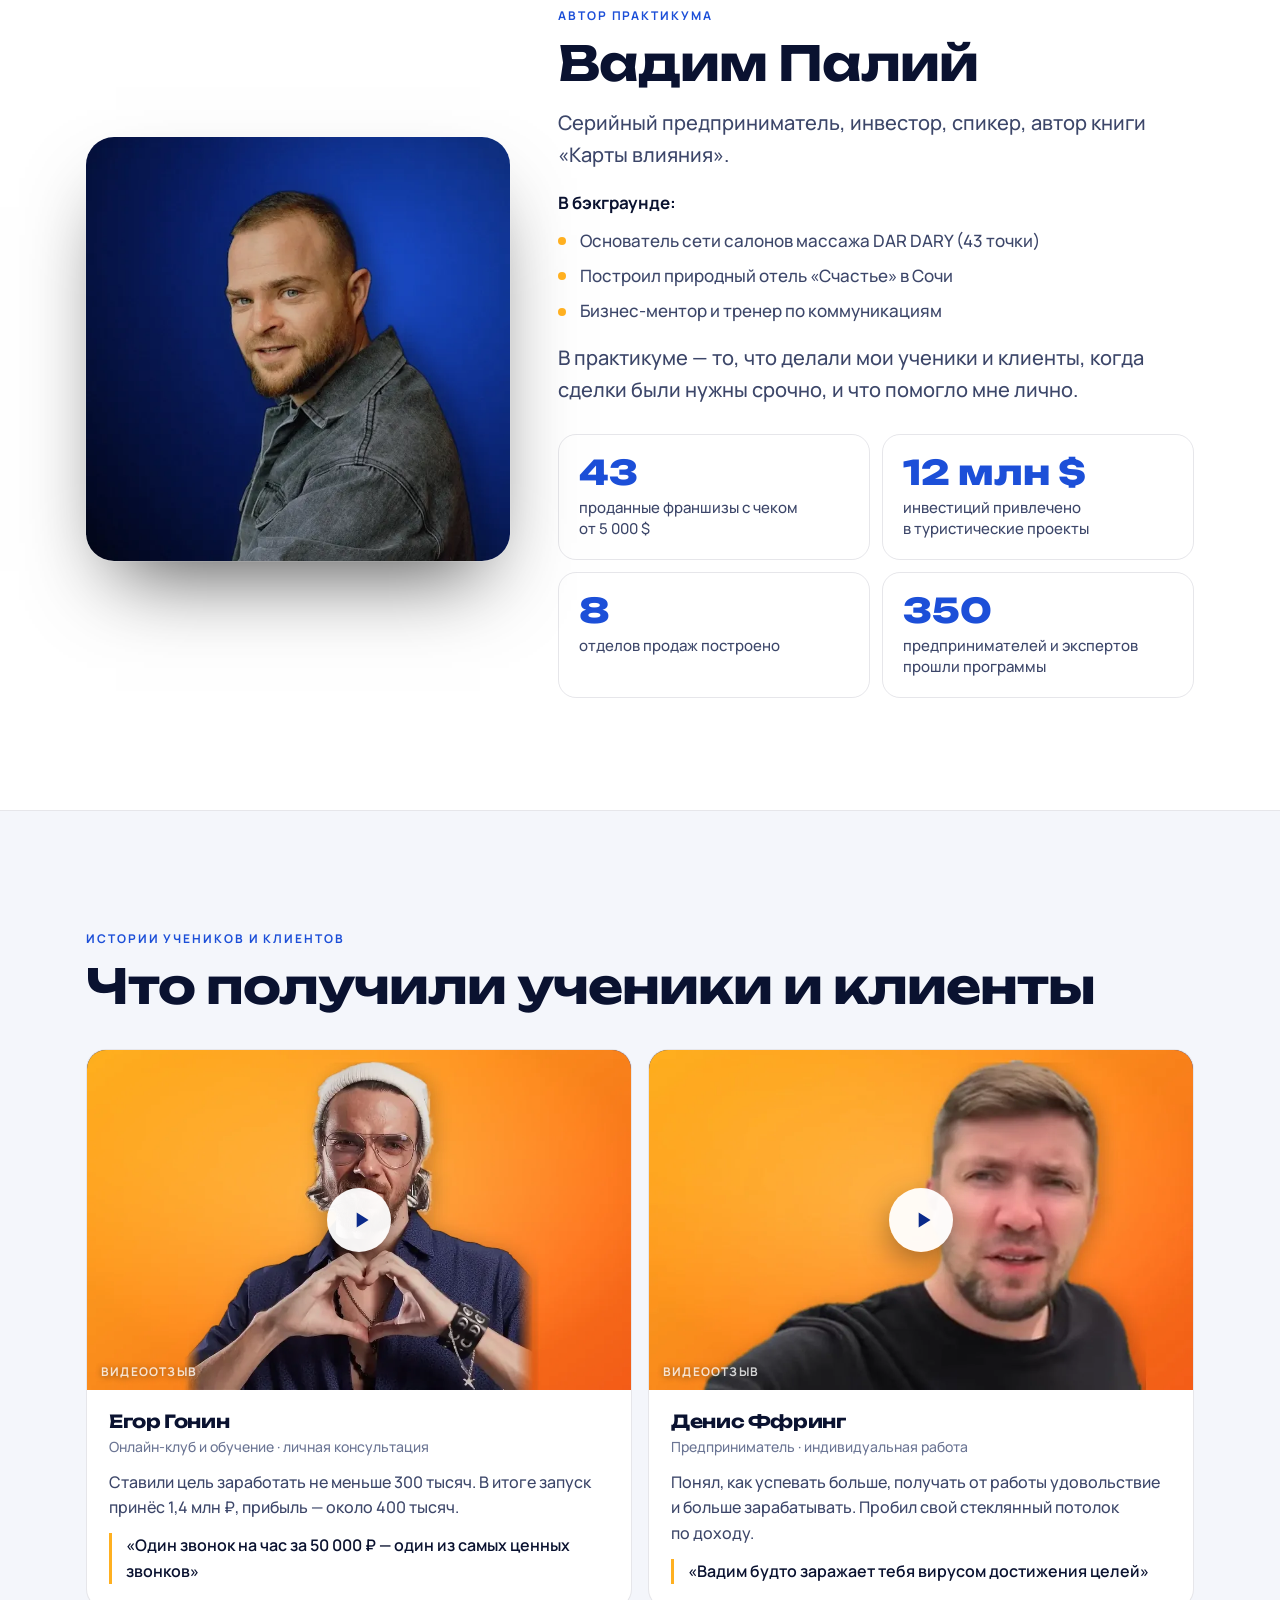
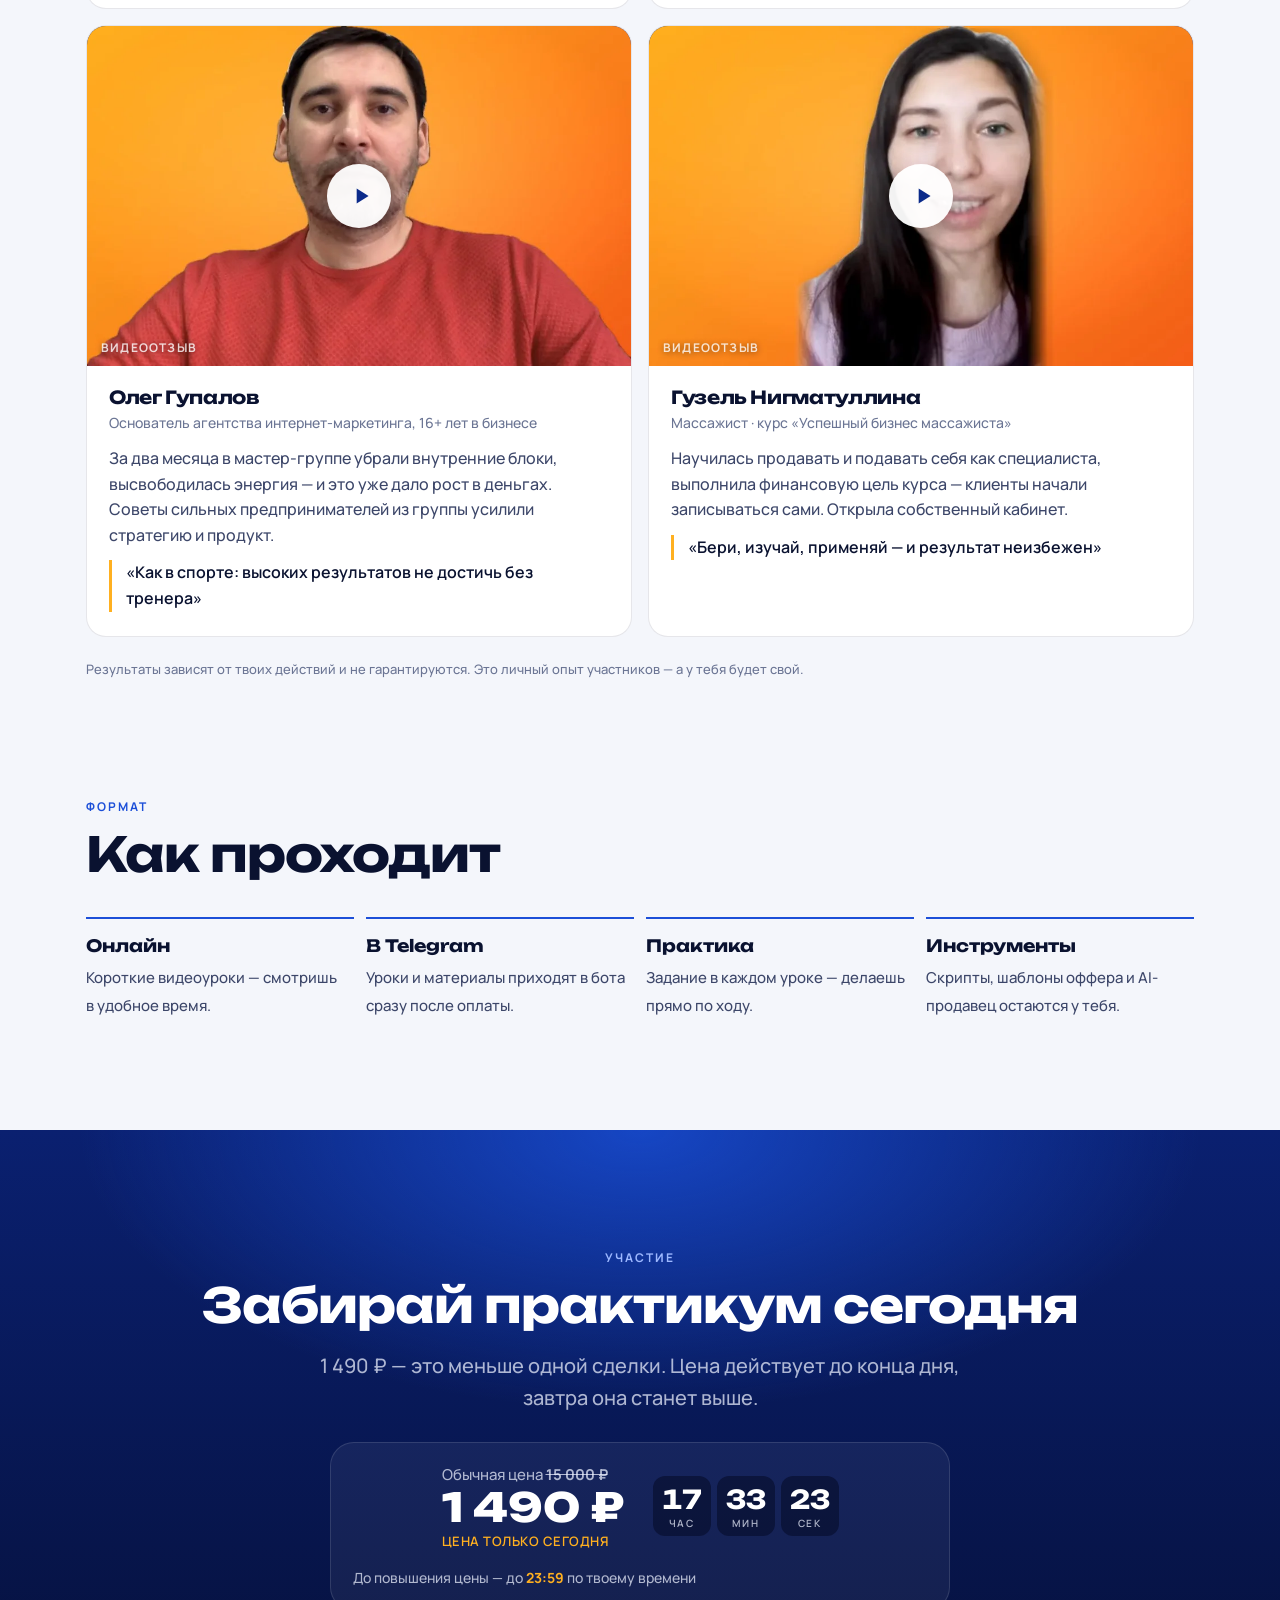
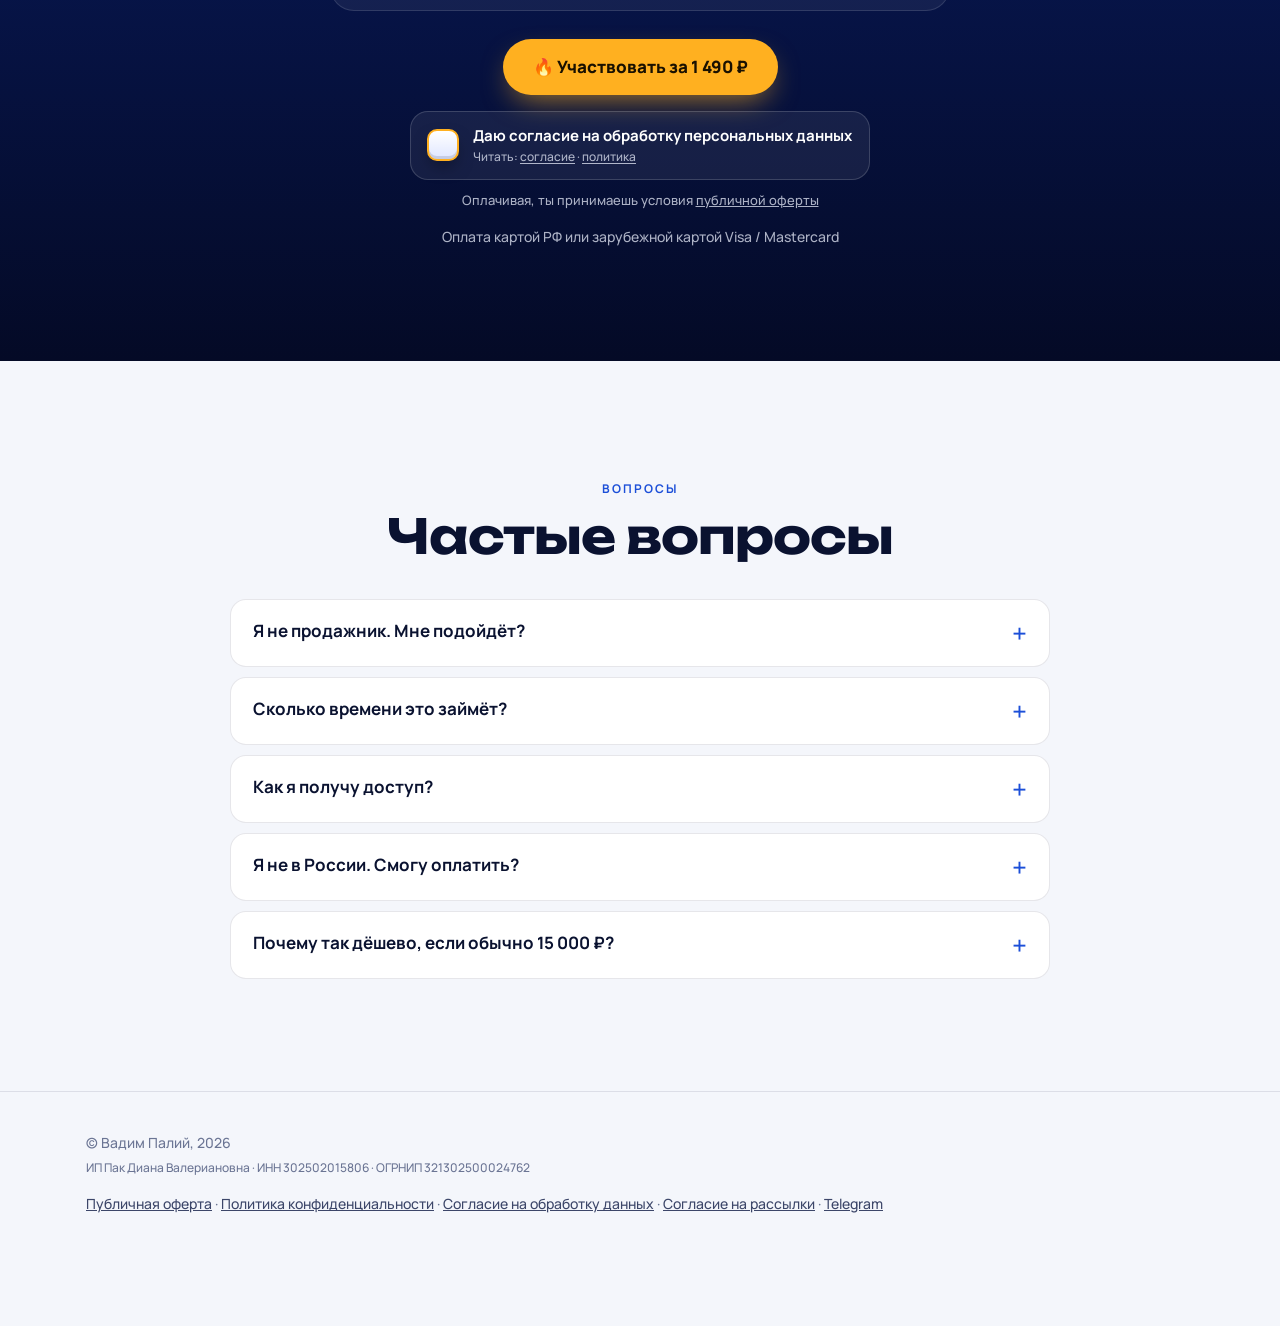
==== commit 0767dbee: "Тексты: мягче формулировки про деньги, дисклеймер под отзывами" ====
--- a/index.html
+++ b/index.html
@@ -4,7 +4,7 @@
 <meta charset="utf-8">
 <meta name="viewport" content="width=device-width, initial-scale=1, viewport-fit=cover">
 <title>Быстрые деньги</title>
-<meta name="description" content="Онлайн-практикум Вадима Палий: система быстрых продаж с денежным результатом за 1–3 вечера.">
+<meta name="description" content="Онлайн-практикум Вадима Палий: система продаж для тех, у кого клиенты говорят «я подумаю» и пропадают.">
 <link rel="preconnect" href="https://fonts.googleapis.com">
 <link rel="preconnect" href="https://fonts.gstatic.com" crossorigin>
 <link href="https://fonts.googleapis.com/css2?family=Unbounded:wght@500;700;800&family=Manrope:wght@400;500;600;700;800&display=swap" rel="stylesheet">
@@ -257,7 +257,7 @@
     <div>
       <span class="eyebrow">Онлайн-практикум</span>
       <h1>Быстрые <em>деньги</em></h1>
-      <p class="lead">Система быстрых продаж с&nbsp;денежным результатом <b>за&nbsp;1–3 вечера.</b> Деньги уже рядом: в&nbsp;твоих контактах, переписках и&nbsp;зависших «я&nbsp;подумаю».</p>
+      <p class="lead">Система продаж для тех, у&nbsp;кого клиенты говорят «я&nbsp;подумаю» и&nbsp;пропадают. Твои клиенты уже здесь: в&nbsp;контактах, переписках и&nbsp;зависших «я&nbsp;подумаю».</p>
       <div class="ctas">
         <a class="btn js-pay" href="#buy">🔥 Участвовать за 1 490 ₽</a>
         <a class="btn ghost" href="#program">Смотреть программу</a>
@@ -282,7 +282,7 @@
 <section>
   <div class="wrap">
     <span class="eyebrow">Знакомо?</span>
-    <h2>Деньги есть. Они просто зависли</h2>
+    <h2>Клиенты есть. Они просто зависли</h2>
     <div class="grid3">
       <div class="card"><div class="q">«Я подумаю»</div><p>Клиент был тёплый, сказал «интересно» — и&nbsp;пропал. Писать снова неловко, а&nbsp;время идёт.</p></div>
       <div class="card"><div class="q">«Не хочу навязываться»</div><p>Страх показаться назойливым останавливает раньше, чем клиент успевает сказать «да».</p></div>
@@ -294,8 +294,8 @@
 <section style="padding-top:0">
   <div class="wrap">
     <span class="eyebrow">Простая математика дня</span>
-    <h2>Один вечер — и&nbsp;первые оплаты</h2>
-    <p class="lead">В&nbsp;твоём телефоне уже есть 20–30 человек, которые у&nbsp;тебя купят. На&nbsp;практикуме ты правильно к&nbsp;ним вернёшься и&nbsp;продашь свой продукт.</p>
+    <h2>Один вечер — и&nbsp;первые результаты</h2>
+    <p class="lead">В&nbsp;твоём телефоне уже есть 20–30 тёплых контактов. На&nbsp;практикуме ты правильно к&nbsp;ним вернёшься и&nbsp;предложишь свой продукт.</p>
     <div class="evening">Пример: что можно сделать за&nbsp;один вечер</div>
     <div class="math">
       <div><b>20</b><span>сообщений</span></div>
@@ -316,7 +316,7 @@
     </div>
     <ul class="checks">
       <li>Соберёшь оффер, от&nbsp;которого сложно отказаться</li>
-      <li>Найдёшь 20–30 контактов, готовых купить сейчас</li>
+      <li>Найдёшь 20–30 тёплых контактов, которым нужен твой продукт прямо сейчас</li>
       <li>Получишь скрипты касаний и&nbsp;ответы на&nbsp;«дорого», «посоветуюсь», «нет времени»</li>
       <li>Получишь AI-продавца, который помогает писать клиентам</li>
     </ul>
@@ -331,10 +331,10 @@
       <div class="mod"><div class="num">01</div><div><h3>Дело не в&nbsp;рынке и&nbsp;не&nbsp;в&nbsp;карме</h3><p>Снимаем страх «навязаться» и&nbsp;убеждения, которые мешают продавать. После этого блока писать клиентам становится легко.</p></div></div>
       <div class="mod"><div class="num">02</div><div><h3>Реальные причины зависания сделок</h3><p>Почему клиенты говорят «я подумаю» и&nbsp;пропадают — и&nbsp;что с&nbsp;этим делать уже сегодня.</p></div></div>
       <div class="mod"><div class="num">03</div><div><h3>Предложение, от&nbsp;которого невозможно отказаться</h3><p>Собираешь свой оффер по&nbsp;шаблону: ценность, срочность, понятный следующий шаг.</p></div></div>
-      <div class="mod"><div class="num">04</div><div><h3>Поиск контактов</h3><p>Где лежат твои быстрые деньги: разбираем переписки, базу и&nbsp;окружение. Собираешь список из&nbsp;20–30 тёплых контактов.</p></div></div>
+      <div class="mod"><div class="num">04</div><div><h3>Поиск контактов</h3><p>Где лежат твои тёплые клиенты: разбираем переписки, базу и&nbsp;окружение. Собираешь список из&nbsp;20–30 тёплых контактов.</p></div></div>
       <div class="mod"><div class="num">05</div><div><h3>Отрабатываем возражения</h3><p>Готовые ответы на&nbsp;«дорого», «посоветуюсь», «нет времени» и&nbsp;«потом». Без давления и&nbsp;уговоров.</p></div></div>
       <div class="mod"><div class="num">06</div><div><h3>AI-продавец</h3><p>Настраиваешь нейросеть, которая помогает писать клиентам, готовить касания и&nbsp;отвечать на&nbsp;возражения в&nbsp;твоём стиле.</p></div></div>
-      <div class="mod final"><div class="num">★</div><div><h3>Финал: первые деньги</h3><p>Отправляешь касания по&nbsp;своему списку и&nbsp;получаешь первые деньги. А&nbsp;главное — навык быстро создавать доход. Этот навык останется с&nbsp;тобой навсегда.</p></div></div>
+      <div class="mod final"><div class="num">★</div><div><h3>Финал: первые деньги</h3><p>Отправляешь касания по&nbsp;своему списку и&nbsp;получаешь продажи. Главное — навык продавать без стеснения, он останется с&nbsp;тобой.</p></div></div>
     </div>
   </div>
 </section>
@@ -385,7 +385,7 @@
         <li>Построил природный отель «Счастье» в&nbsp;Сочи</li>
         <li>Бизнес-ментор и&nbsp;тренер по&nbsp;коммуникациям</li>
       </ul>
-      <p class="lead">В&nbsp;практикуме — то, что делали мои ученики и&nbsp;клиенты, когда деньги были нужны срочно, и&nbsp;что помогло мне лично.</p>
+      <p class="lead">В&nbsp;практикуме — то, что делали мои ученики и&nbsp;клиенты, когда сделки были нужны срочно, и&nbsp;что помогло мне лично.</p>
       <div class="stats">
         <div class="stat"><b>43</b><span>проданные франшизы с&nbsp;чеком от&nbsp;5&nbsp;000&nbsp;$</span></div>
         <div class="stat"><b>12 млн $</b><span>инвестиций привлечено в&nbsp;туристические проекты</span></div>
@@ -400,7 +400,7 @@
 <section id="cases">
   <div class="wrap">
     <span class="eyebrow">Истории учеников и клиентов</span>
-    <h2>Результаты в&nbsp;деньгах</h2>
+    <h2>Что получили ученики и&nbsp;клиенты</h2>
     <div class="cases">
       <article class="case">
         <a class="vid" href="https://youtu.be/YE8bRK0YZPk" target="_blank" rel="noopener"><img src="review1.webp" alt="" loading="lazy" width="960" height="600"><span>Видеоотзыв</span></a>
@@ -419,6 +419,7 @@
         <div class="body"><h3>Гузель Нигматуллина</h3><div class="role">Массажист · курс «Успешный бизнес массажиста»</div><p>Научилась продавать и&nbsp;подавать себя как специалиста, выполнила финансовую цель курса — клиенты начали записываться сами. Открыла собственный кабинет.</p><p class="quote">«Бери, изучай, применяй — и&nbsp;результат неизбежен»</p></div>
       </article>
     </div>
+    <p style="margin:22px 0 0;font-size:13px;color:var(--muted)">Результаты зависят от&nbsp;твоих действий и&nbsp;не&nbsp;гарантируются. Это личный опыт участников — а&nbsp;у&nbsp;тебя будет свой.</p>
   </div>
 </section>
 
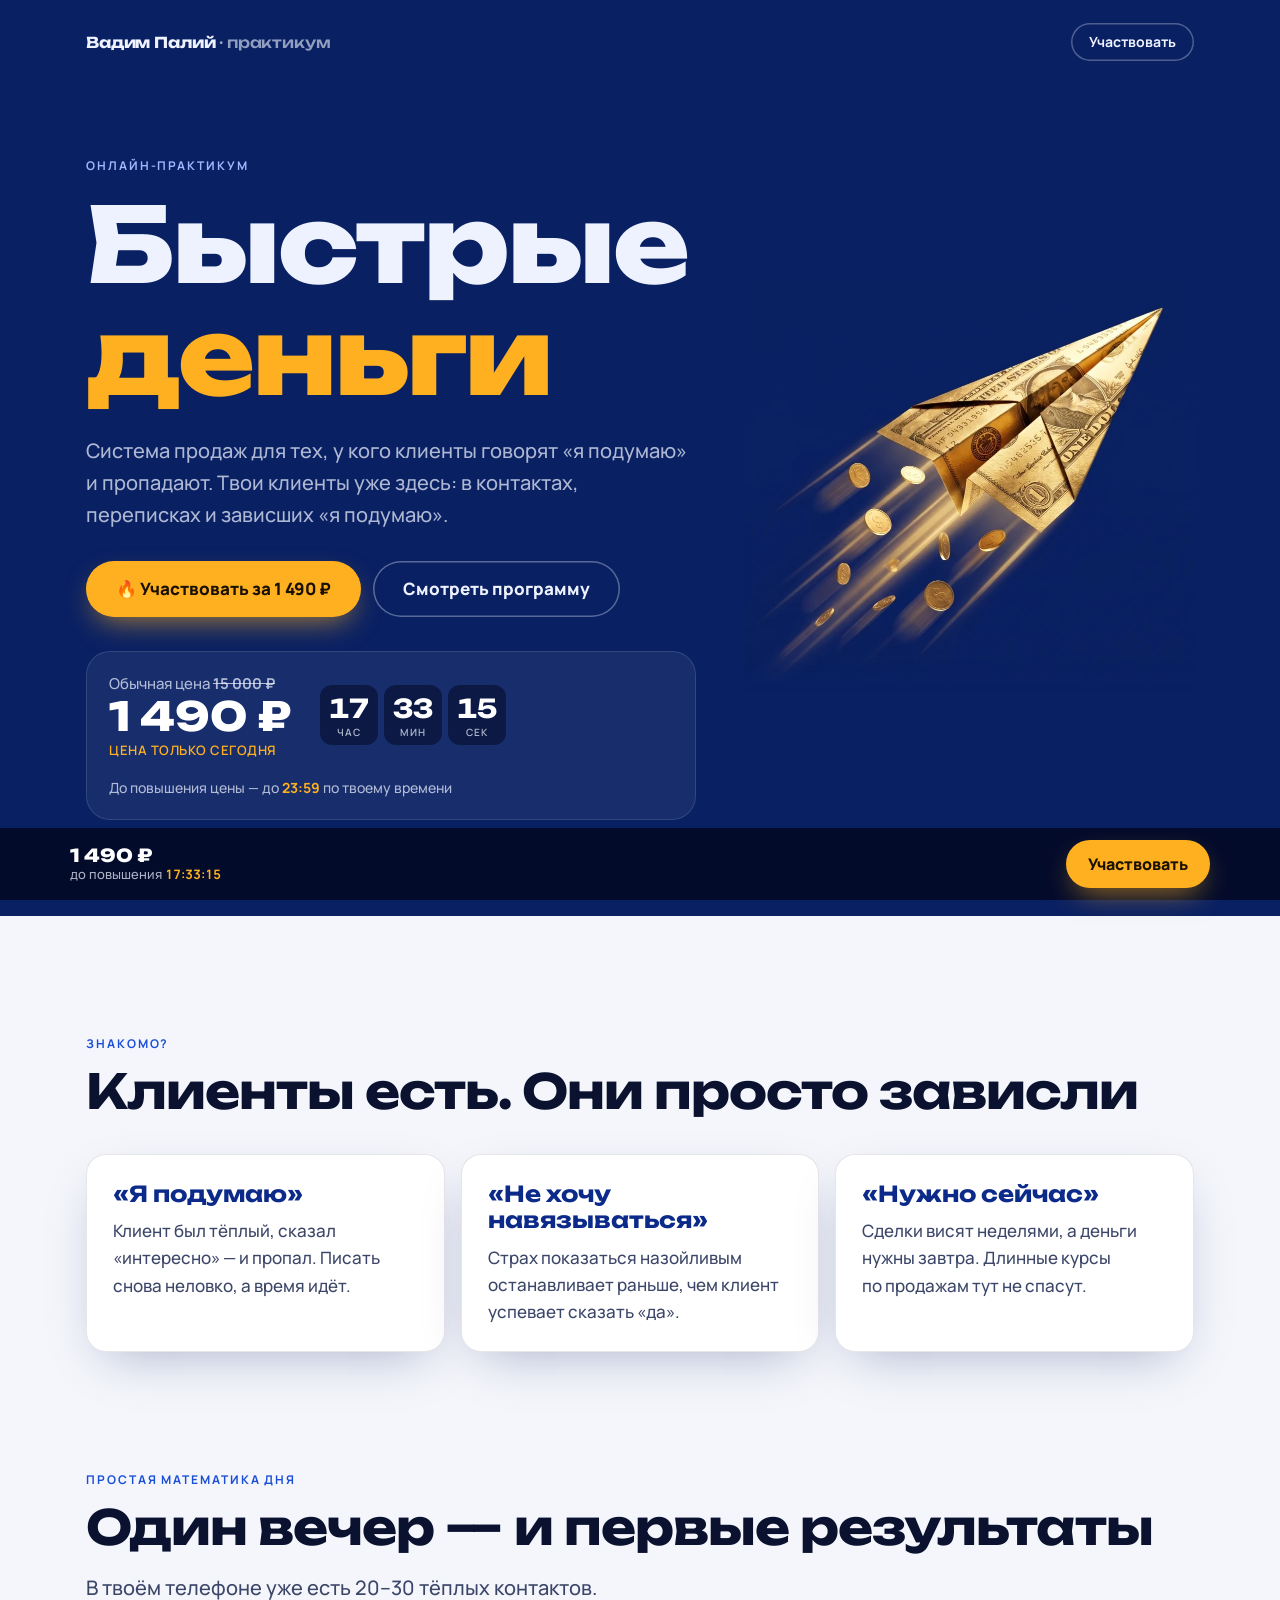
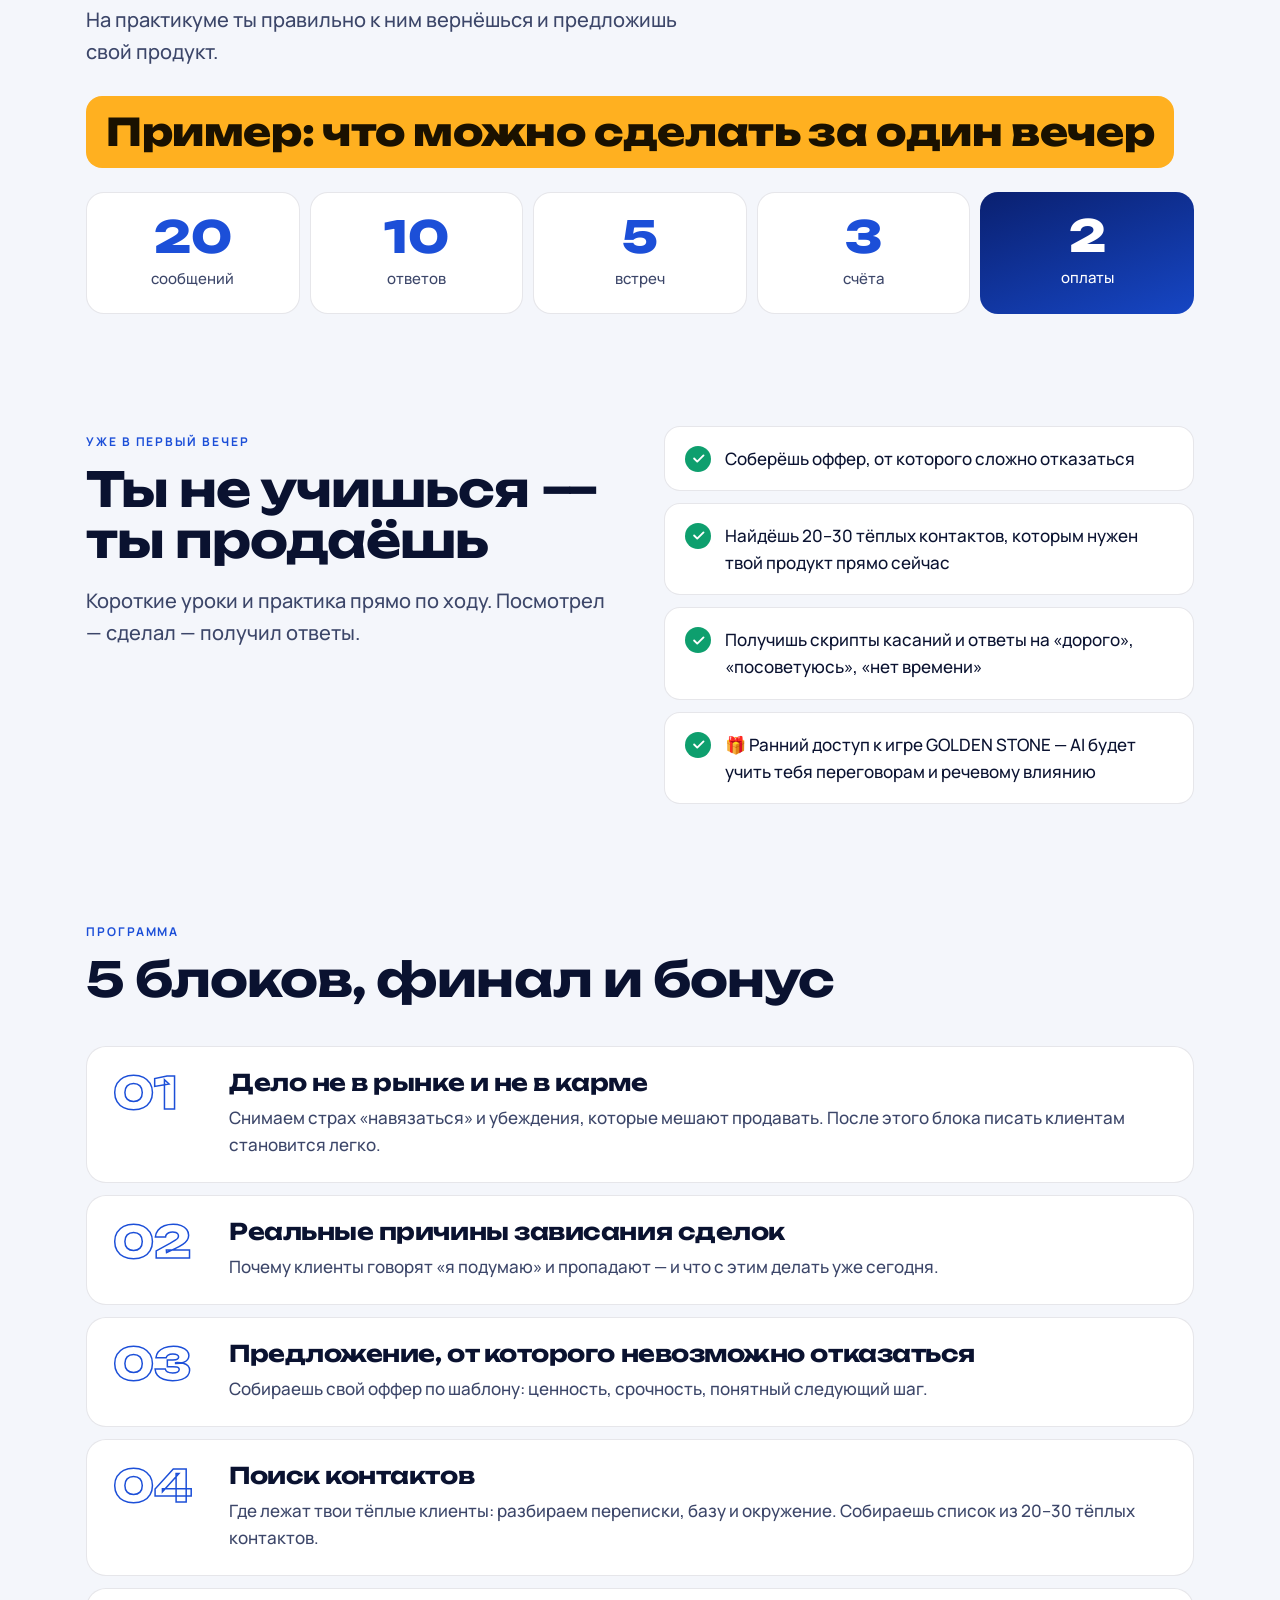
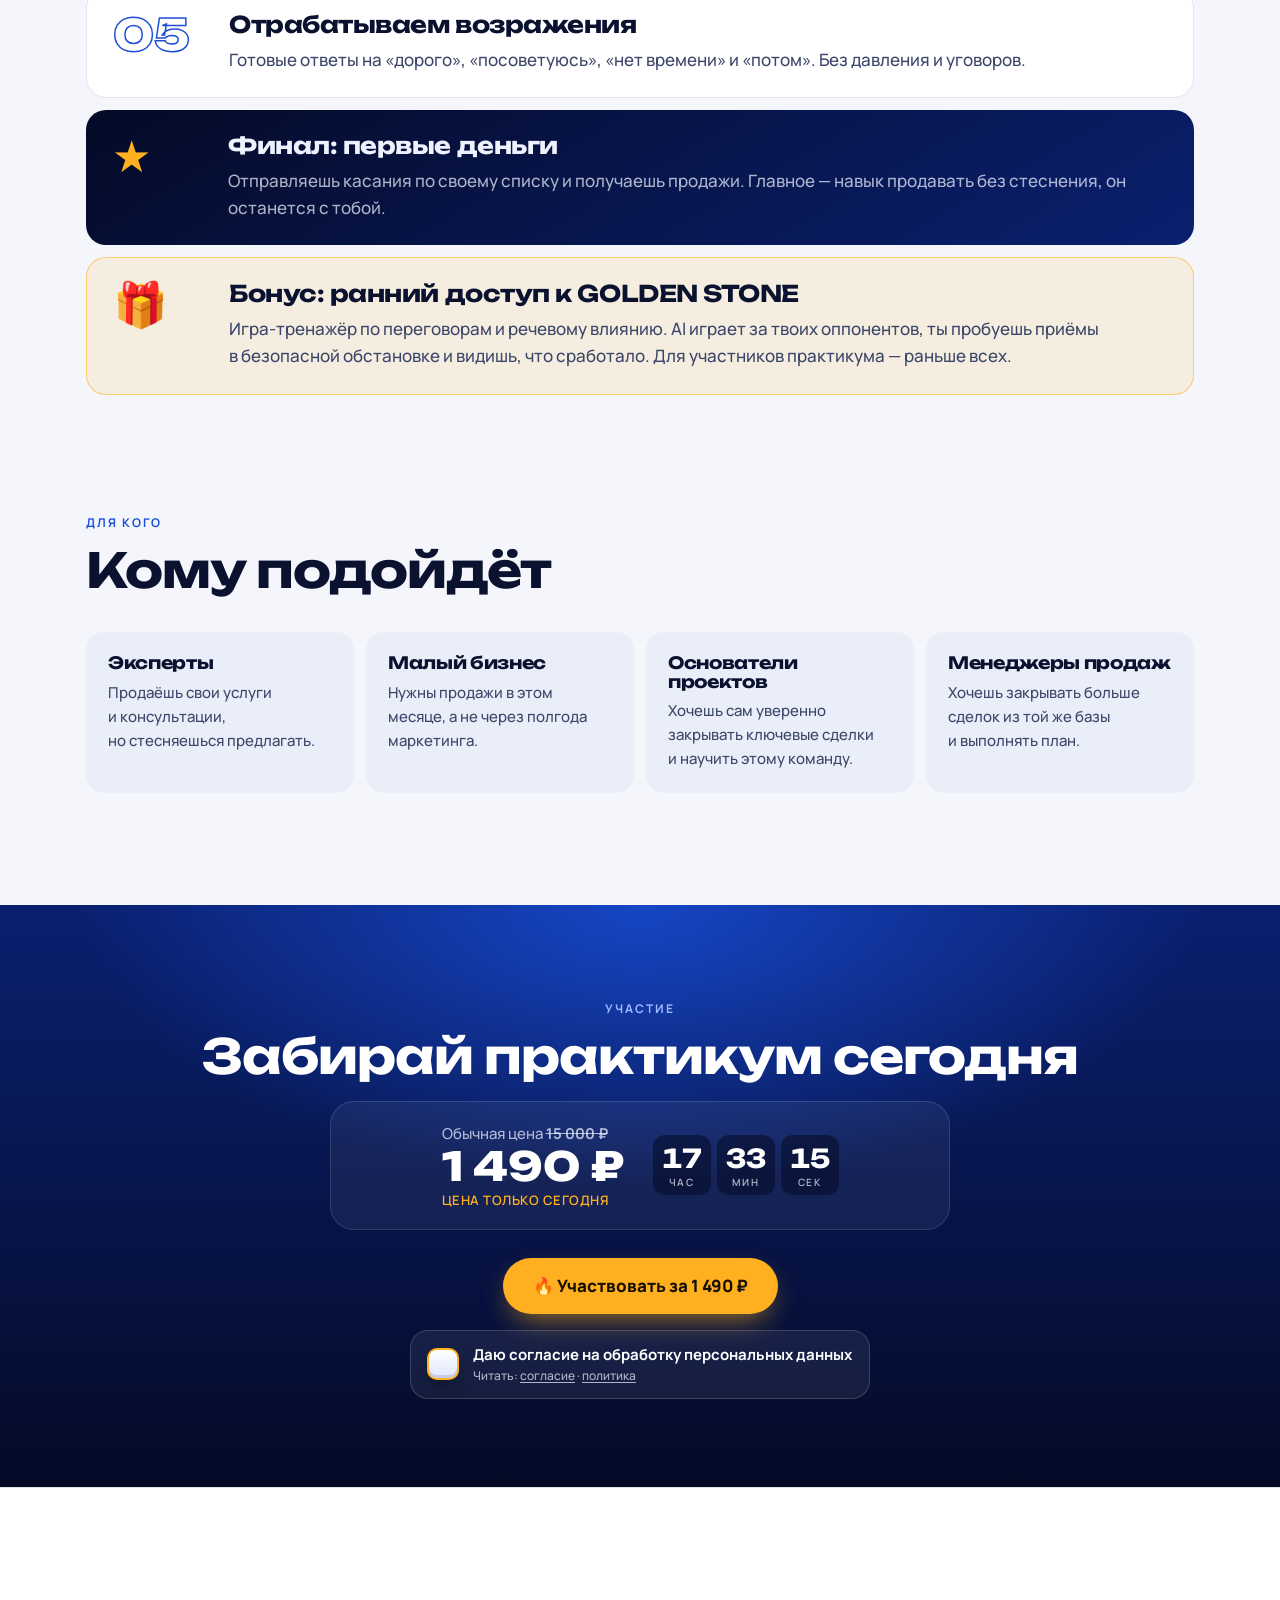
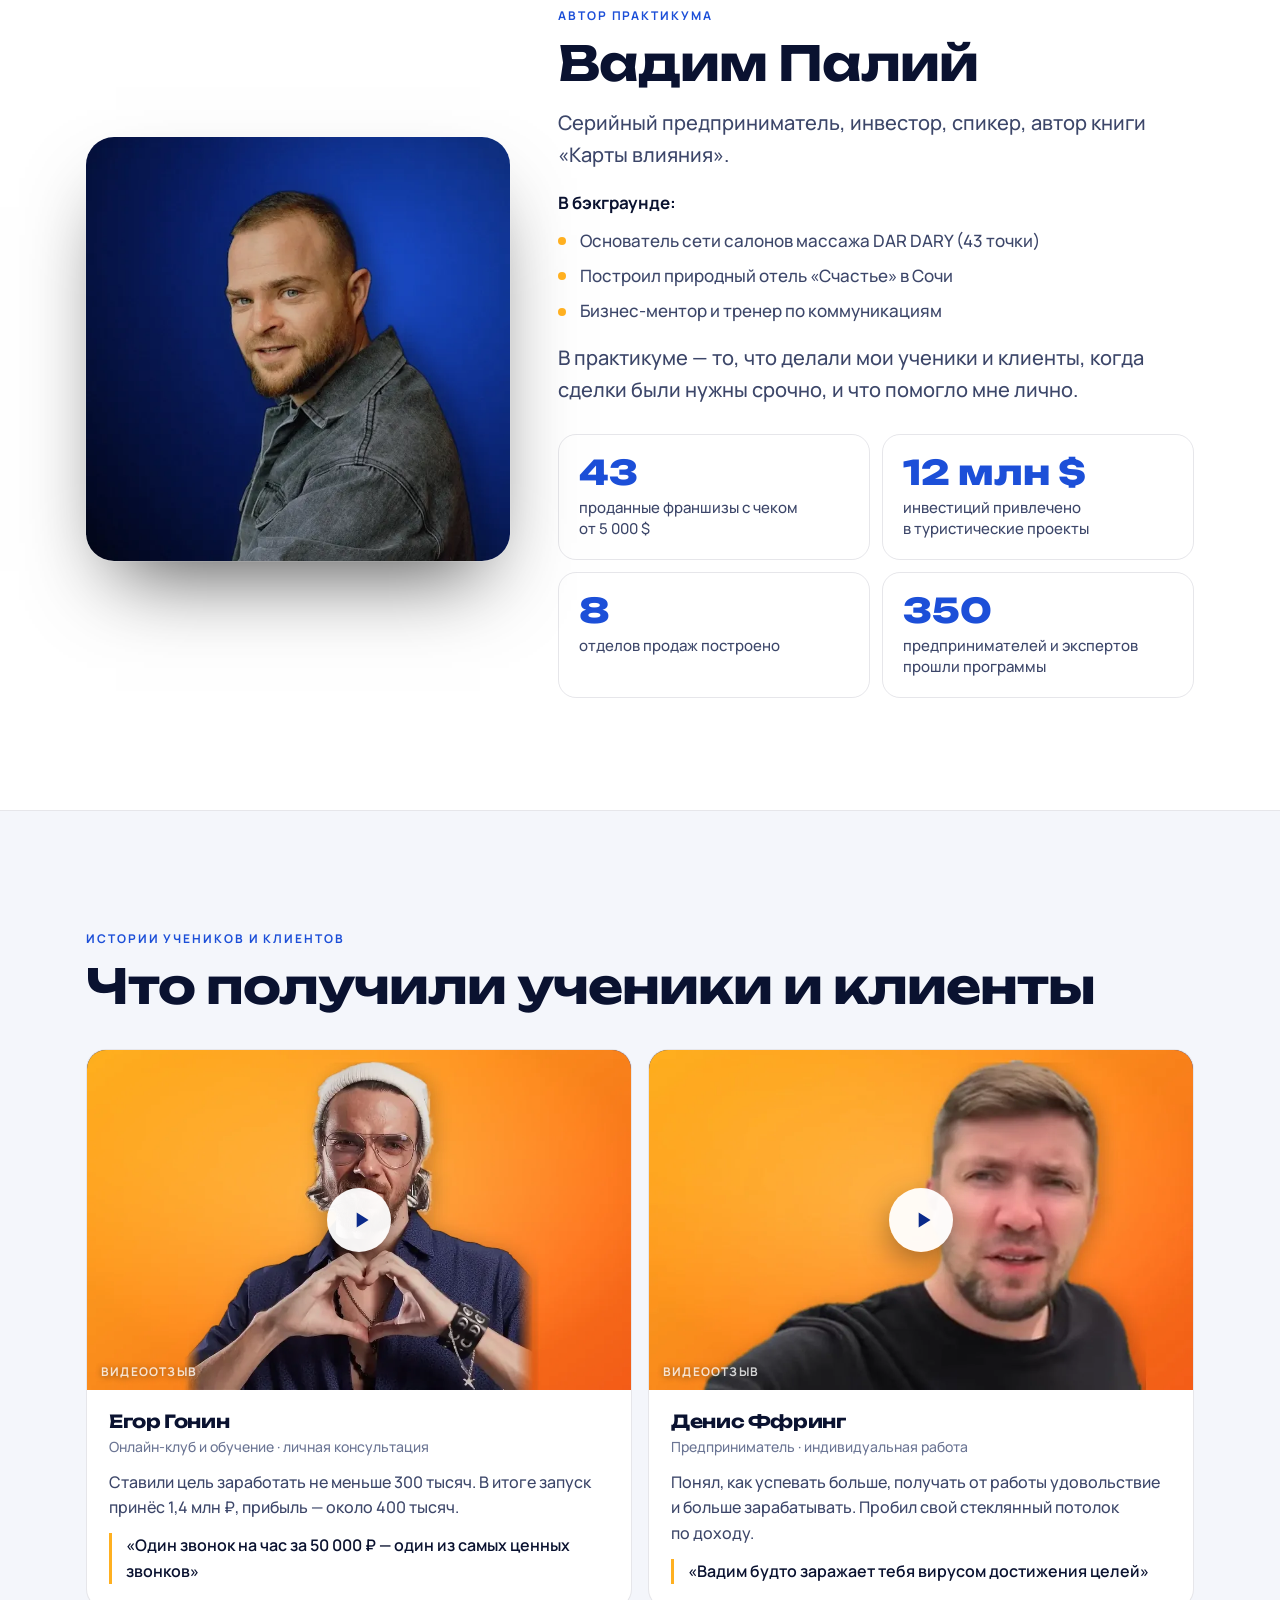
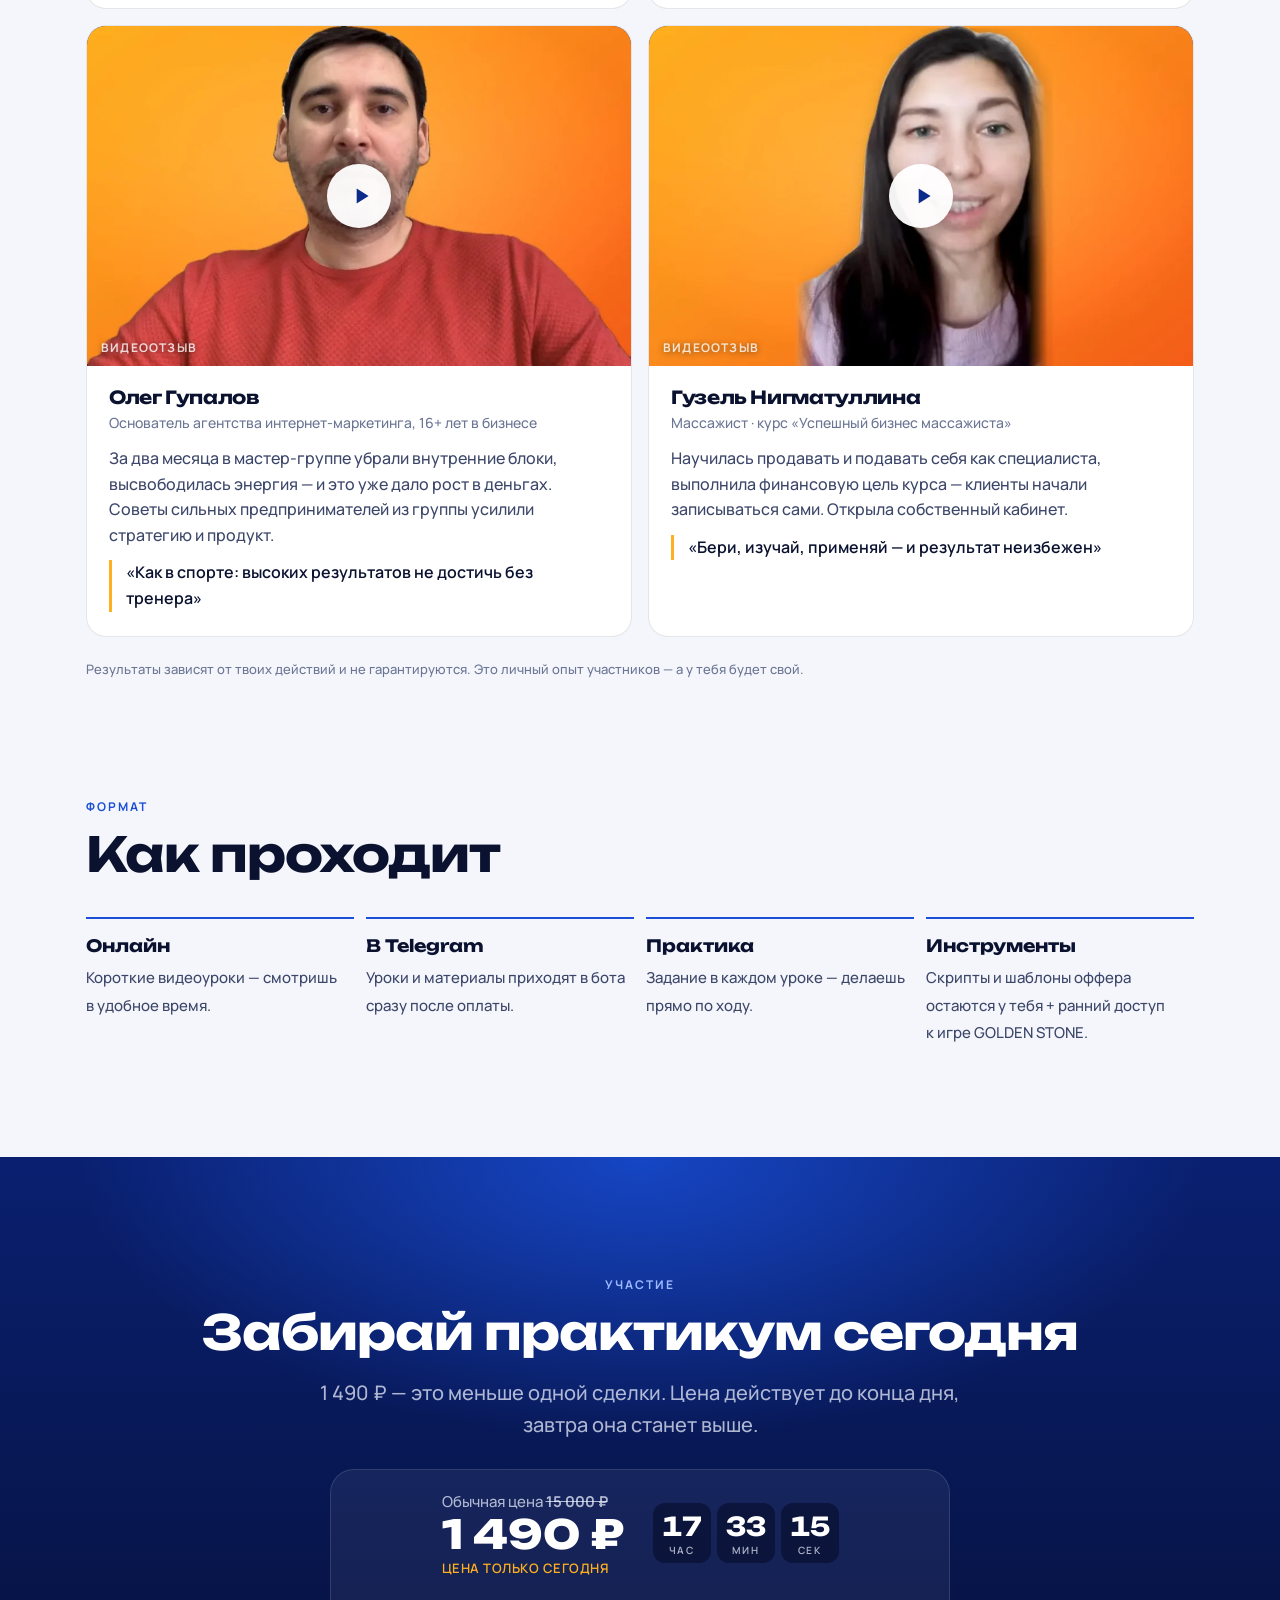
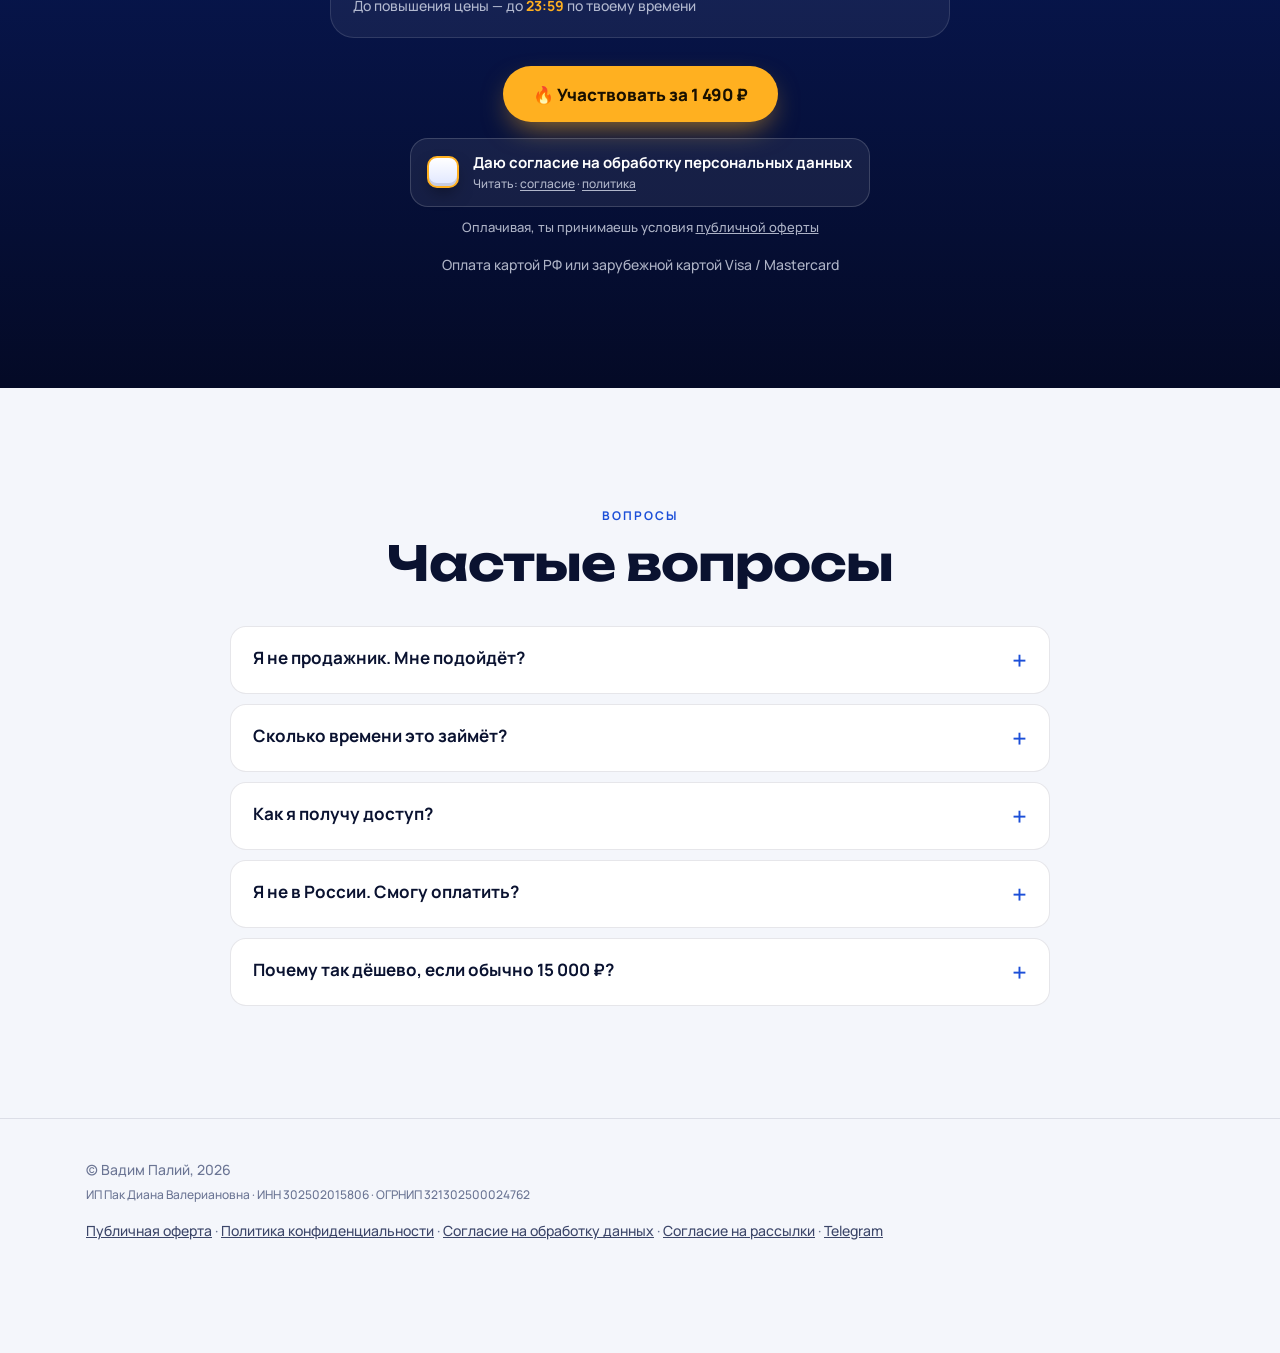
==== commit 088359b4: "Update index.html" ====
--- a/index.html
+++ b/index.html
@@ -114,6 +114,8 @@
 .mod.final{background:linear-gradient(150deg,var(--hero-a),var(--hero-b));border:0;color:var(--on-hero)}
 .mod.final p{color:var(--on-hero-2)}
 .mod.final .num{-webkit-text-stroke:0;color:var(--accent)}
+.mod.bonus{background:rgba(255,176,32,.12);border:1.5px solid rgba(255,176,32,.6)}
+.mod.bonus .num{-webkit-text-stroke:0;color:inherit}
 
 /* who */
 .who{display:grid;grid-template-columns:repeat(4,1fr);gap:12px;margin-top:36px}
@@ -318,7 +320,7 @@
       <li>Соберёшь оффер, от&nbsp;которого сложно отказаться</li>
       <li>Найдёшь 20–30 тёплых контактов, которым нужен твой продукт прямо сейчас</li>
       <li>Получишь скрипты касаний и&nbsp;ответы на&nbsp;«дорого», «посоветуюсь», «нет времени»</li>
-      <li>Получишь AI-продавца, который помогает писать клиентам</li>
+      <li>🎁 Ранний доступ к&nbsp;игре GOLDEN STONE — AI будет учить тебя переговорам и&nbsp;речевому влиянию</li>
     </ul>
   </div>
 </section>
@@ -326,15 +328,15 @@
 <section id="program" style="padding-top:0">
   <div class="wrap">
     <span class="eyebrow">Программа</span>
-    <h2>6 блоков и&nbsp;финал</h2>
+    <h2>5 блоков, финал и&nbsp;бонус</h2>
     <div class="prog">
       <div class="mod"><div class="num">01</div><div><h3>Дело не в&nbsp;рынке и&nbsp;не&nbsp;в&nbsp;карме</h3><p>Снимаем страх «навязаться» и&nbsp;убеждения, которые мешают продавать. После этого блока писать клиентам становится легко.</p></div></div>
       <div class="mod"><div class="num">02</div><div><h3>Реальные причины зависания сделок</h3><p>Почему клиенты говорят «я подумаю» и&nbsp;пропадают — и&nbsp;что с&nbsp;этим делать уже сегодня.</p></div></div>
       <div class="mod"><div class="num">03</div><div><h3>Предложение, от&nbsp;которого невозможно отказаться</h3><p>Собираешь свой оффер по&nbsp;шаблону: ценность, срочность, понятный следующий шаг.</p></div></div>
       <div class="mod"><div class="num">04</div><div><h3>Поиск контактов</h3><p>Где лежат твои тёплые клиенты: разбираем переписки, базу и&nbsp;окружение. Собираешь список из&nbsp;20–30 тёплых контактов.</p></div></div>
       <div class="mod"><div class="num">05</div><div><h3>Отрабатываем возражения</h3><p>Готовые ответы на&nbsp;«дорого», «посоветуюсь», «нет времени» и&nbsp;«потом». Без давления и&nbsp;уговоров.</p></div></div>
-      <div class="mod"><div class="num">06</div><div><h3>AI-продавец</h3><p>Настраиваешь нейросеть, которая помогает писать клиентам, готовить касания и&nbsp;отвечать на&nbsp;возражения в&nbsp;твоём стиле.</p></div></div>
       <div class="mod final"><div class="num">★</div><div><h3>Финал: первые деньги</h3><p>Отправляешь касания по&nbsp;своему списку и&nbsp;получаешь продажи. Главное — навык продавать без стеснения, он останется с&nbsp;тобой.</p></div></div>
+      <div class="mod bonus"><div class="num">🎁</div><div><h3>Бонус: ранний доступ к&nbsp;GOLDEN STONE</h3><p>Игра-тренажёр по&nbsp;переговорам и&nbsp;речевому влиянию. AI играет за&nbsp;твоих оппонентов, ты пробуешь приёмы в&nbsp;безопасной обстановке и&nbsp;видишь, что сработало. Для участников практикума — раньше всех.</p></div></div>
     </div>
   </div>
 </section>
@@ -431,7 +433,7 @@
       <div><b>Онлайн</b><span>Короткие видеоуроки — смотришь в&nbsp;удобное время.</span></div>
       <div><b>В Telegram</b><span>Уроки и&nbsp;материалы приходят в&nbsp;бота сразу после оплаты.</span></div>
       <div><b>Практика</b><span>Задание в&nbsp;каждом уроке — делаешь прямо по&nbsp;ходу.</span></div>
-      <div><b>Инструменты</b><span>Скрипты, шаблоны оффера и&nbsp;AI-продавец остаются у&nbsp;тебя.</span></div>
+      <div><b>Инструменты</b><span>Скрипты и&nbsp;шаблоны оффера остаются у&nbsp;тебя + ранний доступ к&nbsp;игре GOLDEN STONE.</span></div>
     </div>
   </div>
 </section>
@@ -490,8 +492,8 @@
 <script>
 (function(){
   /* Ссылка на оплату Prodamus — заменить, когда будет готова */
-  var PAY_URL = "https://t.me/vadim_palii_bot";
-  document.querySelectorAll('.js-pay').forEach(function(a){ a.href = PAY_URL; a.target = "_blank"; a.rel = "noopener"; });
+  var PAY_URL = "https://dengi.vadimpalii.pro/pay" + location.search;
+  document.querySelectorAll('.js-pay').forEach(function(a){ a.href = PAY_URL; a.removeAttribute("target"); a.removeAttribute("rel"); });
 
   var pad = function(n){ return (n<10?'0':'') + n; };
   function tick(){
@@ -538,7 +540,7 @@
     e.preventDefault();
     if(!ok){var c=sheet.querySelector('.consent');c.classList.remove('nudge');void c.offsetWidth;c.classList.add('nudge');return;}
     var u=pay||document.querySelector('a.js-pay').href;close();
-    var w=window.open(u,'_blank');if(!w)location.href=u;
+    location.href=u;
   });
   sheet.addEventListener('click',function(e){if(e.target===sheet||e.target.classList.contains('x'))close();});
   document.addEventListener('keydown',function(e){if(e.key==='Escape')close();});
